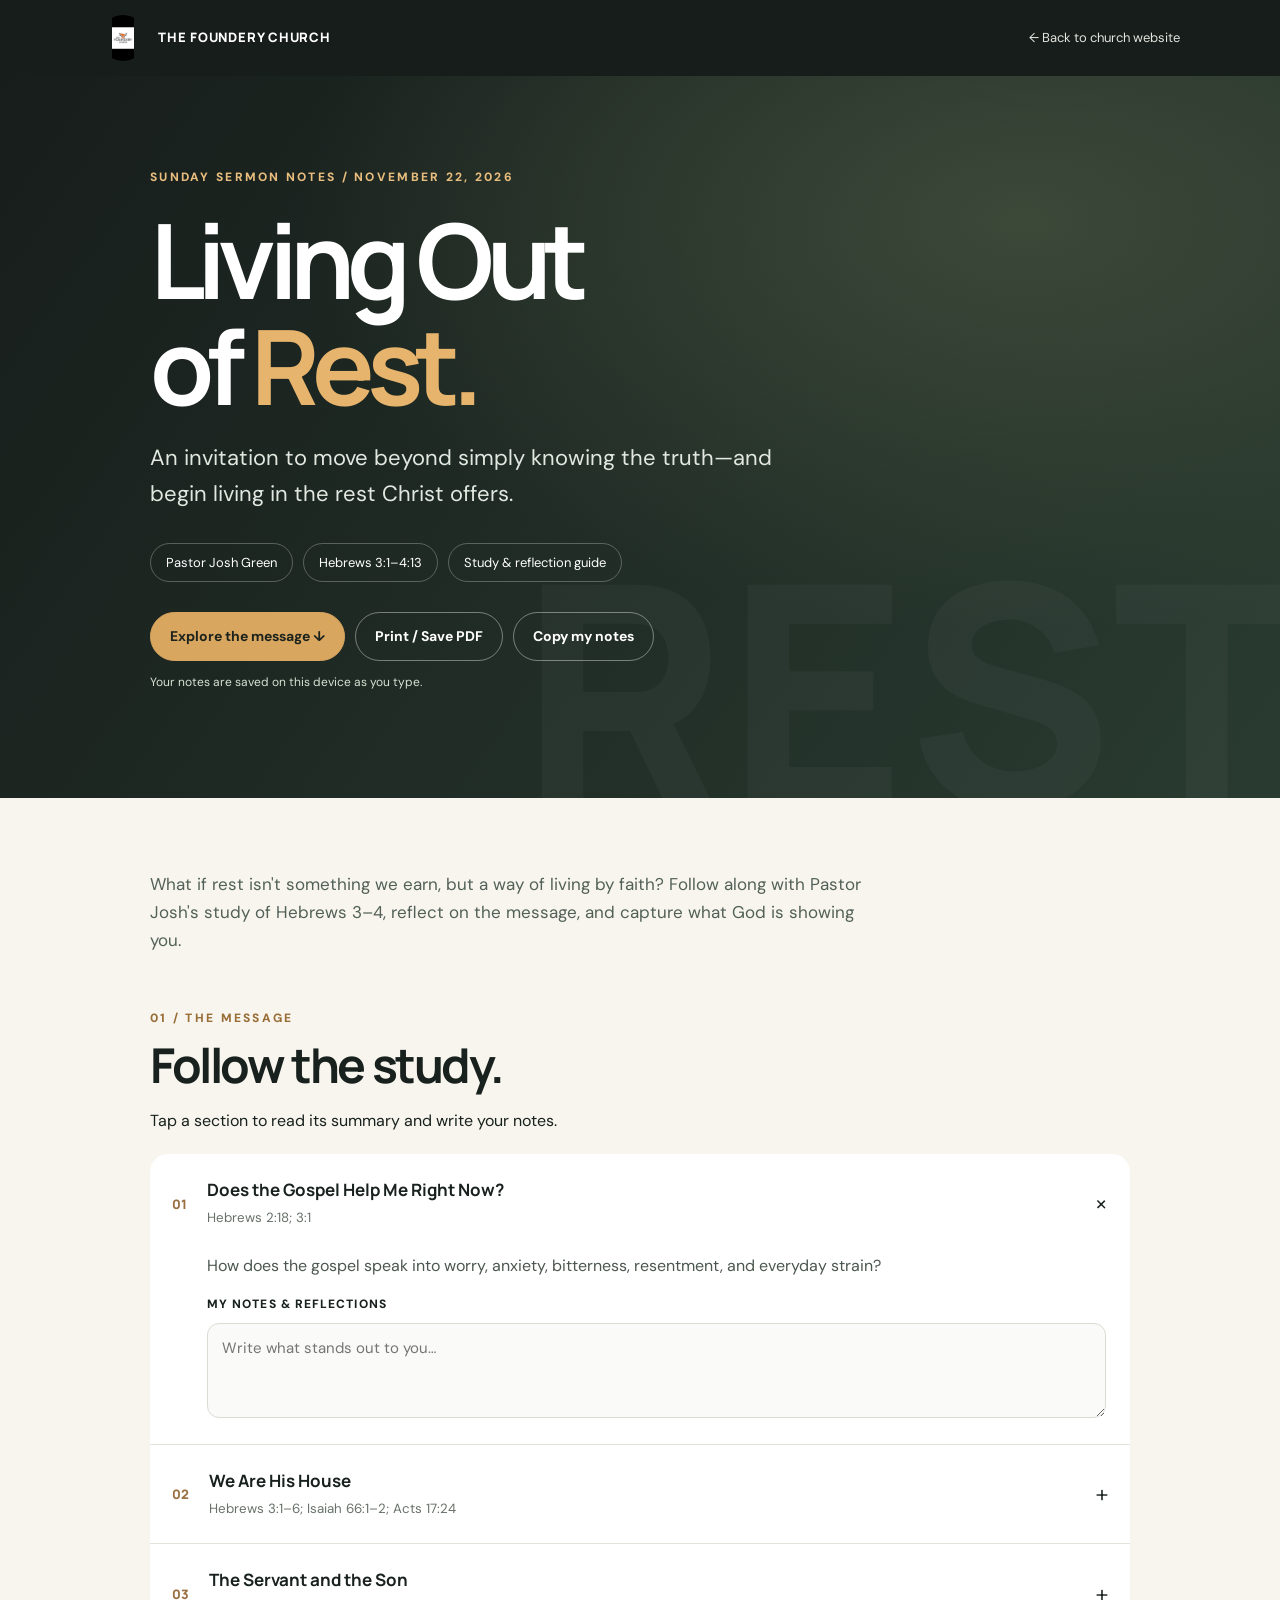
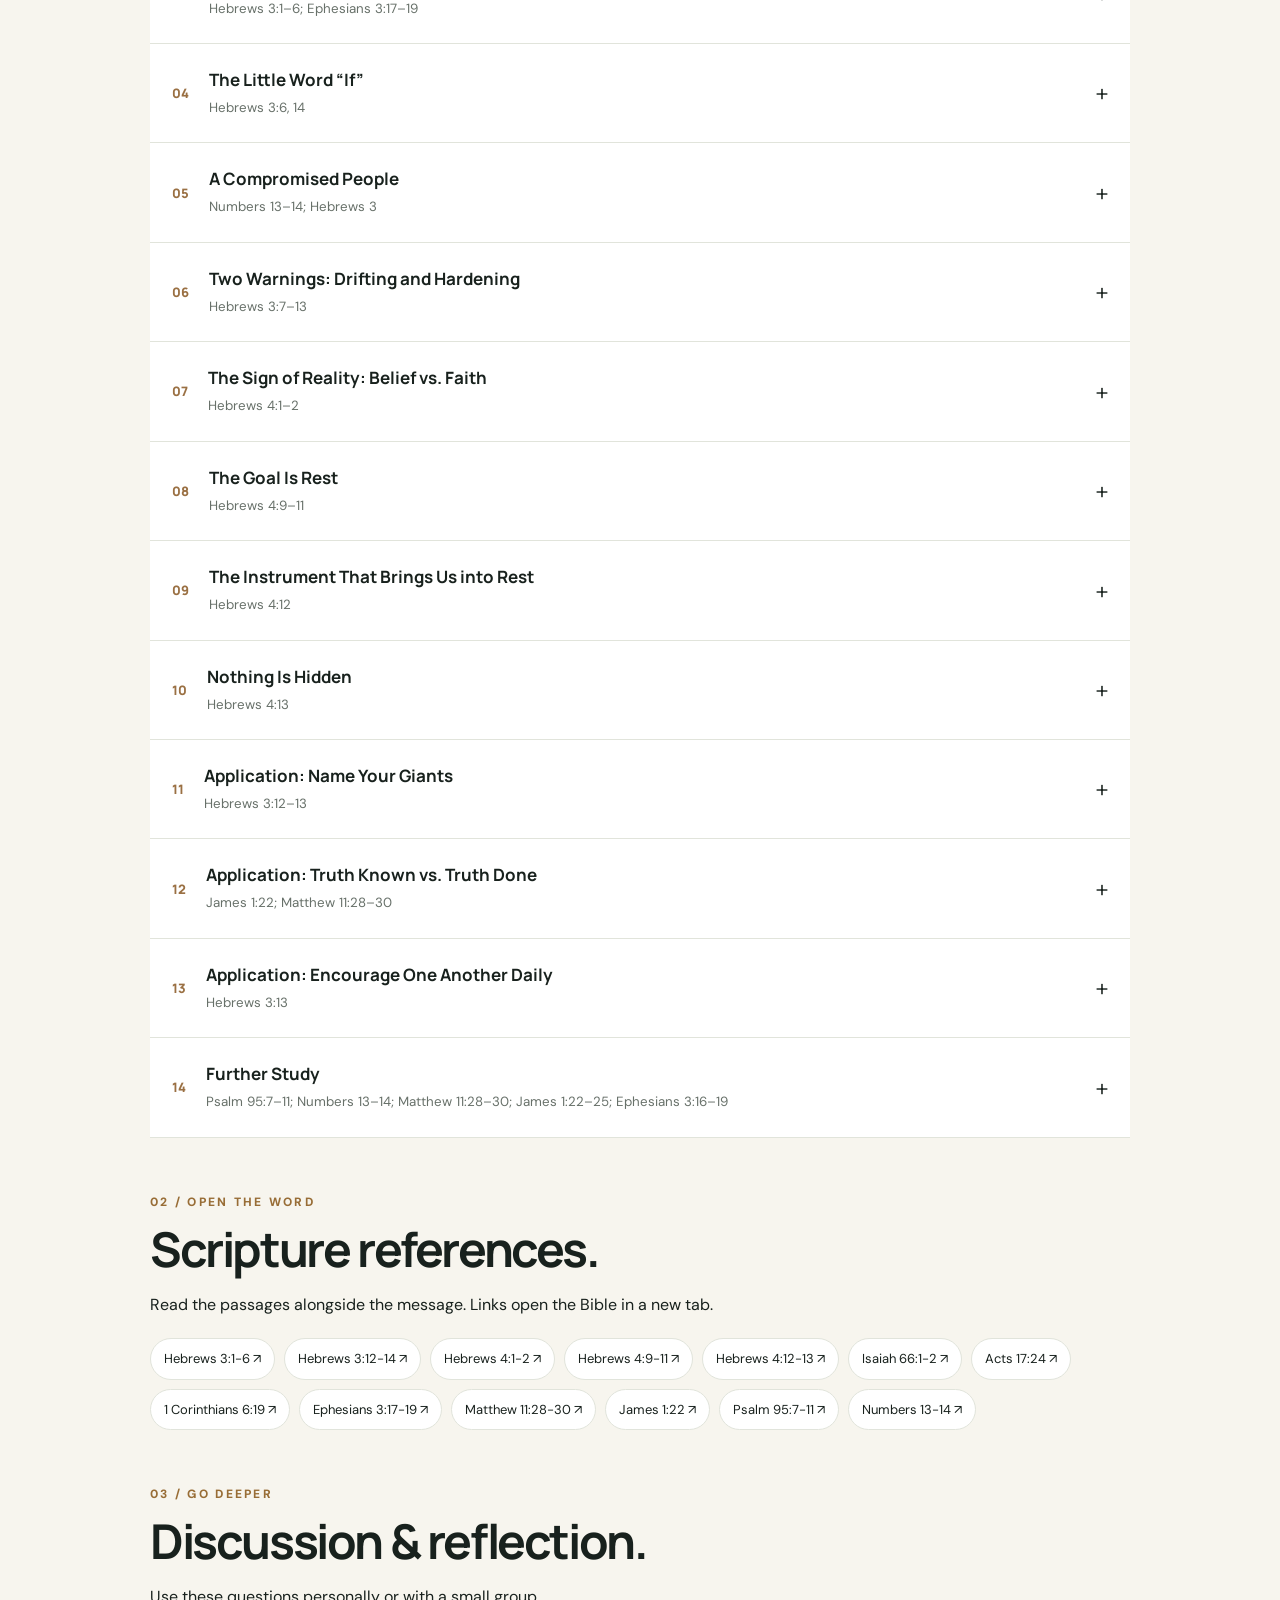
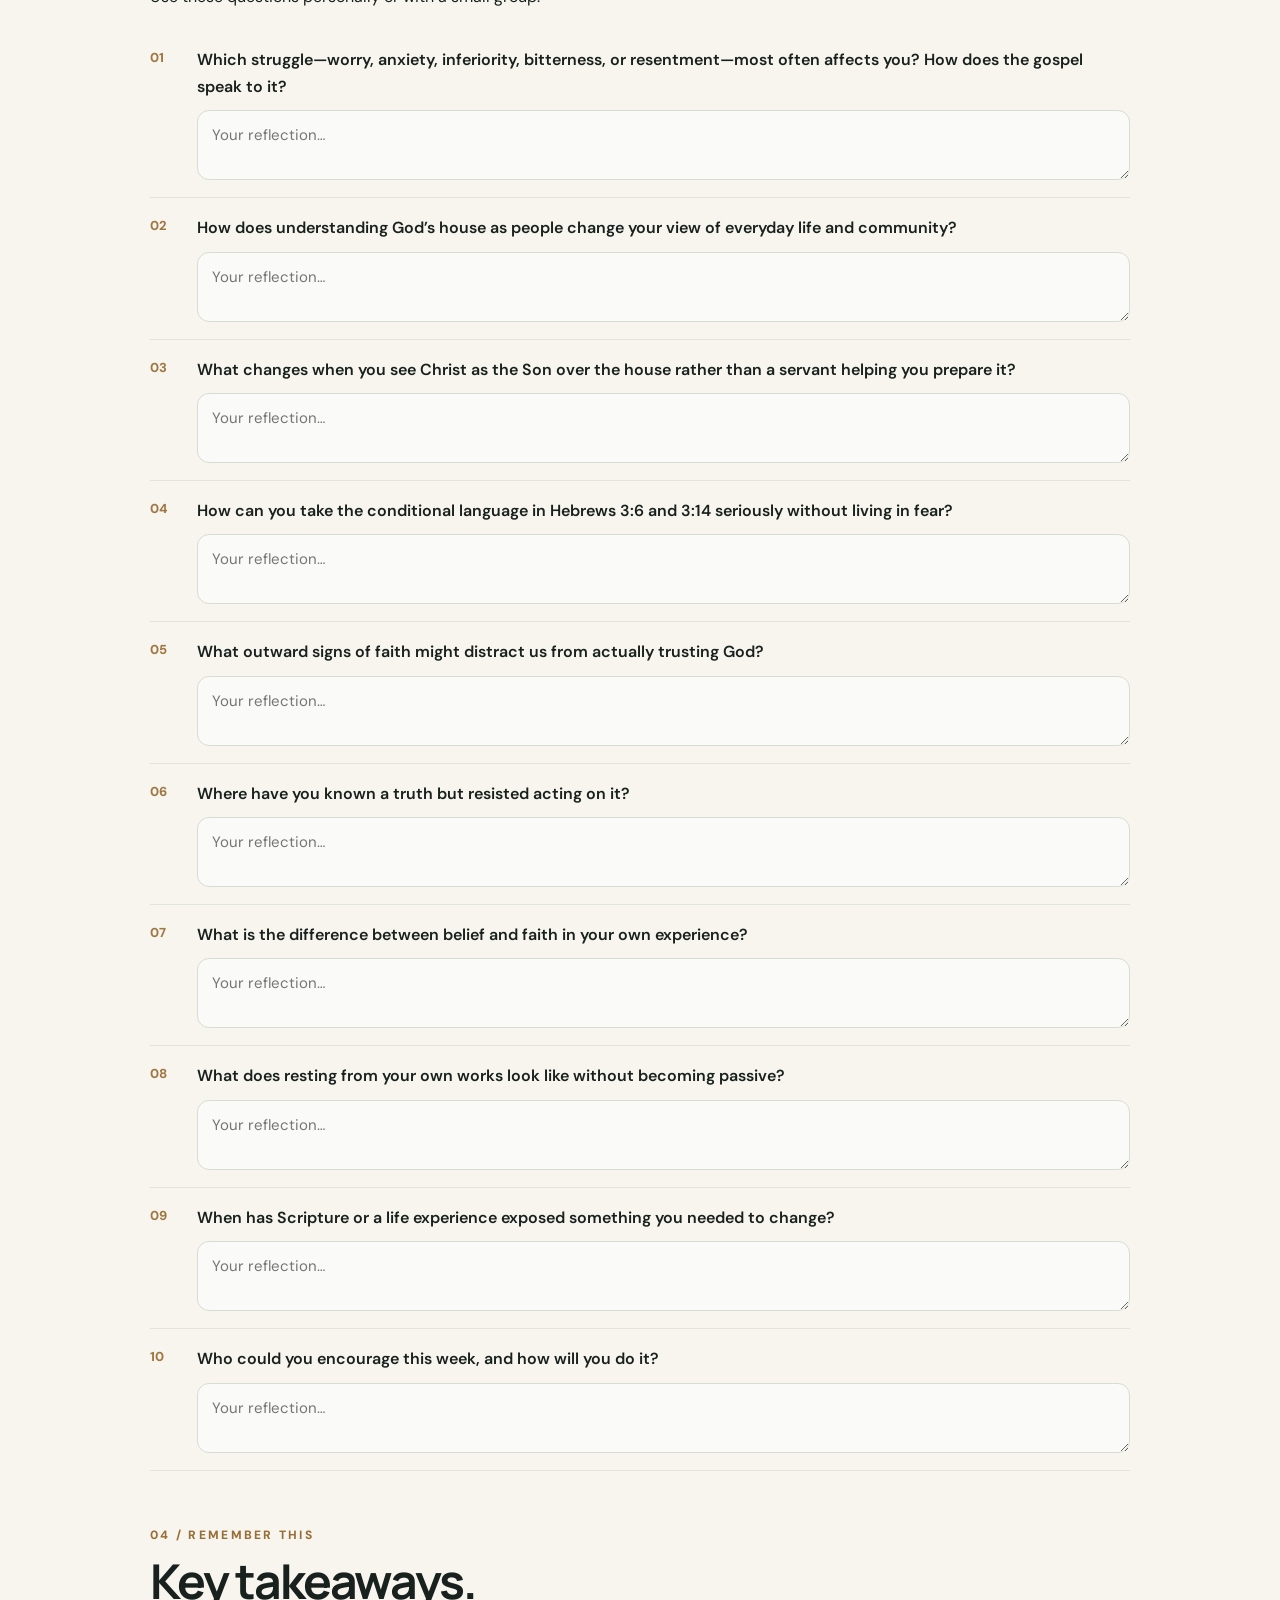
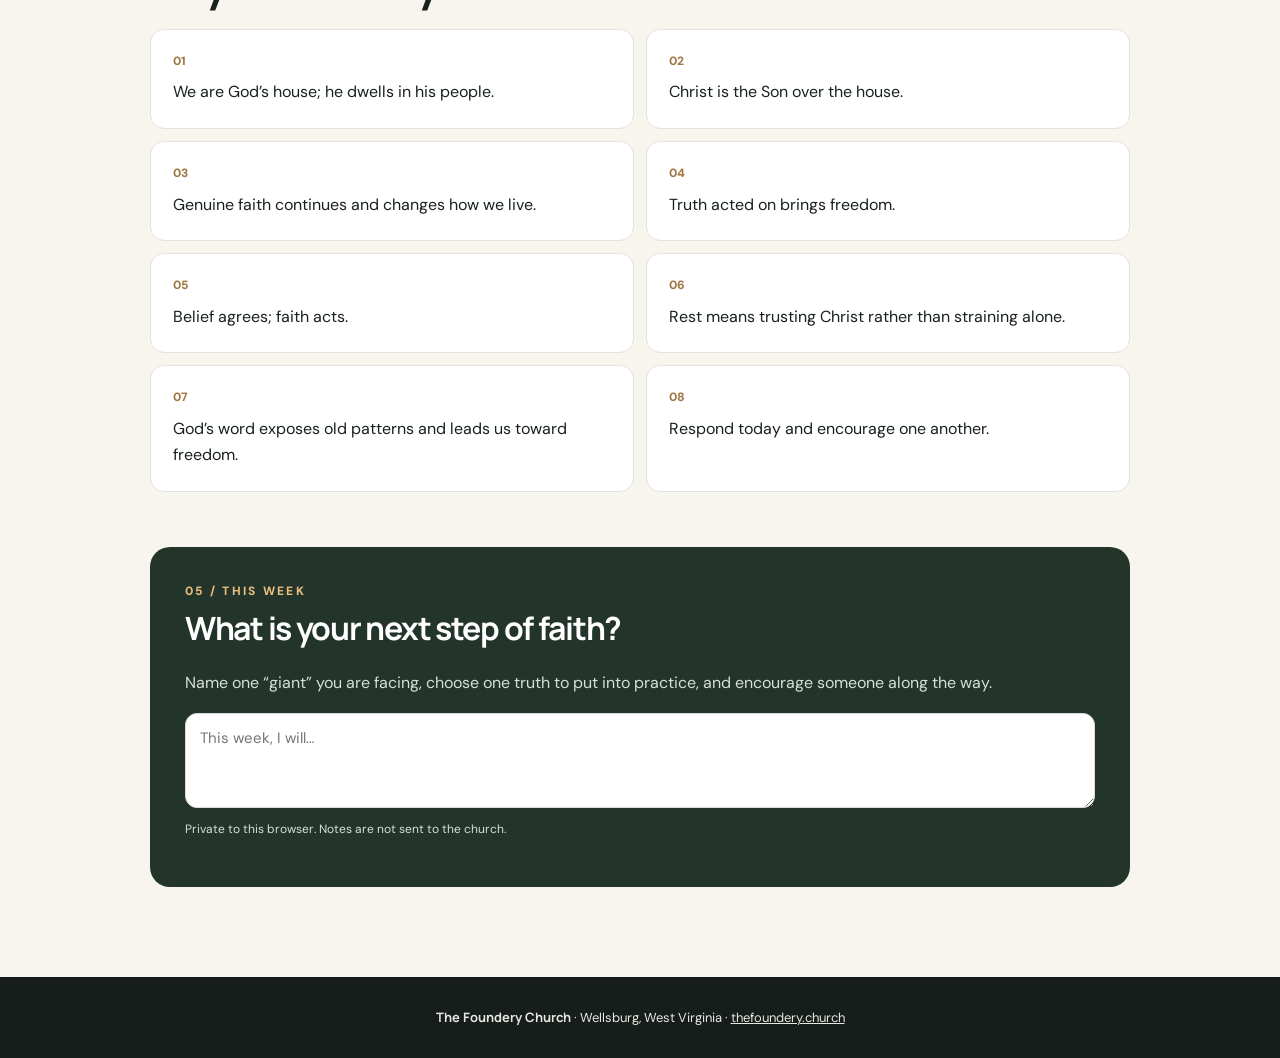
==== sermons/living-out-of-rest/index.html @ 0bccc16f "Add Living Out of Rest sermon notes page for Pastor Josh Green, Nov 22 2026" ====
<!doctype html>
<html lang="en"><head><meta charset="utf-8"><meta name="viewport" content="width=device-width,initial-scale=1"><meta name="theme-color" content="#171d1b"><meta name="description" content="Living Out of Rest — November 22, 2026 sermon notes and study guide with Pastor Josh Green at The Foundery Church."><title>Living Out of Rest | Sermon Notes | The Foundery Church</title><link rel="preconnect" href="https://fonts.googleapis.com"><link rel="preconnect" href="https://fonts.gstatic.com" crossorigin><link href="https://fonts.googleapis.com/css2?family=DM+Sans:wght@400;500;600;700&family=Manrope:wght@400;500;600;700;800&display=swap" rel="stylesheet">
<style>:root{--ink:#18211d;--cream:#f7f5ee;--gold:#d9a65f;--muted:#68716a;--line:#e1e4db}*{box-sizing:border-box}html{scroll-behavior:smooth}body{margin:0;background:var(--cream);color:var(--ink);font-family:'DM Sans',sans-serif;line-height:1.65}h1,h2,h3,strong{font-family:Manrope,sans-serif}a{color:inherit}button{font:inherit;cursor:pointer}header{background:#171d1b;color:white;padding:15px max(22px,calc((100vw - 1080px)/2));display:flex;align-items:center;justify-content:space-between;gap:20px}.brand{display:flex;align-items:center;gap:12px;text-decoration:none;font-family:Manrope;font-weight:800;letter-spacing:.06em;font-size:13px}.brand img{height:46px;width:46px;object-fit:contain;border-radius:50%}.back{font-size:13px;color:#e3e5df;text-decoration:none}.hero{position:relative;overflow:hidden;background:radial-gradient(ellipse at 80% 20%,#3c4838 0%,transparent 50%),linear-gradient(125deg,#171d1b,#293b30);color:white;padding:92px 24px 105px}.hero:after{content:'REST';position:absolute;right:-20px;bottom:-100px;font:900 clamp(140px,24vw,380px) Manrope;color:#ffffff08;pointer-events:none}.wrap{max-width:980px;margin:auto;position:relative;z-index:1}.eyebrow{color:#e8bd7d;font-size:12px;letter-spacing:.19em;font-weight:800;text-transform:uppercase}.hero h1{font-size:clamp(48px,9vw,104px);line-height:1.02;letter-spacing:-.075em;max-width:850px;margin:18px 0}.hero h1 em{font-style:normal;color:#e6b46c}.lead{max-width:630px;font-size:clamp(17px,2.4vw,22px);color:#e2e8e0}.meta{display:flex;flex-wrap:wrap;gap:10px;margin:30px 0}.meta span{border:1px solid #ffffff44;border-radius:30px;padding:8px 15px;font-size:13px}.actions{display:flex;gap:10px;flex-wrap:wrap}.btn{border:1px solid #d4d8d0;background:transparent;border-radius:100px;padding:12px 19px;font-weight:700;text-decoration:none;font-size:14px;color:inherit}.btn.primary{background:var(--gold);border-color:var(--gold);color:#1c231d}.hero .btn:not(.primary){border-color:#ffffff66}.content{padding:55px 24px 90px}.intro{max-width:720px;color:#526057;font-size:17px}.section-heading{margin:55px 0 20px}.section-heading .eyebrow{color:#986d36}.section-heading h2{font-size:clamp(30px,5vw,48px);letter-spacing:-.05em;line-height:1.15;margin:8px 0}.study{border-bottom:1px solid var(--line);background:#fff}.study:first-of-type{border-radius:18px 18px 0 0}.study summary{list-style:none;display:flex;align-items:center;gap:20px;padding:22px;cursor:pointer}.study summary::-webkit-details-marker{display:none}.num{font:800 13px Manrope;color:#9a7043}.sum{flex:1}.sum strong{display:block;font-size:17px}.sum small{color:var(--muted)}.plus{font-size:24px;font-weight:300}.study[open] .plus{transform:rotate(45deg)}.study-body{padding:0 24px 26px 57px}.study-body p{margin-top:0;color:#4b574f}.study-body label{display:block;font-size:12px;font-weight:800;text-transform:uppercase;letter-spacing:.09em;margin-bottom:8px}textarea{display:block;width:100%;min-height:95px;resize:vertical;border:1px solid #d7ddd3;border-radius:12px;padding:14px;font:15px 'DM Sans',sans-serif;background:#fafbf8;color:var(--ink)}textarea:focus{outline:2px solid #ba915b;outline-offset:2px}.question{display:grid;grid-template-columns:35px 1fr;gap:12px;border-bottom:1px solid var(--line);padding:17px 0}.question>span{color:#a07742;font-weight:800;font-size:13px}.question p{margin:0 0 10px;font-weight:600}.question textarea{min-height:70px}.takeaways{display:grid;grid-template-columns:repeat(2,minmax(0,1fr));gap:12px}.takeaway{background:white;padding:22px;border:1px solid var(--line);border-radius:14px}.takeaway span{display:block;color:#a07742;font-weight:800;font-size:12px;margin-bottom:8px}.scriptures{display:flex;flex-wrap:wrap;gap:9px}.scriptures a{background:white;border:1px solid var(--line);padding:9px 13px;border-radius:40px;text-decoration:none;font-size:13px}.callout{background:#23352b;color:white;padding:35px;border-radius:20px;margin-top:55px}.callout h2{font-size:32px;margin:0 0 8px;letter-spacing:-.04em}.callout p{color:#d6e0d6}.callout textarea{background:white}footer{background:#171d1b;color:#e4e8e1;padding:30px 24px;text-align:center;font-size:13px}.save-status{font-size:12px;color:#d6e2d3;margin-top:12px}@media(max-width:620px){header{padding:12px 18px}.back{font-size:11px}.hero{padding:65px 20px 85px}.content{padding:30px 16px 65px}.study summary{padding:18px 14px;gap:12px}.study-body{padding:0 15px 22px}.takeaways{grid-template-columns:1fr}.hero h1{letter-spacing:-.06em}.callout{padding:24px}}@media print{header,.actions,footer,.save-status{display:none!important}.hero{padding:24px;color:black;background:white}.hero h1 em{color:black}.hero .eyebrow,.hero .lead{color:black}.content{padding:10px}.study{break-inside:avoid}.study-body{display:block!important}.study summary{padding:10px}.section-heading{margin-top:25px}.question{break-inside:avoid}.takeaways{grid-template-columns:repeat(2,1fr)}textarea{border:1px solid #ccc;min-height:70px}.callout{background:white;color:black;border:1px solid #aaa}.callout p{color:black}}</style></head>
<body><header><a class="brand" href="../../index.html"><img src="../../assets/foundery-logo-source.jpg" alt="The Foundery Church logo"><span>THE FOUNDERY CHURCH</span></a><a class="back" href="../../index.html">← Back to church website</a></header><main><section class="hero"><div class="wrap"><div class="eyebrow">Sunday sermon notes / November 22, 2026</div><h1>Living Out<br>of <em>Rest.</em></h1><p class="lead">An invitation to move beyond simply knowing the truth—and begin living in the rest Christ offers.</p><div class="meta"><span>Pastor Josh Green</span><span>Hebrews 3:1–4:13</span><span>Study &amp; reflection guide</span></div><div class="actions"><a href="#study" class="btn primary">Explore the message ↓</a><button class="btn" id="print" type="button">Print / Save PDF</button><button class="btn" id="copy" type="button">Copy my notes</button></div><div id="status" class="save-status" role="status" aria-live="polite">Your notes are saved on this device as you type.</div></div></section><div class="content"><div class="wrap"><p class="intro">What if rest isn't something we earn, but a way of living by faith? Follow along with Pastor Josh's study of Hebrews 3–4, reflect on the message, and capture what God is showing you.</p><section id="study"><div class="section-heading"><div class="eyebrow">01 / The message</div><h2>Follow the study.</h2><p>Tap a section to read its summary and write your notes.</p></div><details class="study" open><summary><span class="num">01</span><span class="sum"><strong>Does the Gospel Help Me Right Now?</strong><small>Hebrews 2:18; 3:1</small></span><span class="plus" aria-hidden="true">+</span></summary><div class="study-body"><p>How does the gospel speak into worry, anxiety, bitterness, resentment, and everyday strain?</p><label for="note-0">My notes &amp; reflections</label><textarea id="note-0" data-note placeholder="Write what stands out to you…"></textarea></div></details>
<details class="study" ><summary><span class="num">02</span><span class="sum"><strong>We Are His House</strong><small>Hebrews 3:1–6; Isaiah 66:1–2; Acts 17:24</small></span><span class="plus" aria-hidden="true">+</span></summary><div class="study-body"><p>God’s house is his people, not a building. He intends to dwell within us.</p><label for="note-1">My notes &amp; reflections</label><textarea id="note-1" data-note placeholder="Write what stands out to you…"></textarea></div></details>
<details class="study" ><summary><span class="num">03</span><span class="sum"><strong>The Servant and the Son</strong><small>Hebrews 3:1–6; Ephesians 3:17–19</small></span><span class="plus" aria-hidden="true">+</span></summary><div class="study-body"><p>Moses served faithfully in God’s house; Christ is the Son over the house.</p><label for="note-2">My notes &amp; reflections</label><textarea id="note-2" data-note placeholder="Write what stands out to you…"></textarea></div></details>
<details class="study" ><summary><span class="num">04</span><span class="sum"><strong>The Little Word “If”</strong><small>Hebrews 3:6, 14</small></span><span class="plus" aria-hidden="true">+</span></summary><div class="study-body"><p>Holding firmly points to a living, continuing faith—not merely outward identification.</p><label for="note-3">My notes &amp; reflections</label><textarea id="note-3" data-note placeholder="Write what stands out to you…"></textarea></div></details>
<details class="study" ><summary><span class="num">05</span><span class="sum"><strong>A Compromised People</strong><small>Numbers 13–14; Hebrews 3</small></span><span class="plus" aria-hidden="true">+</span></summary><div class="study-body"><p>Israel experienced deliverance yet refused to trust God when facing the giants.</p><label for="note-4">My notes &amp; reflections</label><textarea id="note-4" data-note placeholder="Write what stands out to you…"></textarea></div></details>
<details class="study" ><summary><span class="num">06</span><span class="sum"><strong>Two Warnings: Drifting and Hardening</strong><small>Hebrews 3:7–13</small></span><span class="plus" aria-hidden="true">+</span></summary><div class="study-body"><p>Hearing without responding can lead to drift and a hardened heart.</p><label for="note-5">My notes &amp; reflections</label><textarea id="note-5" data-note placeholder="Write what stands out to you…"></textarea></div></details>
<details class="study" ><summary><span class="num">07</span><span class="sum"><strong>The Sign of Reality: Belief vs. Faith</strong><small>Hebrews 4:1–2</small></span><span class="plus" aria-hidden="true">+</span></summary><div class="study-body"><p>Belief agrees with the message; faith responds and acts.</p><label for="note-6">My notes &amp; reflections</label><textarea id="note-6" data-note placeholder="Write what stands out to you…"></textarea></div></details>
<details class="study" ><summary><span class="num">08</span><span class="sum"><strong>The Goal Is Rest</strong><small>Hebrews 4:9–11</small></span><span class="plus" aria-hidden="true">+</span></summary><div class="study-body"><p>God calls us away from self-driven strain into trust in Christ.</p><label for="note-7">My notes &amp; reflections</label><textarea id="note-7" data-note placeholder="Write what stands out to you…"></textarea></div></details>
<details class="study" ><summary><span class="num">09</span><span class="sum"><strong>The Instrument That Brings Us into Rest</strong><small>Hebrews 4:12</small></span><span class="plus" aria-hidden="true">+</span></summary><div class="study-body"><p>God’s living word reveals old patterns and exposes what needs to change.</p><label for="note-8">My notes &amp; reflections</label><textarea id="note-8" data-note placeholder="Write what stands out to you…"></textarea></div></details>
<details class="study" ><summary><span class="num">10</span><span class="sum"><strong>Nothing Is Hidden</strong><small>Hebrews 4:13</small></span><span class="plus" aria-hidden="true">+</span></summary><div class="study-body"><p>We can bring our struggles honestly before the God who sees everything.</p><label for="note-9">My notes &amp; reflections</label><textarea id="note-9" data-note placeholder="Write what stands out to you…"></textarea></div></details>
<details class="study" ><summary><span class="num">11</span><span class="sum"><strong>Application: Name Your Giants</strong><small>Hebrews 3:12–13</small></span><span class="plus" aria-hidden="true">+</span></summary><div class="study-body"><p>Identify one fear, bitterness, envy, or insecurity and take one concrete step of faith.</p><label for="note-10">My notes &amp; reflections</label><textarea id="note-10" data-note placeholder="Write what stands out to you…"></textarea></div></details>
<details class="study" ><summary><span class="num">12</span><span class="sum"><strong>Application: Truth Known vs. Truth Done</strong><small>James 1:22; Matthew 11:28–30</small></span><span class="plus" aria-hidden="true">+</span></summary><div class="study-body"><p>Read a passage each morning and act on one specific truth before the day ends.</p><label for="note-11">My notes &amp; reflections</label><textarea id="note-11" data-note placeholder="Write what stands out to you…"></textarea></div></details>
<details class="study" ><summary><span class="num">13</span><span class="sum"><strong>Application: Encourage One Another Daily</strong><small>Hebrews 3:13</small></span><span class="plus" aria-hidden="true">+</span></summary><div class="study-body"><p>Check in with one or two people this week and pray for each other.</p><label for="note-12">My notes &amp; reflections</label><textarea id="note-12" data-note placeholder="Write what stands out to you…"></textarea></div></details>
<details class="study" ><summary><span class="num">14</span><span class="sum"><strong>Further Study</strong><small>Psalm 95:7–11; Numbers 13–14; Matthew 11:28–30; James 1:22–25; Ephesians 3:16–19</small></span><span class="plus" aria-hidden="true">+</span></summary><div class="study-body"><p>Compare these passages and reflect on the invitation to live in Christ’s rest.</p><label for="note-13">My notes &amp; reflections</label><textarea id="note-13" data-note placeholder="Write what stands out to you…"></textarea></div></details></section><section id="scripture"><div class="section-heading"><div class="eyebrow">02 / Open the Word</div><h2>Scripture references.</h2><p>Read the passages alongside the message. Links open the Bible in a new tab.</p></div><div class="scriptures"><a href="https://www.biblegateway.com/passage/?search=Hebrews%203%3A1-6&version=NIV" target="_blank" rel="noopener noreferrer">Hebrews 3:1-6 ↗</a><a href="https://www.biblegateway.com/passage/?search=Hebrews%203%3A12-14&version=NIV" target="_blank" rel="noopener noreferrer">Hebrews 3:12-14 ↗</a><a href="https://www.biblegateway.com/passage/?search=Hebrews%204%3A1-2&version=NIV" target="_blank" rel="noopener noreferrer">Hebrews 4:1-2 ↗</a><a href="https://www.biblegateway.com/passage/?search=Hebrews%204%3A9-11&version=NIV" target="_blank" rel="noopener noreferrer">Hebrews 4:9-11 ↗</a><a href="https://www.biblegateway.com/passage/?search=Hebrews%204%3A12-13&version=NIV" target="_blank" rel="noopener noreferrer">Hebrews 4:12-13 ↗</a><a href="https://www.biblegateway.com/passage/?search=Isaiah%2066%3A1-2&version=NIV" target="_blank" rel="noopener noreferrer">Isaiah 66:1-2 ↗</a><a href="https://www.biblegateway.com/passage/?search=Acts%2017%3A24&version=NIV" target="_blank" rel="noopener noreferrer">Acts 17:24 ↗</a><a href="https://www.biblegateway.com/passage/?search=1%20Corinthians%206%3A19&version=NIV" target="_blank" rel="noopener noreferrer">1 Corinthians 6:19 ↗</a><a href="https://www.biblegateway.com/passage/?search=Ephesians%203%3A17-19&version=NIV" target="_blank" rel="noopener noreferrer">Ephesians 3:17-19 ↗</a><a href="https://www.biblegateway.com/passage/?search=Matthew%2011%3A28-30&version=NIV" target="_blank" rel="noopener noreferrer">Matthew 11:28-30 ↗</a><a href="https://www.biblegateway.com/passage/?search=James%201%3A22&version=NIV" target="_blank" rel="noopener noreferrer">James 1:22 ↗</a><a href="https://www.biblegateway.com/passage/?search=Psalm%2095%3A7-11&version=NIV" target="_blank" rel="noopener noreferrer">Psalm 95:7-11 ↗</a><a href="https://www.biblegateway.com/passage/?search=Numbers%2013-14&version=NIV" target="_blank" rel="noopener noreferrer">Numbers 13-14 ↗</a></div></section><section><div class="section-heading"><div class="eyebrow">03 / Go deeper</div><h2>Discussion &amp; reflection.</h2><p>Use these questions personally or with a small group.</p></div><div class="question"><span>01</span><div><p>Which struggle—worry, anxiety, inferiority, bitterness, or resentment—most often affects you? How does the gospel speak to it?</p><textarea data-note id="question-0" aria-label="Response to discussion question 1" placeholder="Your reflection…"></textarea></div></div><div class="question"><span>02</span><div><p>How does understanding God’s house as people change your view of everyday life and community?</p><textarea data-note id="question-1" aria-label="Response to discussion question 2" placeholder="Your reflection…"></textarea></div></div><div class="question"><span>03</span><div><p>What changes when you see Christ as the Son over the house rather than a servant helping you prepare it?</p><textarea data-note id="question-2" aria-label="Response to discussion question 3" placeholder="Your reflection…"></textarea></div></div><div class="question"><span>04</span><div><p>How can you take the conditional language in Hebrews 3:6 and 3:14 seriously without living in fear?</p><textarea data-note id="question-3" aria-label="Response to discussion question 4" placeholder="Your reflection…"></textarea></div></div><div class="question"><span>05</span><div><p>What outward signs of faith might distract us from actually trusting God?</p><textarea data-note id="question-4" aria-label="Response to discussion question 5" placeholder="Your reflection…"></textarea></div></div><div class="question"><span>06</span><div><p>Where have you known a truth but resisted acting on it?</p><textarea data-note id="question-5" aria-label="Response to discussion question 6" placeholder="Your reflection…"></textarea></div></div><div class="question"><span>07</span><div><p>What is the difference between belief and faith in your own experience?</p><textarea data-note id="question-6" aria-label="Response to discussion question 7" placeholder="Your reflection…"></textarea></div></div><div class="question"><span>08</span><div><p>What does resting from your own works look like without becoming passive?</p><textarea data-note id="question-7" aria-label="Response to discussion question 8" placeholder="Your reflection…"></textarea></div></div><div class="question"><span>09</span><div><p>When has Scripture or a life experience exposed something you needed to change?</p><textarea data-note id="question-8" aria-label="Response to discussion question 9" placeholder="Your reflection…"></textarea></div></div><div class="question"><span>10</span><div><p>Who could you encourage this week, and how will you do it?</p><textarea data-note id="question-9" aria-label="Response to discussion question 10" placeholder="Your reflection…"></textarea></div></div></section><section><div class="section-heading"><div class="eyebrow">04 / Remember this</div><h2>Key takeaways.</h2></div><div class="takeaways"><div class="takeaway"><span>01</span>We are God’s house; he dwells in his people.</div><div class="takeaway"><span>02</span>Christ is the Son over the house.</div><div class="takeaway"><span>03</span>Genuine faith continues and changes how we live.</div><div class="takeaway"><span>04</span>Truth acted on brings freedom.</div><div class="takeaway"><span>05</span>Belief agrees; faith acts.</div><div class="takeaway"><span>06</span>Rest means trusting Christ rather than straining alone.</div><div class="takeaway"><span>07</span>God’s word exposes old patterns and leads us toward freedom.</div><div class="takeaway"><span>08</span>Respond today and encourage one another.</div></div></section><section class="callout"><div class="eyebrow">05 / This week</div><h2>What is your next step of faith?</h2><p>Name one “giant” you are facing, choose one truth to put into practice, and encourage someone along the way.</p><textarea data-note id="next-step" aria-label="My next step of faith" placeholder="This week, I will…"></textarea><p class="save-status">Private to this browser. Notes are not sent to the church.</p></section></div></div></main><footer><strong>The Foundery Church</strong> · Wellsburg, West Virginia · <a href="https://thefoundery.church">thefoundery.church</a></footer><script>(()=>{const prefix='foundery-rest-20261122:';const fields=[...document.querySelectorAll('textarea[data-note]')];fields.forEach(el=>{try{el.value=localStorage.getItem(prefix+el.id)||''}catch(e){}el.addEventListener('input',()=>{try{localStorage.setItem(prefix+el.id,el.value)}catch(e){document.getElementById('status').textContent='Local saving is unavailable in this browser. Use Copy my notes to keep a copy.'}})});document.getElementById('print').addEventListener('click',()=>{document.querySelectorAll('details.study').forEach(d=>d.open=true);window.print()});document.getElementById('copy').addEventListener('click',async()=>{const notes=fields.filter(el=>el.value.trim()).map(el=>{const d=el.closest('details');const q=el.closest('.question');return (d?d.querySelector('strong').textContent:q?q.querySelector('p').textContent:'My next step')+'\n'+el.value.trim()}).join('\n\n');if(!notes){document.getElementById('status').textContent='Write a note first, then copy it.';return}try{await navigator.clipboard.writeText('Living Out of Rest — November 22, 2026\nPastor Josh Green\n\n'+notes);document.getElementById('status').textContent='Your notes were copied.'}catch(e){document.getElementById('status').textContent='Copy unavailable. Select your notes and copy them manually.'}})})();</script></body></html>
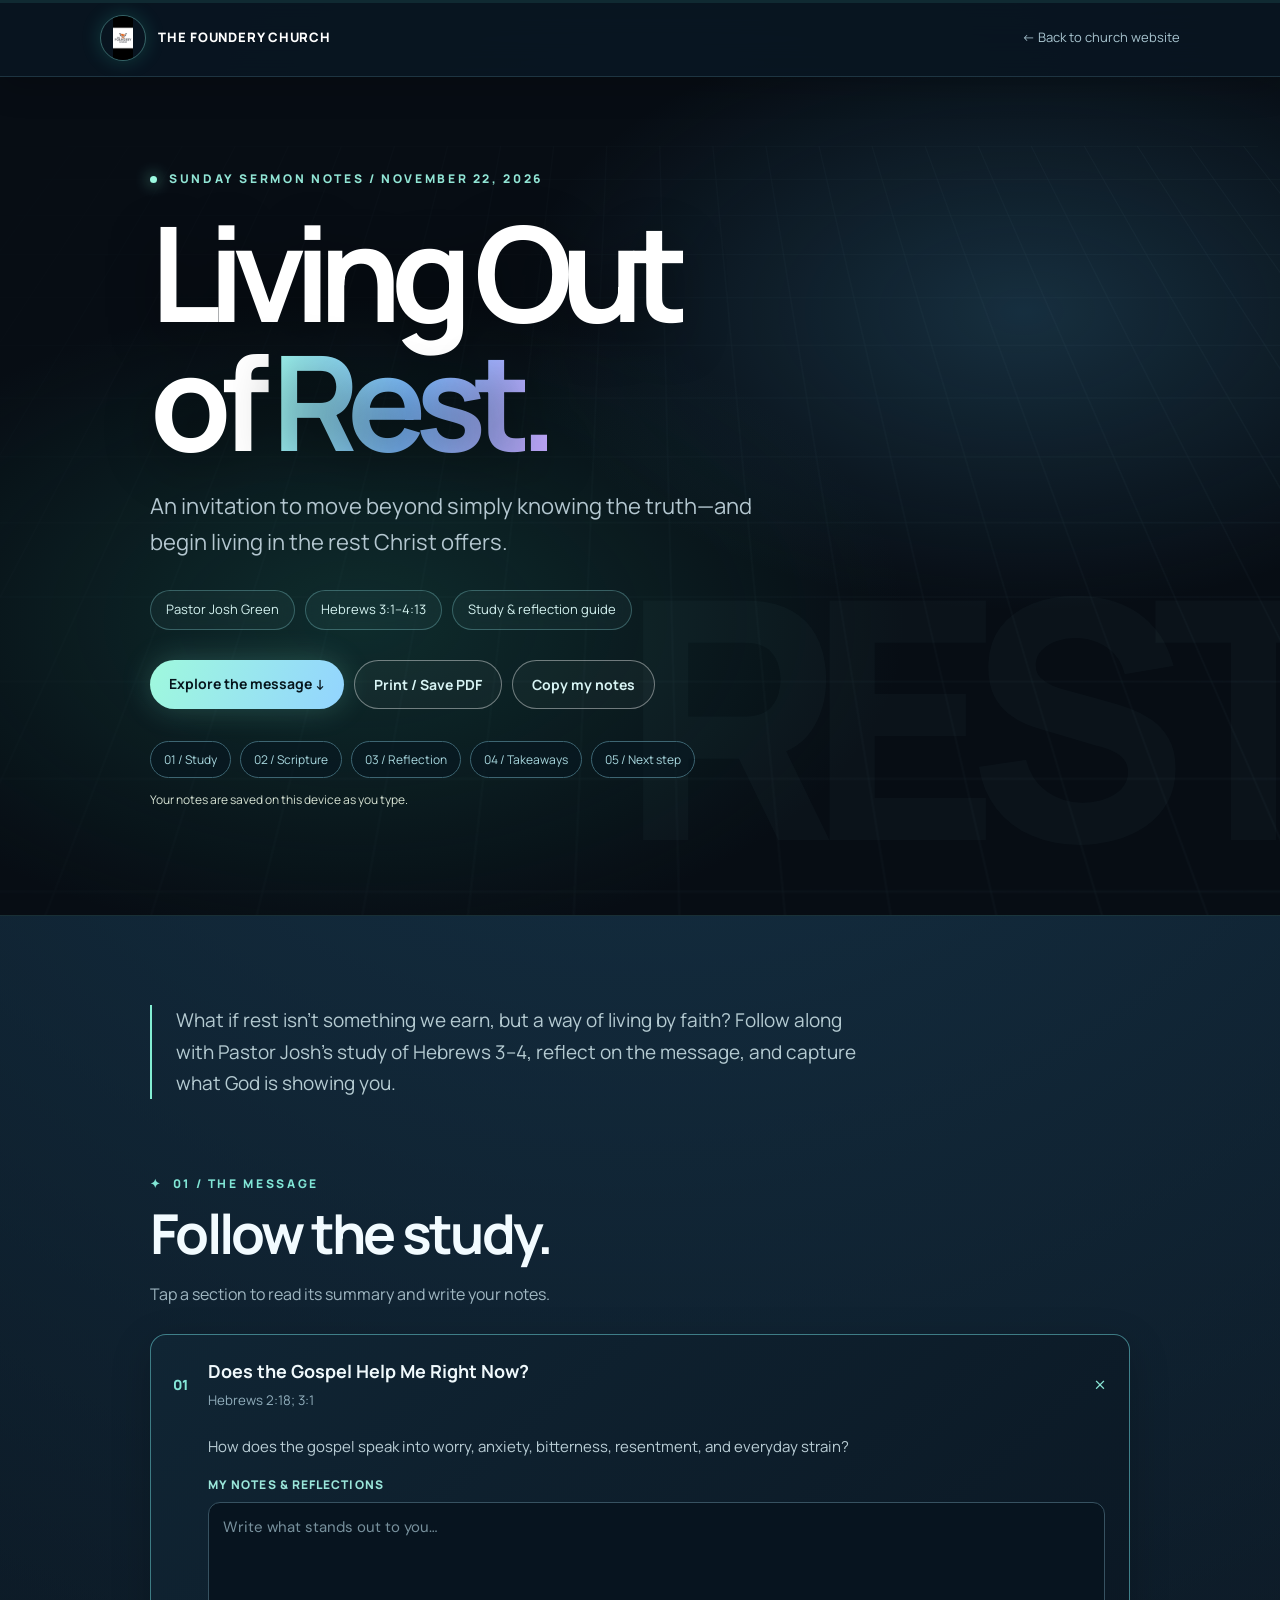
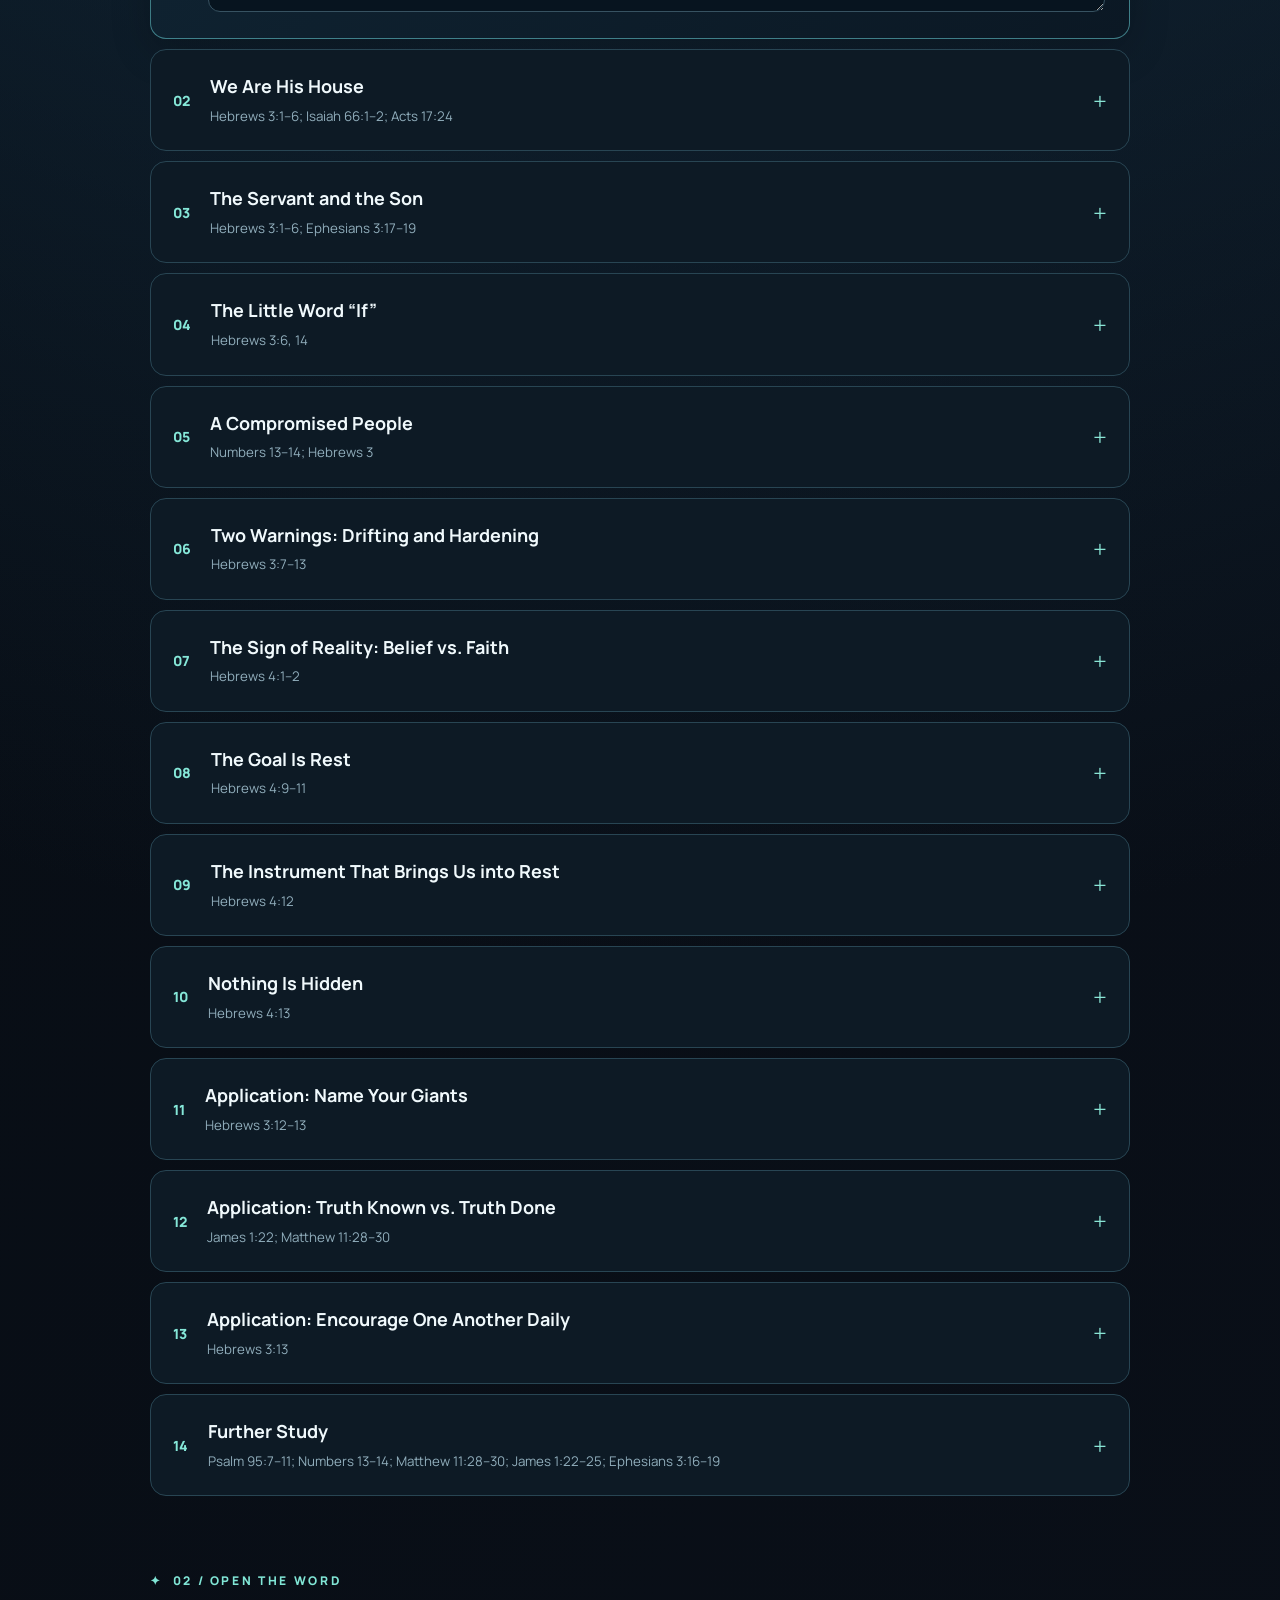
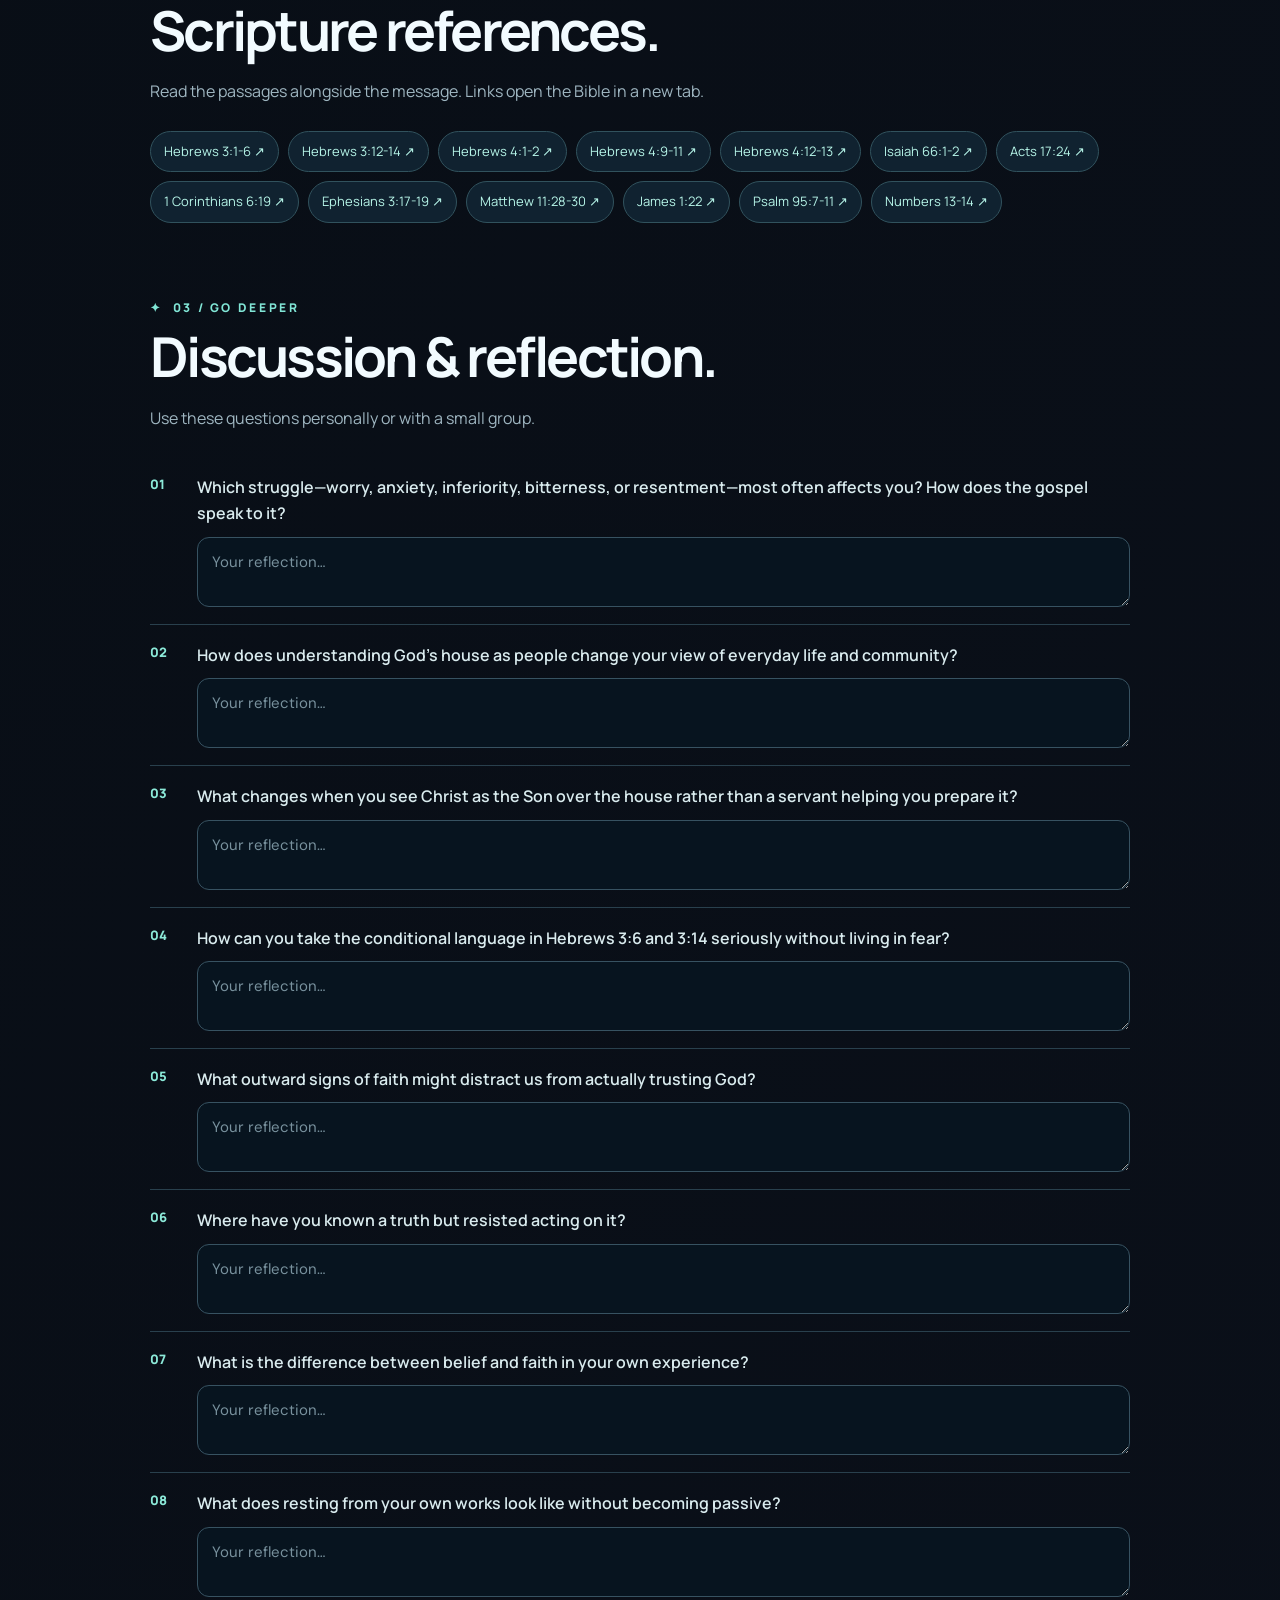
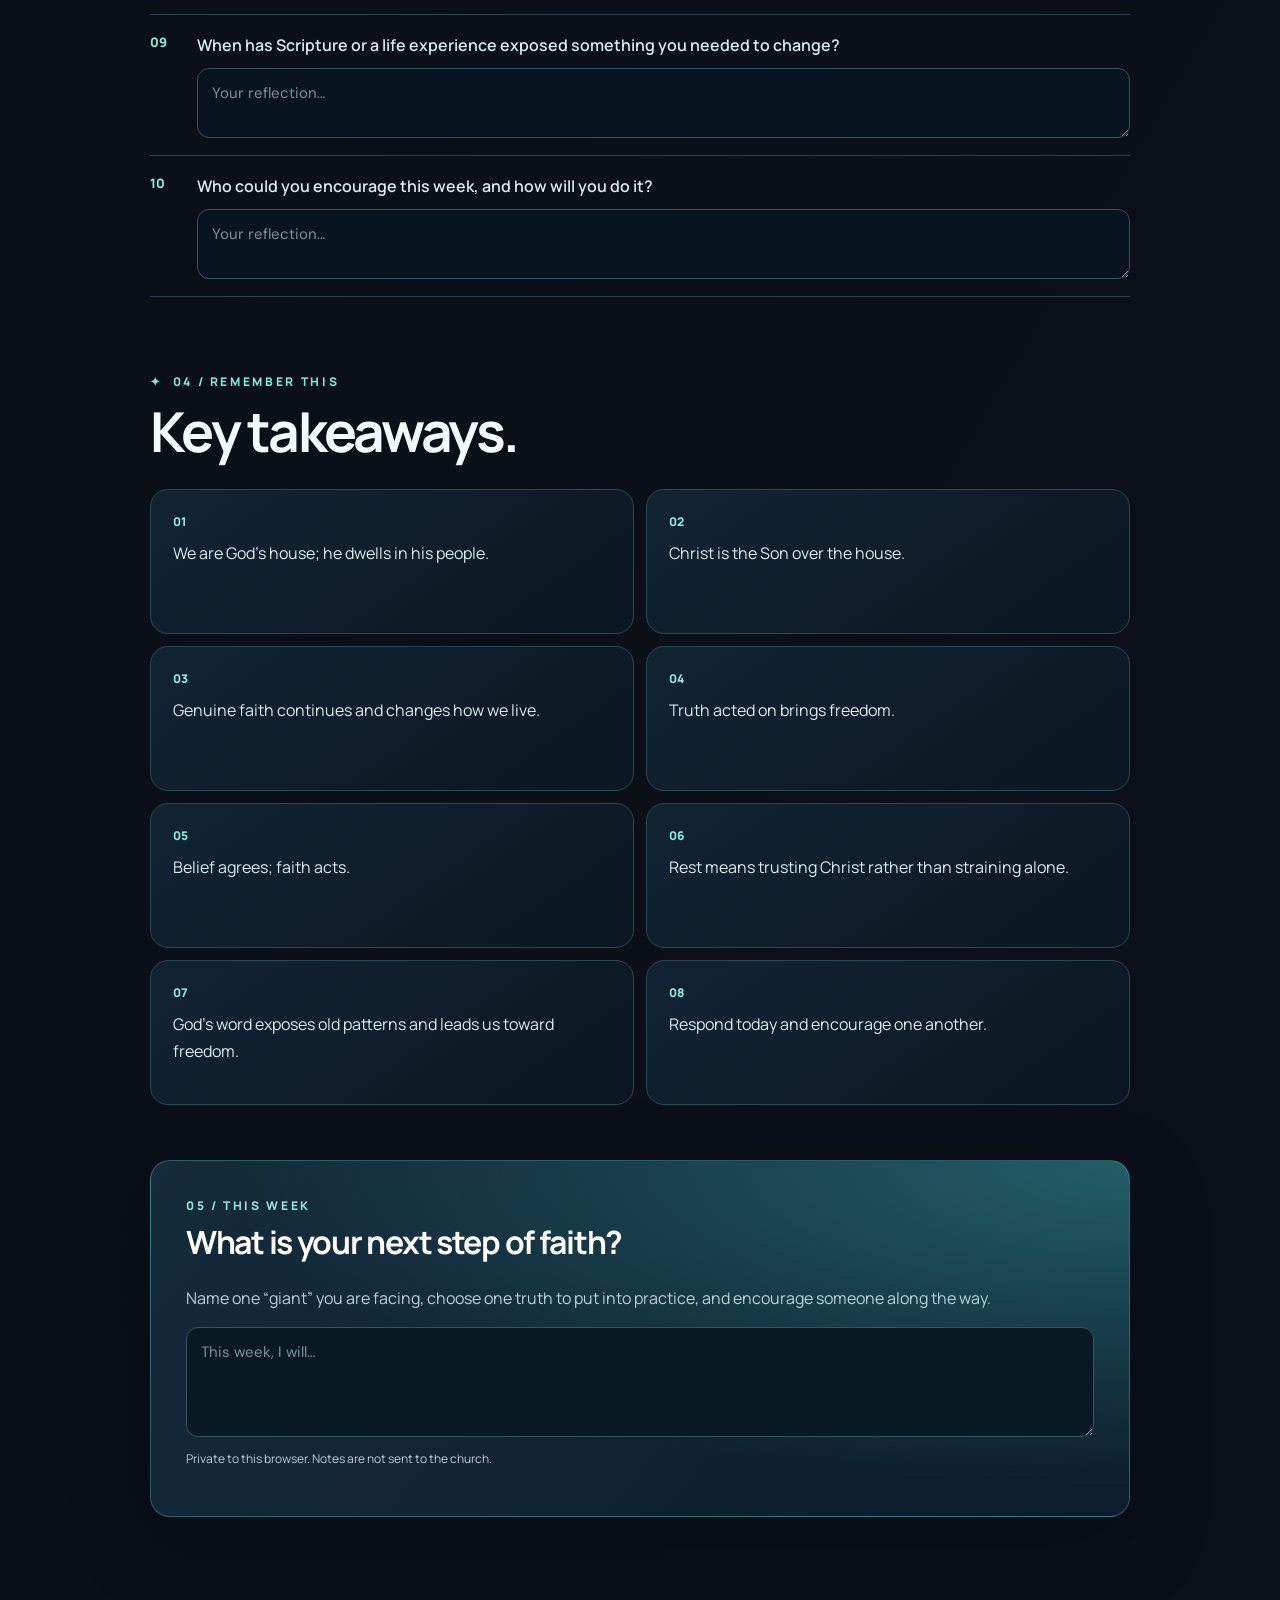
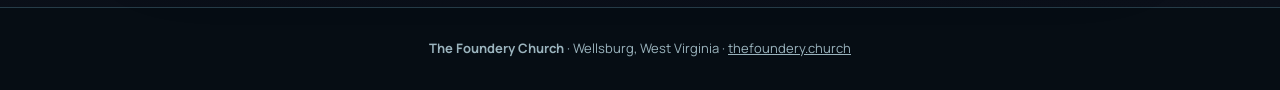
==== commit cf5d8cc7: "Redesign sermon notes with futuristic aurora aesthetic and navigation" ====
--- a/sermons/living-out-of-rest/index.html
+++ b/sermons/living-out-of-rest/index.html
@@ -1,7 +1,33 @@
 <!doctype html>
 <html lang="en"><head><meta charset="utf-8"><meta name="viewport" content="width=device-width,initial-scale=1"><meta name="theme-color" content="#171d1b"><meta name="description" content="Living Out of Rest — November 22, 2026 sermon notes and study guide with Pastor Josh Green at The Foundery Church."><title>Living Out of Rest | Sermon Notes | The Foundery Church</title><link rel="preconnect" href="https://fonts.googleapis.com"><link rel="preconnect" href="https://fonts.gstatic.com" crossorigin><link href="https://fonts.googleapis.com/css2?family=DM+Sans:wght@400;500;600;700&family=Manrope:wght@400;500;600;700;800&display=swap" rel="stylesheet">
-<style>:root{--ink:#18211d;--cream:#f7f5ee;--gold:#d9a65f;--muted:#68716a;--line:#e1e4db}*{box-sizing:border-box}html{scroll-behavior:smooth}body{margin:0;background:var(--cream);color:var(--ink);font-family:'DM Sans',sans-serif;line-height:1.65}h1,h2,h3,strong{font-family:Manrope,sans-serif}a{color:inherit}button{font:inherit;cursor:pointer}header{background:#171d1b;color:white;padding:15px max(22px,calc((100vw - 1080px)/2));display:flex;align-items:center;justify-content:space-between;gap:20px}.brand{display:flex;align-items:center;gap:12px;text-decoration:none;font-family:Manrope;font-weight:800;letter-spacing:.06em;font-size:13px}.brand img{height:46px;width:46px;object-fit:contain;border-radius:50%}.back{font-size:13px;color:#e3e5df;text-decoration:none}.hero{position:relative;overflow:hidden;background:radial-gradient(ellipse at 80% 20%,#3c4838 0%,transparent 50%),linear-gradient(125deg,#171d1b,#293b30);color:white;padding:92px 24px 105px}.hero:after{content:'REST';position:absolute;right:-20px;bottom:-100px;font:900 clamp(140px,24vw,380px) Manrope;color:#ffffff08;pointer-events:none}.wrap{max-width:980px;margin:auto;position:relative;z-index:1}.eyebrow{color:#e8bd7d;font-size:12px;letter-spacing:.19em;font-weight:800;text-transform:uppercase}.hero h1{font-size:clamp(48px,9vw,104px);line-height:1.02;letter-spacing:-.075em;max-width:850px;margin:18px 0}.hero h1 em{font-style:normal;color:#e6b46c}.lead{max-width:630px;font-size:clamp(17px,2.4vw,22px);color:#e2e8e0}.meta{display:flex;flex-wrap:wrap;gap:10px;margin:30px 0}.meta span{border:1px solid #ffffff44;border-radius:30px;padding:8px 15px;font-size:13px}.actions{display:flex;gap:10px;flex-wrap:wrap}.btn{border:1px solid #d4d8d0;background:transparent;border-radius:100px;padding:12px 19px;font-weight:700;text-decoration:none;font-size:14px;color:inherit}.btn.primary{background:var(--gold);border-color:var(--gold);color:#1c231d}.hero .btn:not(.primary){border-color:#ffffff66}.content{padding:55px 24px 90px}.intro{max-width:720px;color:#526057;font-size:17px}.section-heading{margin:55px 0 20px}.section-heading .eyebrow{color:#986d36}.section-heading h2{font-size:clamp(30px,5vw,48px);letter-spacing:-.05em;line-height:1.15;margin:8px 0}.study{border-bottom:1px solid var(--line);background:#fff}.study:first-of-type{border-radius:18px 18px 0 0}.study summary{list-style:none;display:flex;align-items:center;gap:20px;padding:22px;cursor:pointer}.study summary::-webkit-details-marker{display:none}.num{font:800 13px Manrope;color:#9a7043}.sum{flex:1}.sum strong{display:block;font-size:17px}.sum small{color:var(--muted)}.plus{font-size:24px;font-weight:300}.study[open] .plus{transform:rotate(45deg)}.study-body{padding:0 24px 26px 57px}.study-body p{margin-top:0;color:#4b574f}.study-body label{display:block;font-size:12px;font-weight:800;text-transform:uppercase;letter-spacing:.09em;margin-bottom:8px}textarea{display:block;width:100%;min-height:95px;resize:vertical;border:1px solid #d7ddd3;border-radius:12px;padding:14px;font:15px 'DM Sans',sans-serif;background:#fafbf8;color:var(--ink)}textarea:focus{outline:2px solid #ba915b;outline-offset:2px}.question{display:grid;grid-template-columns:35px 1fr;gap:12px;border-bottom:1px solid var(--line);padding:17px 0}.question>span{color:#a07742;font-weight:800;font-size:13px}.question p{margin:0 0 10px;font-weight:600}.question textarea{min-height:70px}.takeaways{display:grid;grid-template-columns:repeat(2,minmax(0,1fr));gap:12px}.takeaway{background:white;padding:22px;border:1px solid var(--line);border-radius:14px}.takeaway span{display:block;color:#a07742;font-weight:800;font-size:12px;margin-bottom:8px}.scriptures{display:flex;flex-wrap:wrap;gap:9px}.scriptures a{background:white;border:1px solid var(--line);padding:9px 13px;border-radius:40px;text-decoration:none;font-size:13px}.callout{background:#23352b;color:white;padding:35px;border-radius:20px;margin-top:55px}.callout h2{font-size:32px;margin:0 0 8px;letter-spacing:-.04em}.callout p{color:#d6e0d6}.callout textarea{background:white}footer{background:#171d1b;color:#e4e8e1;padding:30px 24px;text-align:center;font-size:13px}.save-status{font-size:12px;color:#d6e2d3;margin-top:12px}@media(max-width:620px){header{padding:12px 18px}.back{font-size:11px}.hero{padding:65px 20px 85px}.content{padding:30px 16px 65px}.study summary{padding:18px 14px;gap:12px}.study-body{padding:0 15px 22px}.takeaways{grid-template-columns:1fr}.hero h1{letter-spacing:-.06em}.callout{padding:24px}}@media print{header,.actions,footer,.save-status{display:none!important}.hero{padding:24px;color:black;background:white}.hero h1 em{color:black}.hero .eyebrow,.hero .lead{color:black}.content{padding:10px}.study{break-inside:avoid}.study-body{display:block!important}.study summary{padding:10px}.section-heading{margin-top:25px}.question{break-inside:avoid}.takeaways{grid-template-columns:repeat(2,1fr)}textarea{border:1px solid #ccc;min-height:70px}.callout{background:white;color:black;border:1px solid #aaa}.callout p{color:black}}</style></head>
-<body><header><a class="brand" href="../../index.html"><img src="../../assets/foundery-logo-source.jpg" alt="The Foundery Church logo"><span>THE FOUNDERY CHURCH</span></a><a class="back" href="../../index.html">← Back to church website</a></header><main><section class="hero"><div class="wrap"><div class="eyebrow">Sunday sermon notes / November 22, 2026</div><h1>Living Out<br>of <em>Rest.</em></h1><p class="lead">An invitation to move beyond simply knowing the truth—and begin living in the rest Christ offers.</p><div class="meta"><span>Pastor Josh Green</span><span>Hebrews 3:1–4:13</span><span>Study &amp; reflection guide</span></div><div class="actions"><a href="#study" class="btn primary">Explore the message ↓</a><button class="btn" id="print" type="button">Print / Save PDF</button><button class="btn" id="copy" type="button">Copy my notes</button></div><div id="status" class="save-status" role="status" aria-live="polite">Your notes are saved on this device as you type.</div></div></section><div class="content"><div class="wrap"><p class="intro">What if rest isn't something we earn, but a way of living by faith? Follow along with Pastor Josh's study of Hebrews 3–4, reflect on the message, and capture what God is showing you.</p><section id="study"><div class="section-heading"><div class="eyebrow">01 / The message</div><h2>Follow the study.</h2><p>Tap a section to read its summary and write your notes.</p></div><details class="study" open><summary><span class="num">01</span><span class="sum"><strong>Does the Gospel Help Me Right Now?</strong><small>Hebrews 2:18; 3:1</small></span><span class="plus" aria-hidden="true">+</span></summary><div class="study-body"><p>How does the gospel speak into worry, anxiety, bitterness, resentment, and everyday strain?</p><label for="note-0">My notes &amp; reflections</label><textarea id="note-0" data-note placeholder="Write what stands out to you…"></textarea></div></details>
+<style>:root{--ink:#18211d;--cream:#f7f5ee;--gold:#d9a65f;--muted:#68716a;--line:#e1e4db}*{box-sizing:border-box}html{scroll-behavior:smooth}body{margin:0;background:var(--cream);color:var(--ink);font-family:'DM Sans',sans-serif;line-height:1.65}h1,h2,h3,strong{font-family:Manrope,sans-serif}a{color:inherit}button{font:inherit;cursor:pointer}header{background:#171d1b;color:white;padding:15px max(22px,calc((100vw - 1080px)/2));display:flex;align-items:center;justify-content:space-between;gap:20px}.brand{display:flex;align-items:center;gap:12px;text-decoration:none;font-family:Manrope;font-weight:800;letter-spacing:.06em;font-size:13px}.brand img{height:46px;width:46px;object-fit:contain;border-radius:50%}.back{font-size:13px;color:#e3e5df;text-decoration:none}.hero{position:relative;overflow:hidden;background:radial-gradient(ellipse at 80% 20%,#3c4838 0%,transparent 50%),linear-gradient(125deg,#171d1b,#293b30);color:white;padding:92px 24px 105px}.hero:after{content:'REST';position:absolute;right:-20px;bottom:-100px;font:900 clamp(140px,24vw,380px) Manrope;color:#ffffff08;pointer-events:none}.wrap{max-width:980px;margin:auto;position:relative;z-index:1}.eyebrow{color:#e8bd7d;font-size:12px;letter-spacing:.19em;font-weight:800;text-transform:uppercase}.hero h1{font-size:clamp(48px,9vw,104px);line-height:1.02;letter-spacing:-.075em;max-width:850px;margin:18px 0}.hero h1 em{font-style:normal;color:#e6b46c}.lead{max-width:630px;font-size:clamp(17px,2.4vw,22px);color:#e2e8e0}.meta{display:flex;flex-wrap:wrap;gap:10px;margin:30px 0}.meta span{border:1px solid #ffffff44;border-radius:30px;padding:8px 15px;font-size:13px}.actions{display:flex;gap:10px;flex-wrap:wrap}.btn{border:1px solid #d4d8d0;background:transparent;border-radius:100px;padding:12px 19px;font-weight:700;text-decoration:none;font-size:14px;color:inherit}.btn.primary{background:var(--gold);border-color:var(--gold);color:#1c231d}.hero .btn:not(.primary){border-color:#ffffff66}.content{padding:55px 24px 90px}.intro{max-width:720px;color:#526057;font-size:17px}.section-heading{margin:55px 0 20px}.section-heading .eyebrow{color:#986d36}.section-heading h2{font-size:clamp(30px,5vw,48px);letter-spacing:-.05em;line-height:1.15;margin:8px 0}.study{border-bottom:1px solid var(--line);background:#fff}.study:first-of-type{border-radius:18px 18px 0 0}.study summary{list-style:none;display:flex;align-items:center;gap:20px;padding:22px;cursor:pointer}.study summary::-webkit-details-marker{display:none}.num{font:800 13px Manrope;color:#9a7043}.sum{flex:1}.sum strong{display:block;font-size:17px}.sum small{color:var(--muted)}.plus{font-size:24px;font-weight:300}.study[open] .plus{transform:rotate(45deg)}.study-body{padding:0 24px 26px 57px}.study-body p{margin-top:0;color:#4b574f}.study-body label{display:block;font-size:12px;font-weight:800;text-transform:uppercase;letter-spacing:.09em;margin-bottom:8px}textarea{display:block;width:100%;min-height:95px;resize:vertical;border:1px solid #d7ddd3;border-radius:12px;padding:14px;font:15px 'DM Sans',sans-serif;background:#fafbf8;color:var(--ink)}textarea:focus{outline:2px solid #ba915b;outline-offset:2px}.question{display:grid;grid-template-columns:35px 1fr;gap:12px;border-bottom:1px solid var(--line);padding:17px 0}.question>span{color:#a07742;font-weight:800;font-size:13px}.question p{margin:0 0 10px;font-weight:600}.question textarea{min-height:70px}.takeaways{display:grid;grid-template-columns:repeat(2,minmax(0,1fr));gap:12px}.takeaway{background:white;padding:22px;border:1px solid var(--line);border-radius:14px}.takeaway span{display:block;color:#a07742;font-weight:800;font-size:12px;margin-bottom:8px}.scriptures{display:flex;flex-wrap:wrap;gap:9px}.scriptures a{background:white;border:1px solid var(--line);padding:9px 13px;border-radius:40px;text-decoration:none;font-size:13px}.callout{background:#23352b;color:white;padding:35px;border-radius:20px;margin-top:55px}.callout h2{font-size:32px;margin:0 0 8px;letter-spacing:-.04em}.callout p{color:#d6e0d6}.callout textarea{background:white}footer{background:#171d1b;color:#e4e8e1;padding:30px 24px;text-align:center;font-size:13px}.save-status{font-size:12px;color:#d6e2d3;margin-top:12px}@media(max-width:620px){header{padding:12px 18px}.back{font-size:11px}.hero{padding:65px 20px 85px}.content{padding:30px 16px 65px}.study summary{padding:18px 14px;gap:12px}.study-body{padding:0 15px 22px}.takeaways{grid-template-columns:1fr}.hero h1{letter-spacing:-.06em}.callout{padding:24px}}@media print{header,.actions,footer,.save-status{display:none!important}.hero{padding:24px;color:black;background:white}.hero h1 em{color:black}.hero .eyebrow,.hero .lead{color:black}.content{padding:10px}.study{break-inside:avoid}.study-body{display:block!important}.study summary{padding:10px}.section-heading{margin-top:25px}.question{break-inside:avoid}.takeaways{grid-template-columns:repeat(2,1fr)}textarea{border:1px solid #ccc;min-height:70px}.callout{background:white;color:black;border:1px solid #aaa}.callout p{color:black}}</style><style>
+:root{--ink:#e9f6f3;--cream:#070d14;--gold:#a2f5e2;--muted:#9aafba;--line:#253b49}
+html{scroll-padding-top:90px}body{background:#070d14;color:#e9f6f3;font-family:Manrope,sans-serif;background-image:radial-gradient(circle at 50% 5%,#163449 0,transparent 36%),linear-gradient(120deg,#070d14,#0b101a)}
+header{position:sticky;top:0;z-index:20;background:#07121cdd;backdrop-filter:blur(22px);border-bottom:1px solid #8ad7e52b;box-shadow:0 8px 35px #0003}
+.brand img{border:1px solid #8bf3e75c;box-shadow:0 0 20px #3ef7df2b}.back{color:#a8c4cf}
+.hero{min-height:670px;display:flex;align-items:center;background:radial-gradient(ellipse at 80% 28%,#2f668560,transparent 35%),radial-gradient(ellipse at 28% 65%,#195a5166,transparent 42%),#070d14;isolation:isolate;border-bottom:1px solid #74d3d42b}
+.hero:before{content:"";position:absolute;inset:0;background-image:linear-gradient(#8ac7d412 1px,transparent 1px),linear-gradient(90deg,#8ac7d412 1px,transparent 1px);background-size:55px 55px;mask-image:linear-gradient(90deg,transparent,#000);opacity:.55;transform:perspective(650px) rotateX(30deg) scale(1.4);z-index:-1}
+.hero:after{content:"REST";right:-3%;bottom:-3%;font-size:clamp(140px,26vw,370px);color:#b5ffeb07;letter-spacing:-.11em}
+.hero .wrap{width:100%}.eyebrow{color:#91e5d5;letter-spacing:.22em}.hero .eyebrow:before{content:"";display:inline-block;width:7px;height:7px;background:#9dfbe2;border-radius:50%;box-shadow:0 0 15px #81f7dc;margin-right:12px}
+.hero h1{font-size:clamp(65px,11vw,132px);letter-spacing:-.09em;line-height:.98;text-shadow:0 12px 50px #0007}.hero h1 em{background:linear-gradient(100deg,#a3fff0,#7dbbff,#c7a9ff);color:transparent;background-clip:text}
+.lead{color:#b4c7d0;max-width:620px;font-weight:400}.meta span{border:1px solid #8cdddf50;background:#a9e9ff0a;color:#d4f2f0;backdrop-filter:blur(12px)}
+.btn{border-color:#4b7481;color:#d8f4f4;background:#ffffff08;transition:transform .2s,background .2s,box-shadow .2s}.btn:hover{transform:translateY(-3px);background:#9bf9e622;box-shadow:0 12px 25px #0005}.btn.primary{background:linear-gradient(110deg,#9ff9dd,#93d4ff);color:#06151c;border:0;box-shadow:0 0 30px #80eed53a}
+.content{padding-top:70px}.intro{color:#b5cbd2;font-size:19px;border-left:2px solid #83eed3;padding-left:24px}
+.section-heading{margin:75px 0 26px}.section-heading .eyebrow{color:#81e6d6}.section-heading h2{color:#f2fbff;font-size:clamp(34px,5vw,55px)}.section-heading p{color:#9fb6c1}
+.study{background:#0d1a25;border:1px solid #284553;margin-bottom:10px;border-radius:16px!important;overflow:hidden;transition:border-color .2s,background .2s}.study[open]{background:linear-gradient(140deg,#102534,#0b1824);border-color:#6ad3d788;box-shadow:0 12px 40px #0003}.study summary:hover{background:#7ed9e40c}.num{color:#85e7d8;font-size:14px}.sum strong{color:#f0f9fc;font-size:18px}.sum small{color:#90adbb}.plus{color:#8be8d8}.study-body p{color:#b9cdd5;font-size:15px}.study-body label{color:#9ae6da}
+textarea{background:#07141f;color:#e6f7fa;border:1px solid #375261;min-height:110px;transition:border-color .2s}textarea:focus{outline:0;border-color:#a0f9e8;box-shadow:0 0 0 3px #8fead21b}textarea::placeholder{color:#78919d}
+.question{border-bottom:1px solid #29404d}.question>span{color:#8cead9}.question p{color:#d9ebee}
+.takeaway{background:linear-gradient(145deg,#112332,#0b1721);border:1px solid #2b4855;color:#d8edf0;border-radius:18px;min-height:145px}.takeaway span{color:#90ebda}
+.scriptures a{background:#102230;border-color:#31525d;color:#b6f5e8;transition:background .2s}.scriptures a:hover{background:#1b4650}
+.callout{background:radial-gradient(ellipse at 100% 0%,#225e68,transparent 65%),linear-gradient(130deg,#142b3a,#0c1c2b);border:1px solid #66d1d555;box-shadow:0 25px 80px #0004}.callout p{color:#b9d2d9}.callout textarea{background:#081923;color:white}
+footer{background:#060d14;border-top:1px solid #263c48;color:#9bb4be}
+.progress-track{height:3px;background:#102a32;position:fixed;top:0;left:0;right:0;z-index:30}.progress-fill{height:100%;width:0;background:linear-gradient(90deg,#8ffce2,#83bbff);box-shadow:0 0 15px #83fce2}
+.quick-nav{display:flex;gap:9px;flex-wrap:wrap;margin-top:32px}.quick-nav a{border:1px solid #3d6572;border-radius:40px;padding:8px 13px;color:#a9d8df;font-size:12px;text-decoration:none;background:#0718219c}.quick-nav a:hover{background:#205363}
+.section-heading .eyebrow:before{content:"✦";margin-right:10px}.study summary{min-height:85px}
+@media(max-width:620px){.hero{min-height:630px;padding:70px 20px}.hero h1{font-size:clamp(61px,13vw,90px)}.quick-nav{gap:6px}.quick-nav a{font-size:11px;padding:7px 10px}.content{padding-top:40px}.study summary{min-height:75px}.intro{font-size:16px}.takeaway{min-height:auto}}
+@media print{body{background:white;color:black}.hero{min-height:auto;background:white;color:black}.hero h1 em{color:black;background:none}.study,.takeaway{background:white;color:black;box-shadow:none}.sum strong,.section-heading h2,.question p,.study-body p{color:black}.progress-track,.quick-nav{display:none}}
+</style></head>
+<body><div class="progress-track" aria-hidden="true"><div class="progress-fill" id="reading-progress"></div></div><header><a class="brand" href="../../index.html"><img src="../../assets/foundery-logo-source.jpg" alt="The Foundery Church logo"><span>THE FOUNDERY CHURCH</span></a><a class="back" href="../../index.html">← Back to church website</a></header><main><section class="hero"><div class="wrap"><div class="eyebrow">Sunday sermon notes / November 22, 2026</div><h1>Living Out<br>of <em>Rest.</em></h1><p class="lead">An invitation to move beyond simply knowing the truth—and begin living in the rest Christ offers.</p><div class="meta"><span>Pastor Josh Green</span><span>Hebrews 3:1–4:13</span><span>Study &amp; reflection guide</span></div><div class="actions"><a href="#study" class="btn primary">Explore the message ↓</a><button class="btn" id="print" type="button">Print / Save PDF</button><button class="btn" id="copy" type="button">Copy my notes</button></div><nav class="quick-nav" aria-label="Jump to a section"><a href="#study">01 / Study</a><a href="#scripture">02 / Scripture</a><a href="#reflection">03 / Reflection</a><a href="#takeaways">04 / Takeaways</a><a href="#next-step">05 / Next step</a></nav><div id="status" class="save-status" role="status" aria-live="polite">Your notes are saved on this device as you type.</div></div></section><div class="content"><div class="wrap"><p class="intro">What if rest isn't something we earn, but a way of living by faith? Follow along with Pastor Josh's study of Hebrews 3–4, reflect on the message, and capture what God is showing you.</p><section id="study"><div class="section-heading"><div class="eyebrow">01 / The message</div><h2>Follow the study.</h2><p>Tap a section to read its summary and write your notes.</p></div><details class="study" open><summary><span class="num">01</span><span class="sum"><strong>Does the Gospel Help Me Right Now?</strong><small>Hebrews 2:18; 3:1</small></span><span class="plus" aria-hidden="true">+</span></summary><div class="study-body"><p>How does the gospel speak into worry, anxiety, bitterness, resentment, and everyday strain?</p><label for="note-0">My notes &amp; reflections</label><textarea id="note-0" data-note placeholder="Write what stands out to you…"></textarea></div></details>
 <details class="study" ><summary><span class="num">02</span><span class="sum"><strong>We Are His House</strong><small>Hebrews 3:1–6; Isaiah 66:1–2; Acts 17:24</small></span><span class="plus" aria-hidden="true">+</span></summary><div class="study-body"><p>God’s house is his people, not a building. He intends to dwell within us.</p><label for="note-1">My notes &amp; reflections</label><textarea id="note-1" data-note placeholder="Write what stands out to you…"></textarea></div></details>
 <details class="study" ><summary><span class="num">03</span><span class="sum"><strong>The Servant and the Son</strong><small>Hebrews 3:1–6; Ephesians 3:17–19</small></span><span class="plus" aria-hidden="true">+</span></summary><div class="study-body"><p>Moses served faithfully in God’s house; Christ is the Son over the house.</p><label for="note-2">My notes &amp; reflections</label><textarea id="note-2" data-note placeholder="Write what stands out to you…"></textarea></div></details>
 <details class="study" ><summary><span class="num">04</span><span class="sum"><strong>The Little Word “If”</strong><small>Hebrews 3:6, 14</small></span><span class="plus" aria-hidden="true">+</span></summary><div class="study-body"><p>Holding firmly points to a living, continuing faith—not merely outward identification.</p><label for="note-3">My notes &amp; reflections</label><textarea id="note-3" data-note placeholder="Write what stands out to you…"></textarea></div></details>
@@ -14,4 +40,4 @@
 <details class="study" ><summary><span class="num">11</span><span class="sum"><strong>Application: Name Your Giants</strong><small>Hebrews 3:12–13</small></span><span class="plus" aria-hidden="true">+</span></summary><div class="study-body"><p>Identify one fear, bitterness, envy, or insecurity and take one concrete step of faith.</p><label for="note-10">My notes &amp; reflections</label><textarea id="note-10" data-note placeholder="Write what stands out to you…"></textarea></div></details>
 <details class="study" ><summary><span class="num">12</span><span class="sum"><strong>Application: Truth Known vs. Truth Done</strong><small>James 1:22; Matthew 11:28–30</small></span><span class="plus" aria-hidden="true">+</span></summary><div class="study-body"><p>Read a passage each morning and act on one specific truth before the day ends.</p><label for="note-11">My notes &amp; reflections</label><textarea id="note-11" data-note placeholder="Write what stands out to you…"></textarea></div></details>
 <details class="study" ><summary><span class="num">13</span><span class="sum"><strong>Application: Encourage One Another Daily</strong><small>Hebrews 3:13</small></span><span class="plus" aria-hidden="true">+</span></summary><div class="study-body"><p>Check in with one or two people this week and pray for each other.</p><label for="note-12">My notes &amp; reflections</label><textarea id="note-12" data-note placeholder="Write what stands out to you…"></textarea></div></details>
-<details class="study" ><summary><span class="num">14</span><span class="sum"><strong>Further Study</strong><small>Psalm 95:7–11; Numbers 13–14; Matthew 11:28–30; James 1:22–25; Ephesians 3:16–19</small></span><span class="plus" aria-hidden="true">+</span></summary><div class="study-body"><p>Compare these passages and reflect on the invitation to live in Christ’s rest.</p><label for="note-13">My notes &amp; reflections</label><textarea id="note-13" data-note placeholder="Write what stands out to you…"></textarea></div></details></section><section id="scripture"><div class="section-heading"><div class="eyebrow">02 / Open the Word</div><h2>Scripture references.</h2><p>Read the passages alongside the message. Links open the Bible in a new tab.</p></div><div class="scriptures"><a href="https://www.biblegateway.com/passage/?search=Hebrews%203%3A1-6&version=NIV" target="_blank" rel="noopener noreferrer">Hebrews 3:1-6 ↗</a><a href="https://www.biblegateway.com/passage/?search=Hebrews%203%3A12-14&version=NIV" target="_blank" rel="noopener noreferrer">Hebrews 3:12-14 ↗</a><a href="https://www.biblegateway.com/passage/?search=Hebrews%204%3A1-2&version=NIV" target="_blank" rel="noopener noreferrer">Hebrews 4:1-2 ↗</a><a href="https://www.biblegateway.com/passage/?search=Hebrews%204%3A9-11&version=NIV" target="_blank" rel="noopener noreferrer">Hebrews 4:9-11 ↗</a><a href="https://www.biblegateway.com/passage/?search=Hebrews%204%3A12-13&version=NIV" target="_blank" rel="noopener noreferrer">Hebrews 4:12-13 ↗</a><a href="https://www.biblegateway.com/passage/?search=Isaiah%2066%3A1-2&version=NIV" target="_blank" rel="noopener noreferrer">Isaiah 66:1-2 ↗</a><a href="https://www.biblegateway.com/passage/?search=Acts%2017%3A24&version=NIV" target="_blank" rel="noopener noreferrer">Acts 17:24 ↗</a><a href="https://www.biblegateway.com/passage/?search=1%20Corinthians%206%3A19&version=NIV" target="_blank" rel="noopener noreferrer">1 Corinthians 6:19 ↗</a><a href="https://www.biblegateway.com/passage/?search=Ephesians%203%3A17-19&version=NIV" target="_blank" rel="noopener noreferrer">Ephesians 3:17-19 ↗</a><a href="https://www.biblegateway.com/passage/?search=Matthew%2011%3A28-30&version=NIV" target="_blank" rel="noopener noreferrer">Matthew 11:28-30 ↗</a><a href="https://www.biblegateway.com/passage/?search=James%201%3A22&version=NIV" target="_blank" rel="noopener noreferrer">James 1:22 ↗</a><a href="https://www.biblegateway.com/passage/?search=Psalm%2095%3A7-11&version=NIV" target="_blank" rel="noopener noreferrer">Psalm 95:7-11 ↗</a><a href="https://www.biblegateway.com/passage/?search=Numbers%2013-14&version=NIV" target="_blank" rel="noopener noreferrer">Numbers 13-14 ↗</a></div></section><section><div class="section-heading"><div class="eyebrow">03 / Go deeper</div><h2>Discussion &amp; reflection.</h2><p>Use these questions personally or with a small group.</p></div><div class="question"><span>01</span><div><p>Which struggle—worry, anxiety, inferiority, bitterness, or resentment—most often affects you? How does the gospel speak to it?</p><textarea data-note id="question-0" aria-label="Response to discussion question 1" placeholder="Your reflection…"></textarea></div></div><div class="question"><span>02</span><div><p>How does understanding God’s house as people change your view of everyday life and community?</p><textarea data-note id="question-1" aria-label="Response to discussion question 2" placeholder="Your reflection…"></textarea></div></div><div class="question"><span>03</span><div><p>What changes when you see Christ as the Son over the house rather than a servant helping you prepare it?</p><textarea data-note id="question-2" aria-label="Response to discussion question 3" placeholder="Your reflection…"></textarea></div></div><div class="question"><span>04</span><div><p>How can you take the conditional language in Hebrews 3:6 and 3:14 seriously without living in fear?</p><textarea data-note id="question-3" aria-label="Response to discussion question 4" placeholder="Your reflection…"></textarea></div></div><div class="question"><span>05</span><div><p>What outward signs of faith might distract us from actually trusting God?</p><textarea data-note id="question-4" aria-label="Response to discussion question 5" placeholder="Your reflection…"></textarea></div></div><div class="question"><span>06</span><div><p>Where have you known a truth but resisted acting on it?</p><textarea data-note id="question-5" aria-label="Response to discussion question 6" placeholder="Your reflection…"></textarea></div></div><div class="question"><span>07</span><div><p>What is the difference between belief and faith in your own experience?</p><textarea data-note id="question-6" aria-label="Response to discussion question 7" placeholder="Your reflection…"></textarea></div></div><div class="question"><span>08</span><div><p>What does resting from your own works look like without becoming passive?</p><textarea data-note id="question-7" aria-label="Response to discussion question 8" placeholder="Your reflection…"></textarea></div></div><div class="question"><span>09</span><div><p>When has Scripture or a life experience exposed something you needed to change?</p><textarea data-note id="question-8" aria-label="Response to discussion question 9" placeholder="Your reflection…"></textarea></div></div><div class="question"><span>10</span><div><p>Who could you encourage this week, and how will you do it?</p><textarea data-note id="question-9" aria-label="Response to discussion question 10" placeholder="Your reflection…"></textarea></div></div></section><section><div class="section-heading"><div class="eyebrow">04 / Remember this</div><h2>Key takeaways.</h2></div><div class="takeaways"><div class="takeaway"><span>01</span>We are God’s house; he dwells in his people.</div><div class="takeaway"><span>02</span>Christ is the Son over the house.</div><div class="takeaway"><span>03</span>Genuine faith continues and changes how we live.</div><div class="takeaway"><span>04</span>Truth acted on brings freedom.</div><div class="takeaway"><span>05</span>Belief agrees; faith acts.</div><div class="takeaway"><span>06</span>Rest means trusting Christ rather than straining alone.</div><div class="takeaway"><span>07</span>God’s word exposes old patterns and leads us toward freedom.</div><div class="takeaway"><span>08</span>Respond today and encourage one another.</div></div></section><section class="callout"><div class="eyebrow">05 / This week</div><h2>What is your next step of faith?</h2><p>Name one “giant” you are facing, choose one truth to put into practice, and encourage someone along the way.</p><textarea data-note id="next-step" aria-label="My next step of faith" placeholder="This week, I will…"></textarea><p class="save-status">Private to this browser. Notes are not sent to the church.</p></section></div></div></main><footer><strong>The Foundery Church</strong> · Wellsburg, West Virginia · <a href="https://thefoundery.church">thefoundery.church</a></footer><script>(()=>{const prefix='foundery-rest-20261122:';const fields=[...document.querySelectorAll('textarea[data-note]')];fields.forEach(el=>{try{el.value=localStorage.getItem(prefix+el.id)||''}catch(e){}el.addEventListener('input',()=>{try{localStorage.setItem(prefix+el.id,el.value)}catch(e){document.getElementById('status').textContent='Local saving is unavailable in this browser. Use Copy my notes to keep a copy.'}})});document.getElementById('print').addEventListener('click',()=>{document.querySelectorAll('details.study').forEach(d=>d.open=true);window.print()});document.getElementById('copy').addEventListener('click',async()=>{const notes=fields.filter(el=>el.value.trim()).map(el=>{const d=el.closest('details');const q=el.closest('.question');return (d?d.querySelector('strong').textContent:q?q.querySelector('p').textContent:'My next step')+'\n'+el.value.trim()}).join('\n\n');if(!notes){document.getElementById('status').textContent='Write a note first, then copy it.';return}try{await navigator.clipboard.writeText('Living Out of Rest — November 22, 2026\nPastor Josh Green\n\n'+notes);document.getElementById('status').textContent='Your notes were copied.'}catch(e){document.getElementById('status').textContent='Copy unavailable. Select your notes and copy them manually.'}})})();</script></body></html>+<details class="study" ><summary><span class="num">14</span><span class="sum"><strong>Further Study</strong><small>Psalm 95:7–11; Numbers 13–14; Matthew 11:28–30; James 1:22–25; Ephesians 3:16–19</small></span><span class="plus" aria-hidden="true">+</span></summary><div class="study-body"><p>Compare these passages and reflect on the invitation to live in Christ’s rest.</p><label for="note-13">My notes &amp; reflections</label><textarea id="note-13" data-note placeholder="Write what stands out to you…"></textarea></div></details></section><section id="scripture"><div class="section-heading"><div class="eyebrow">02 / Open the Word</div><h2>Scripture references.</h2><p>Read the passages alongside the message. Links open the Bible in a new tab.</p></div><div class="scriptures"><a href="https://www.biblegateway.com/passage/?search=Hebrews%203%3A1-6&version=NIV" target="_blank" rel="noopener noreferrer">Hebrews 3:1-6 ↗</a><a href="https://www.biblegateway.com/passage/?search=Hebrews%203%3A12-14&version=NIV" target="_blank" rel="noopener noreferrer">Hebrews 3:12-14 ↗</a><a href="https://www.biblegateway.com/passage/?search=Hebrews%204%3A1-2&version=NIV" target="_blank" rel="noopener noreferrer">Hebrews 4:1-2 ↗</a><a href="https://www.biblegateway.com/passage/?search=Hebrews%204%3A9-11&version=NIV" target="_blank" rel="noopener noreferrer">Hebrews 4:9-11 ↗</a><a href="https://www.biblegateway.com/passage/?search=Hebrews%204%3A12-13&version=NIV" target="_blank" rel="noopener noreferrer">Hebrews 4:12-13 ↗</a><a href="https://www.biblegateway.com/passage/?search=Isaiah%2066%3A1-2&version=NIV" target="_blank" rel="noopener noreferrer">Isaiah 66:1-2 ↗</a><a href="https://www.biblegateway.com/passage/?search=Acts%2017%3A24&version=NIV" target="_blank" rel="noopener noreferrer">Acts 17:24 ↗</a><a href="https://www.biblegateway.com/passage/?search=1%20Corinthians%206%3A19&version=NIV" target="_blank" rel="noopener noreferrer">1 Corinthians 6:19 ↗</a><a href="https://www.biblegateway.com/passage/?search=Ephesians%203%3A17-19&version=NIV" target="_blank" rel="noopener noreferrer">Ephesians 3:17-19 ↗</a><a href="https://www.biblegateway.com/passage/?search=Matthew%2011%3A28-30&version=NIV" target="_blank" rel="noopener noreferrer">Matthew 11:28-30 ↗</a><a href="https://www.biblegateway.com/passage/?search=James%201%3A22&version=NIV" target="_blank" rel="noopener noreferrer">James 1:22 ↗</a><a href="https://www.biblegateway.com/passage/?search=Psalm%2095%3A7-11&version=NIV" target="_blank" rel="noopener noreferrer">Psalm 95:7-11 ↗</a><a href="https://www.biblegateway.com/passage/?search=Numbers%2013-14&version=NIV" target="_blank" rel="noopener noreferrer">Numbers 13-14 ↗</a></div></section><section id="reflection"><div class="section-heading"><div class="eyebrow">03 / Go deeper</div><h2>Discussion &amp; reflection.</h2><p>Use these questions personally or with a small group.</p></div><div class="question"><span>01</span><div><p>Which struggle—worry, anxiety, inferiority, bitterness, or resentment—most often affects you? How does the gospel speak to it?</p><textarea data-note id="question-0" aria-label="Response to discussion question 1" placeholder="Your reflection…"></textarea></div></div><div class="question"><span>02</span><div><p>How does understanding God’s house as people change your view of everyday life and community?</p><textarea data-note id="question-1" aria-label="Response to discussion question 2" placeholder="Your reflection…"></textarea></div></div><div class="question"><span>03</span><div><p>What changes when you see Christ as the Son over the house rather than a servant helping you prepare it?</p><textarea data-note id="question-2" aria-label="Response to discussion question 3" placeholder="Your reflection…"></textarea></div></div><div class="question"><span>04</span><div><p>How can you take the conditional language in Hebrews 3:6 and 3:14 seriously without living in fear?</p><textarea data-note id="question-3" aria-label="Response to discussion question 4" placeholder="Your reflection…"></textarea></div></div><div class="question"><span>05</span><div><p>What outward signs of faith might distract us from actually trusting God?</p><textarea data-note id="question-4" aria-label="Response to discussion question 5" placeholder="Your reflection…"></textarea></div></div><div class="question"><span>06</span><div><p>Where have you known a truth but resisted acting on it?</p><textarea data-note id="question-5" aria-label="Response to discussion question 6" placeholder="Your reflection…"></textarea></div></div><div class="question"><span>07</span><div><p>What is the difference between belief and faith in your own experience?</p><textarea data-note id="question-6" aria-label="Response to discussion question 7" placeholder="Your reflection…"></textarea></div></div><div class="question"><span>08</span><div><p>What does resting from your own works look like without becoming passive?</p><textarea data-note id="question-7" aria-label="Response to discussion question 8" placeholder="Your reflection…"></textarea></div></div><div class="question"><span>09</span><div><p>When has Scripture or a life experience exposed something you needed to change?</p><textarea data-note id="question-8" aria-label="Response to discussion question 9" placeholder="Your reflection…"></textarea></div></div><div class="question"><span>10</span><div><p>Who could you encourage this week, and how will you do it?</p><textarea data-note id="question-9" aria-label="Response to discussion question 10" placeholder="Your reflection…"></textarea></div></div></section><section id="takeaways"><div class="section-heading"><div class="eyebrow">04 / Remember this</div><h2>Key takeaways.</h2></div><div class="takeaways"><div class="takeaway"><span>01</span>We are God’s house; he dwells in his people.</div><div class="takeaway"><span>02</span>Christ is the Son over the house.</div><div class="takeaway"><span>03</span>Genuine faith continues and changes how we live.</div><div class="takeaway"><span>04</span>Truth acted on brings freedom.</div><div class="takeaway"><span>05</span>Belief agrees; faith acts.</div><div class="takeaway"><span>06</span>Rest means trusting Christ rather than straining alone.</div><div class="takeaway"><span>07</span>God’s word exposes old patterns and leads us toward freedom.</div><div class="takeaway"><span>08</span>Respond today and encourage one another.</div></div></section><section class="callout"><div class="eyebrow">05 / This week</div><h2>What is your next step of faith?</h2><p>Name one “giant” you are facing, choose one truth to put into practice, and encourage someone along the way.</p><textarea data-note id="next-step" aria-label="My next step of faith" placeholder="This week, I will…"></textarea><p class="save-status">Private to this browser. Notes are not sent to the church.</p></section></div></div></main><footer><strong>The Foundery Church</strong> · Wellsburg, West Virginia · <a href="https://thefoundery.church">thefoundery.church</a></footer><script>(()=>{const prefix='foundery-rest-20261122:';const fields=[...document.querySelectorAll('textarea[data-note]')];fields.forEach(el=>{try{el.value=localStorage.getItem(prefix+el.id)||''}catch(e){}el.addEventListener('input',()=>{try{localStorage.setItem(prefix+el.id,el.value)}catch(e){document.getElementById('status').textContent='Local saving is unavailable in this browser. Use Copy my notes to keep a copy.'}})});document.getElementById('print').addEventListener('click',()=>{document.querySelectorAll('details.study').forEach(d=>d.open=true);window.print()});document.getElementById('copy').addEventListener('click',async()=>{const notes=fields.filter(el=>el.value.trim()).map(el=>{const d=el.closest('details');const q=el.closest('.question');return (d?d.querySelector('strong').textContent:q?q.querySelector('p').textContent:'My next step')+'\n'+el.value.trim()}).join('\n\n');if(!notes){document.getElementById('status').textContent='Write a note first, then copy it.';return}try{await navigator.clipboard.writeText('Living Out of Rest — November 22, 2026\nPastor Josh Green\n\n'+notes);document.getElementById('status').textContent='Your notes were copied.'}catch(e){document.getElementById('status').textContent='Copy unavailable. Select your notes and copy them manually.'}})})();</script><script>addEventListener('scroll',()=>{const h=document.documentElement;const pct=h.scrollHeight>innerHeight?(h.scrollTop/(h.scrollHeight-innerHeight))*100:100;document.getElementById('reading-progress').style.width=pct+'%'},{passive:true});</script></body></html>
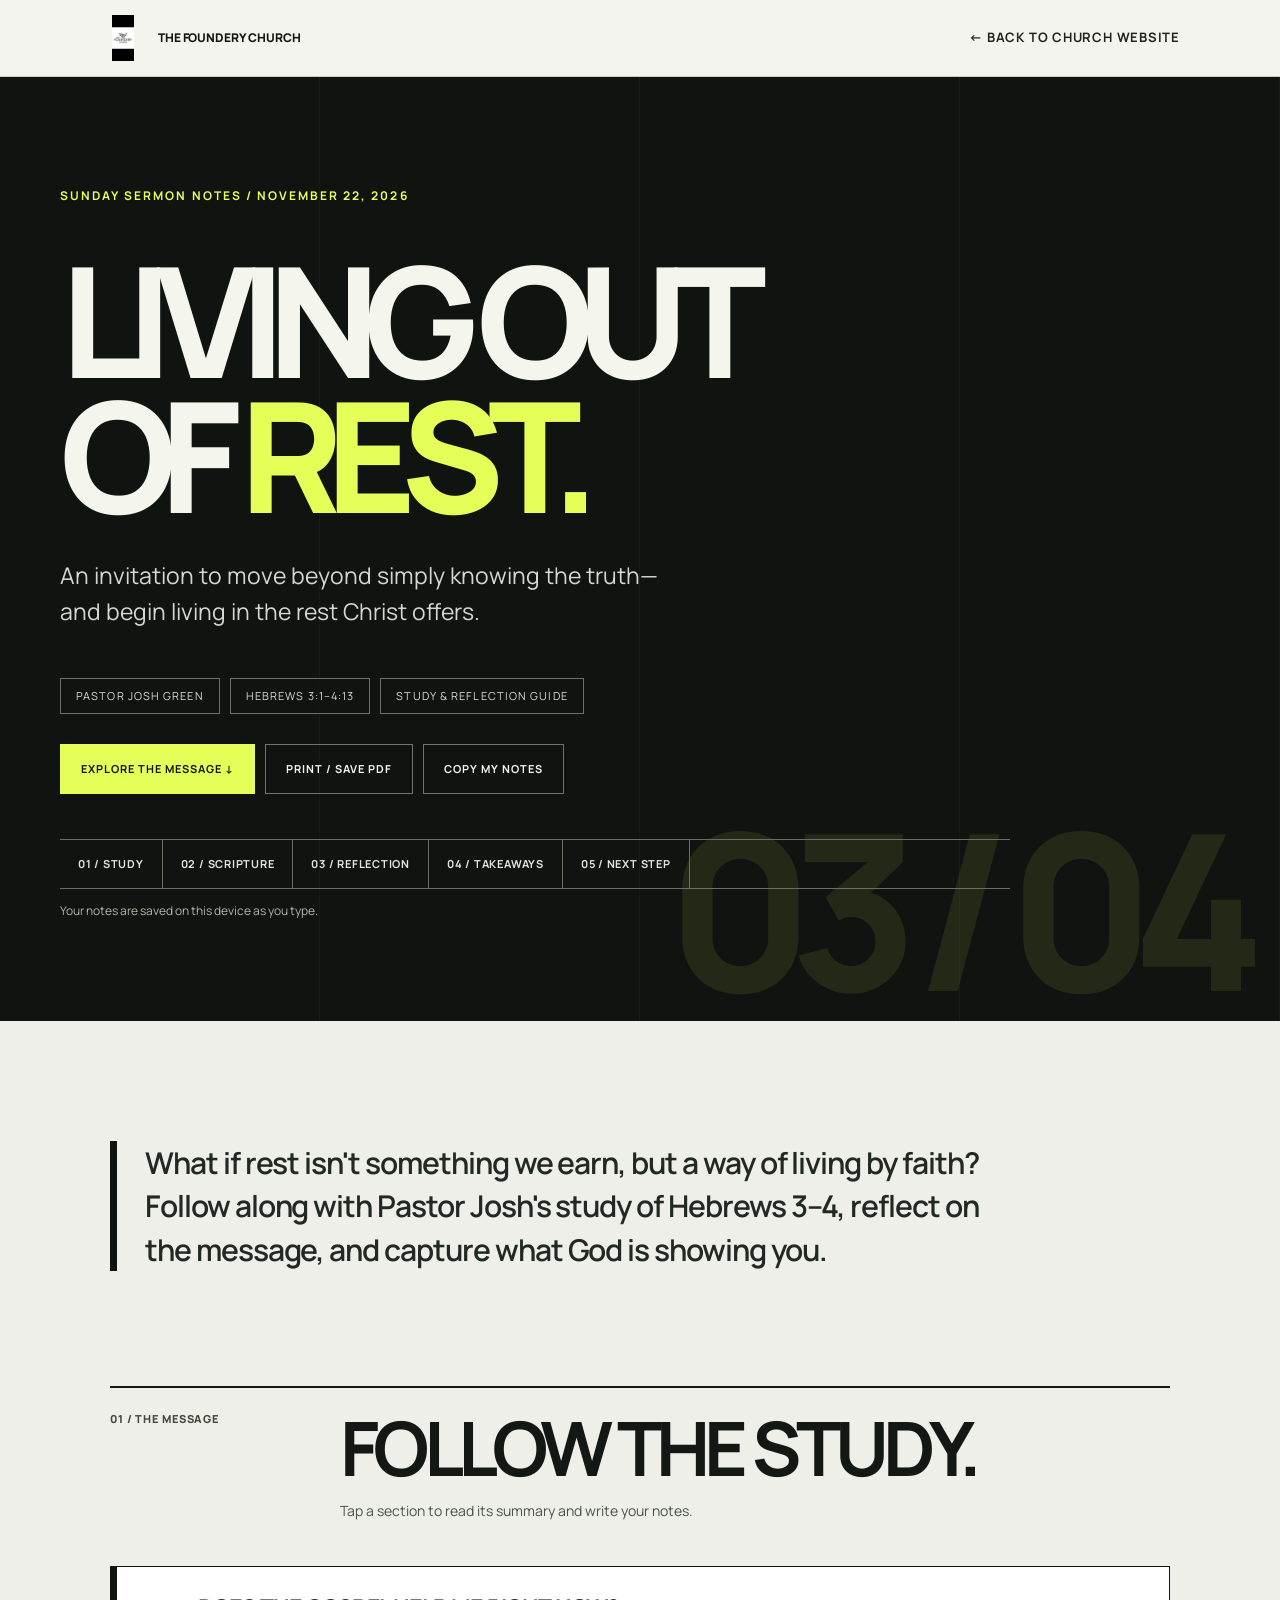
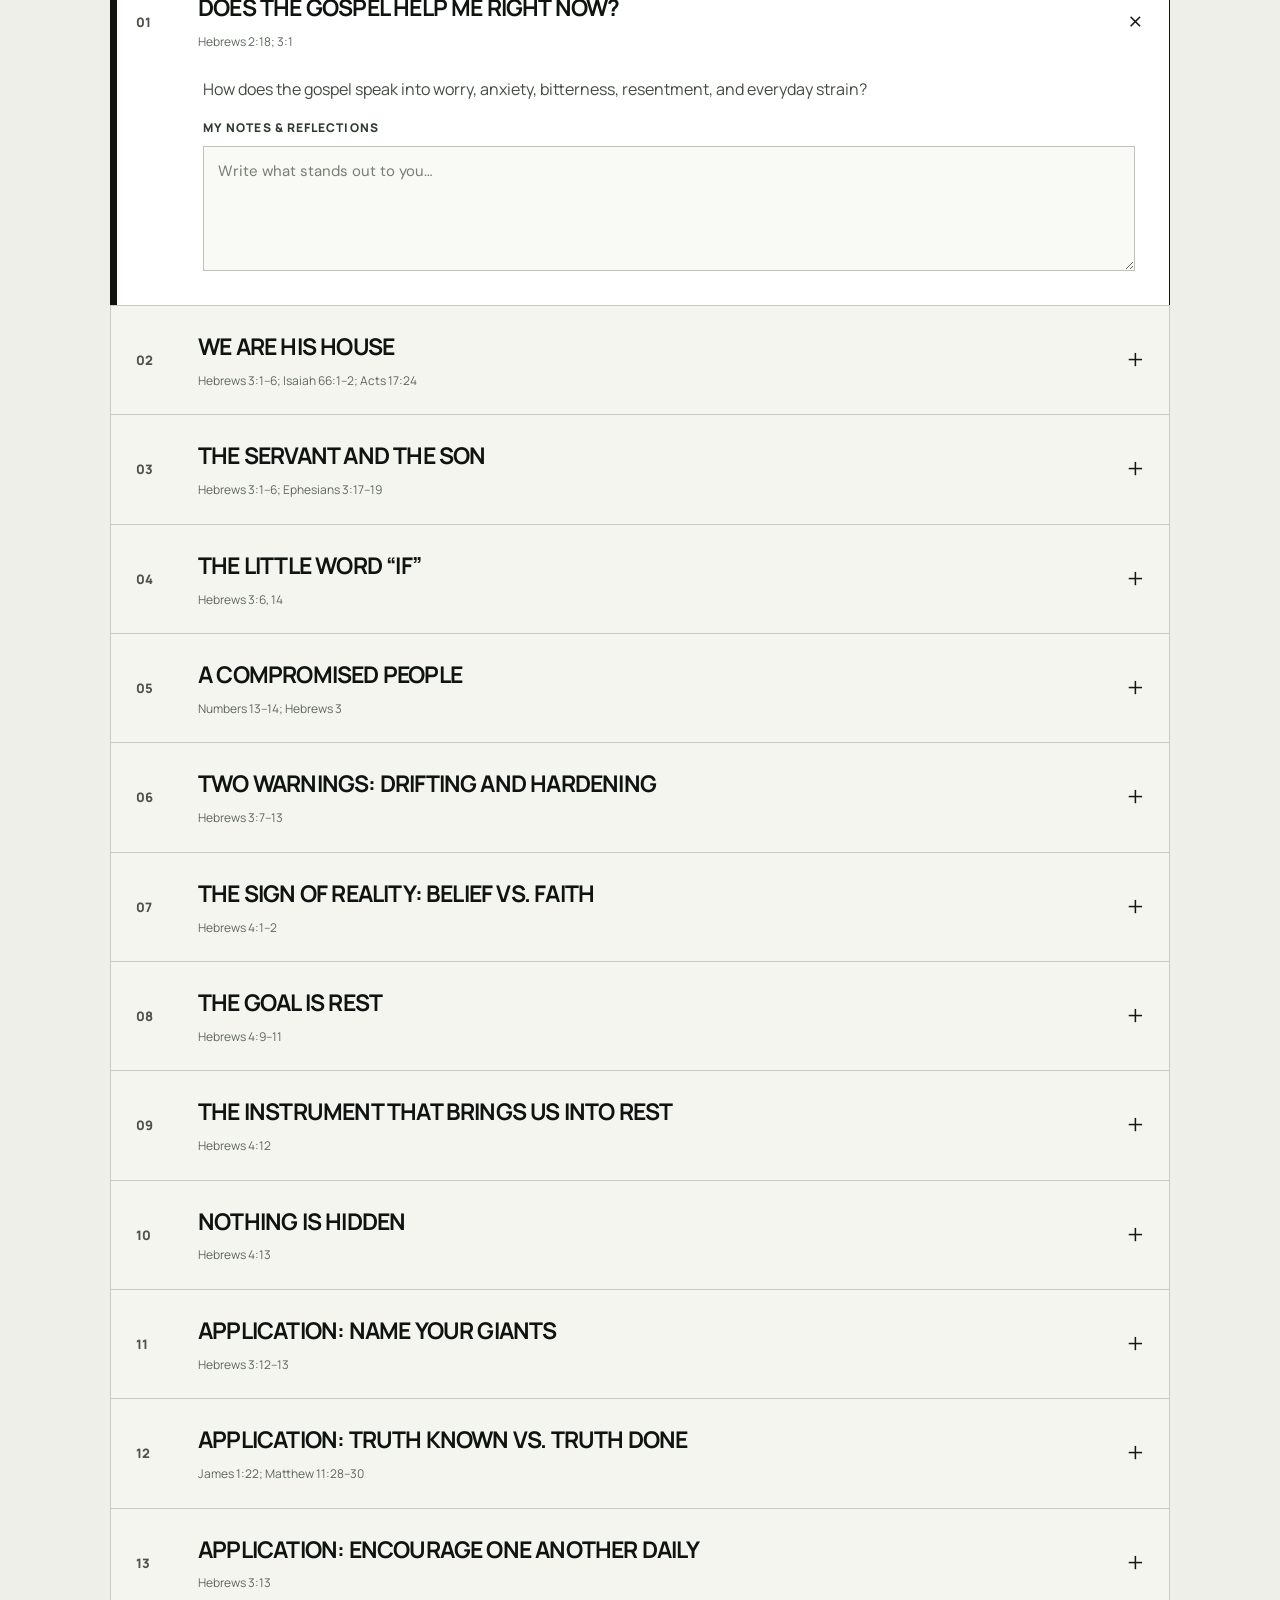
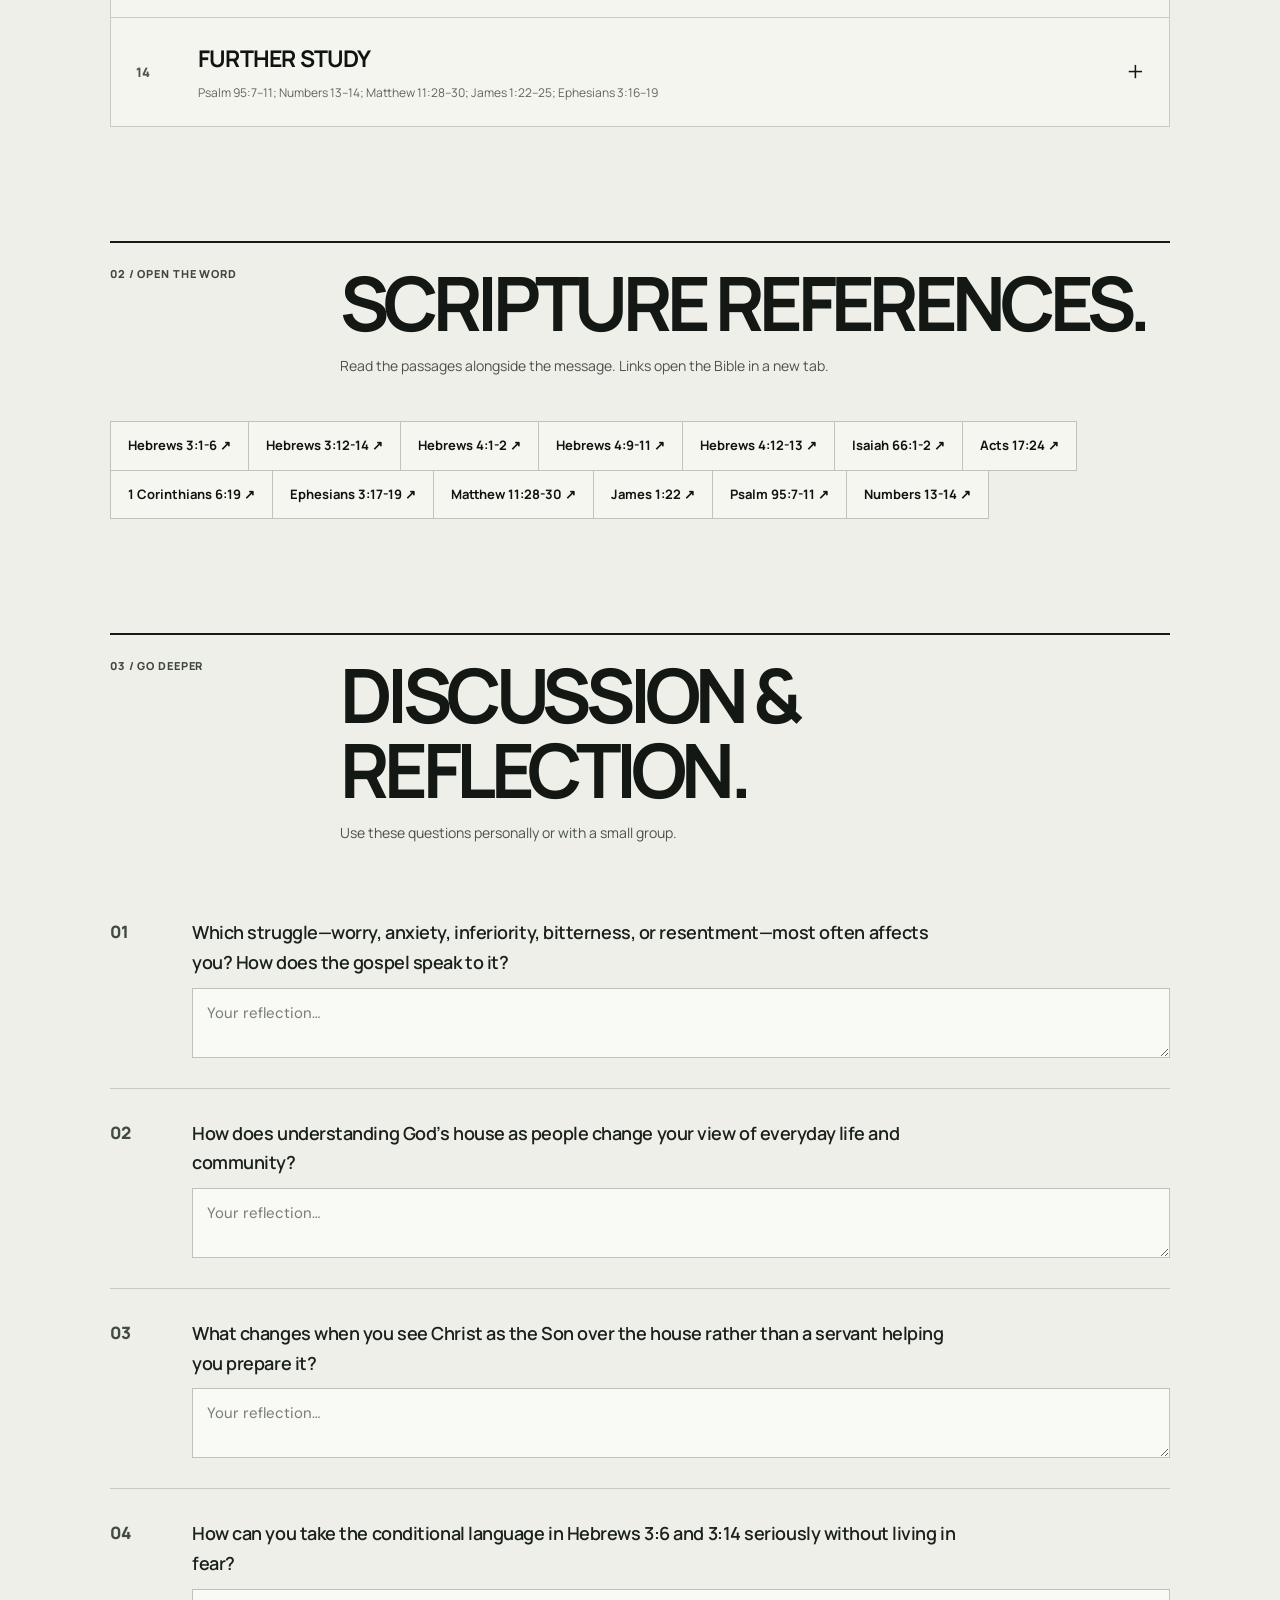
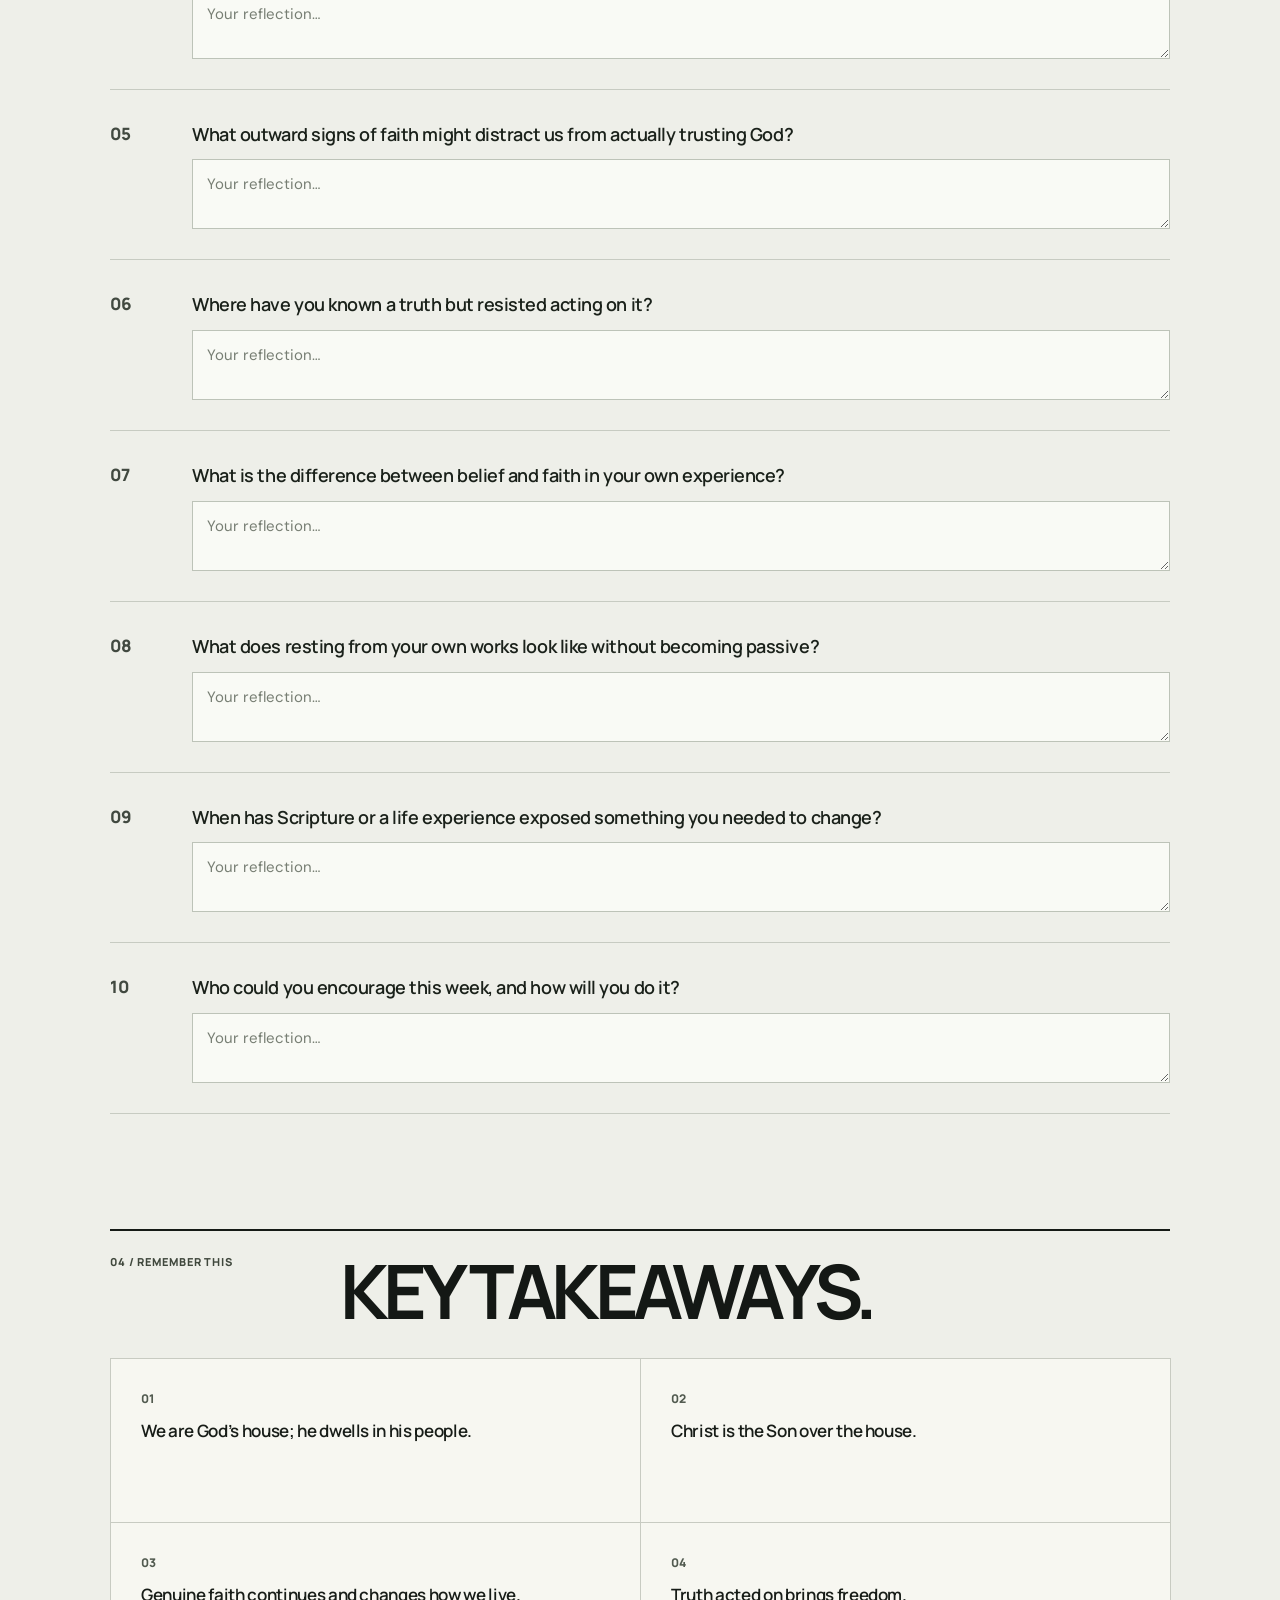
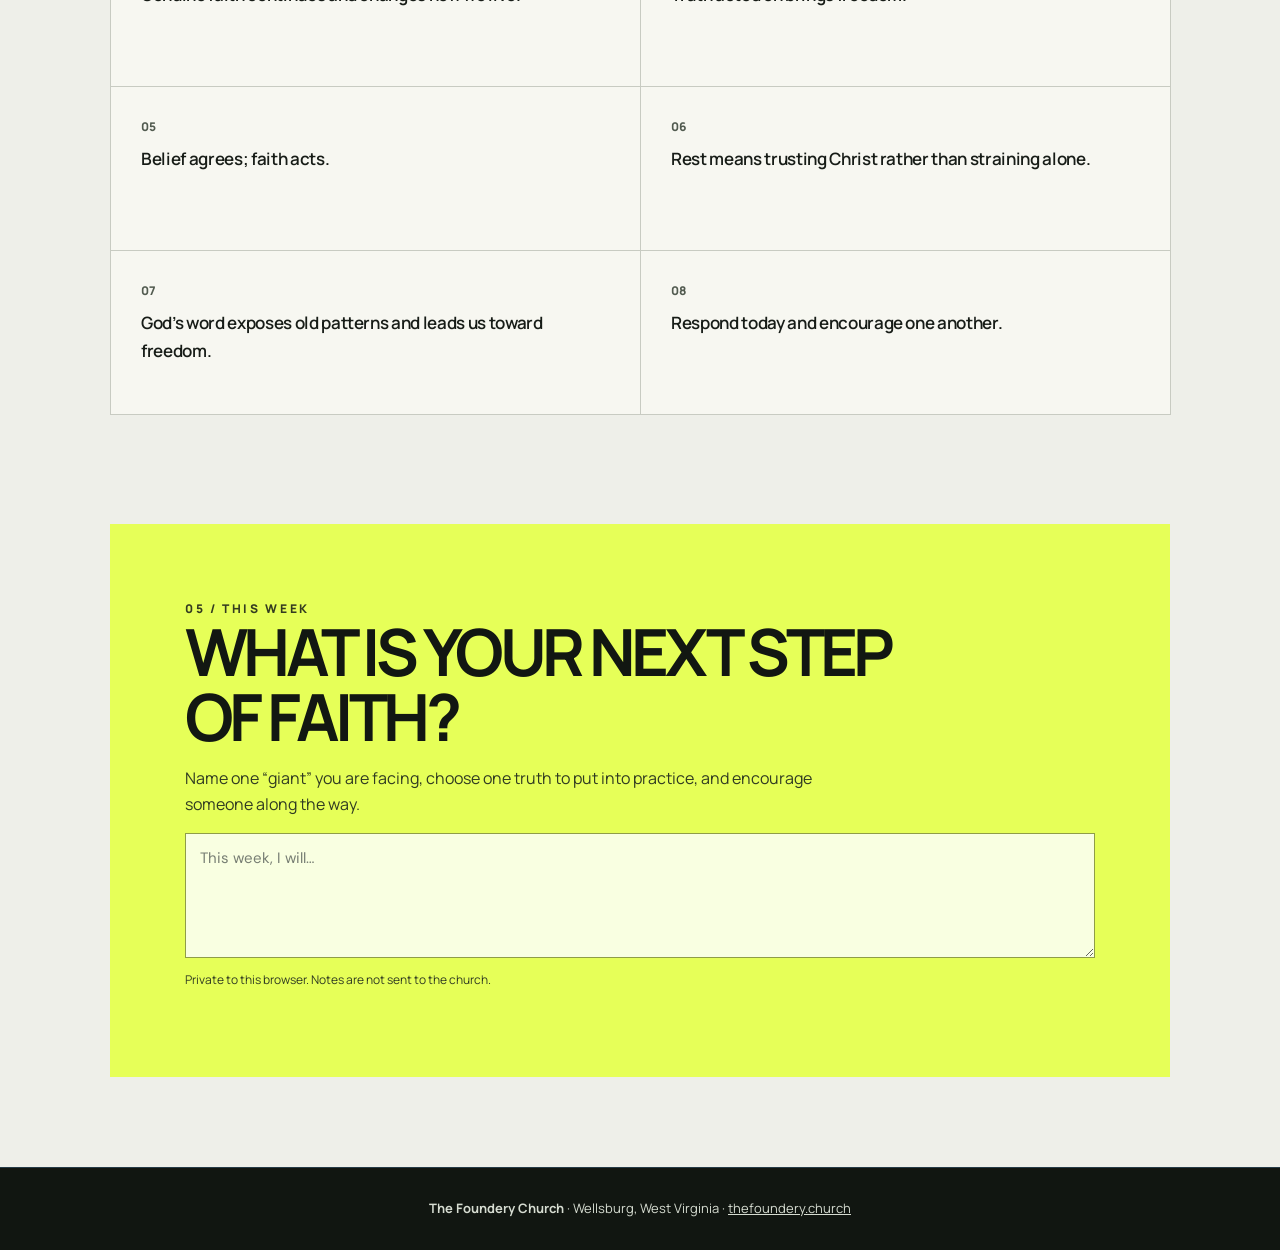
==== commit 60cfa7a2: "Reimagine sermon companion with experimental editorial brutalist design" ====
--- a/sermons/living-out-of-rest/index.html
+++ b/sermons/living-out-of-rest/index.html
@@ -26,6 +26,42 @@
 .section-heading .eyebrow:before{content:"✦";margin-right:10px}.study summary{min-height:85px}
 @media(max-width:620px){.hero{min-height:630px;padding:70px 20px}.hero h1{font-size:clamp(61px,13vw,90px)}.quick-nav{gap:6px}.quick-nav a{font-size:11px;padding:7px 10px}.content{padding-top:40px}.study summary{min-height:75px}.intro{font-size:16px}.takeaway{min-height:auto}}
 @media print{body{background:white;color:black}.hero{min-height:auto;background:white;color:black}.hero h1 em{color:black;background:none}.study,.takeaway{background:white;color:black;box-shadow:none}.sum strong,.section-heading h2,.question p,.study-body p{color:black}.progress-track,.quick-nav{display:none}}
+</style><style id="foundery-v3">
+:root{--cream:#f0f0eb;--ink:#101211;--gold:#e6ff58;--line:#d4d5ce;--muted:#5b605a}
+html{scroll-behavior:smooth}body{background:#eeefe9!important;color:#101211!important;font-family:Manrope,Arial,sans-serif!important;background-image:none!important}
+header{background:#f4f4ee!important;color:#121512!important;border-bottom:1px solid #c8cbc3!important;box-shadow:none!important;backdrop-filter:blur(18px);height:77px}
+.brand{font-size:12px;letter-spacing:-.01em}.brand img{border:0!important;box-shadow:none!important;filter:grayscale(1);border-radius:0}.back{color:#222!important;font-weight:700;text-transform:uppercase;letter-spacing:.06em}
+.progress-track{background:transparent!important;height:4px!important}.progress-fill{background:#121712!important;box-shadow:none!important}
+.hero{background:#101411!important;color:#f4f5ed!important;min-height:680px!important;padding:110px 24px 100px!important;border:0!important;position:relative;overflow:hidden;isolation:isolate}
+.hero:before{content:"";position:absolute;inset:0;background:repeating-linear-gradient(90deg,transparent 0,transparent calc(25% - 1px),#ffffff12 25%);mask-image:none!important;transform:none!important;opacity:1!important;z-index:-1}
+.hero:after{content:"03 / 04";font:800 clamp(90px,17vw,230px) Manrope!important;letter-spacing:-.11em;position:absolute;right:3%;bottom:-35px;color:#e6ff5817!important;pointer-events:none}
+.hero .wrap{max-width:1160px}.hero .eyebrow{font:700 12px Manrope;color:#e6ff58!important;letter-spacing:.17em}.hero .eyebrow:before{display:none!important}
+.hero h1{font:800 clamp(70px,12vw,165px)/.88 Manrope!important;letter-spacing:-.105em!important;text-transform:uppercase;margin:48px 0 36px!important;max-width:1100px;text-shadow:none!important}
+.hero h1 em{background:none!important;color:#e6ff58!important;font-style:normal}
+.lead{font-size:clamp(17px,2.3vw,23px)!important;line-height:1.55;max-width:620px;color:#d4d9d0!important}
+.meta{margin-top:48px!important}.meta span{border:1px solid #6a736a!important;border-radius:0!important;background:transparent!important;color:#d9ded5!important;font-size:11px!important;text-transform:uppercase;letter-spacing:.1em}
+.btn{border-radius:0!important;background:transparent!important;color:#f4f5ed!important;border:1px solid #6e756d!important;text-transform:uppercase;font-size:11px!important;letter-spacing:.09em;box-shadow:none!important;padding:15px 20px!important}
+.btn.primary{background:#e6ff58!important;color:#111611!important;border-color:#e6ff58!important}.btn:hover{transform:translateY(-2px);background:#2c332b!important;color:white!important;box-shadow:none!important}
+.quick-nav{margin-top:45px!important;gap:0!important;border-top:1px solid #687066;border-bottom:1px solid #687066;max-width:950px}.quick-nav a{border:0!important;border-right:1px solid #687066!important;border-radius:0!important;background:none!important;color:#e3e6dc!important;font-size:11px!important;text-transform:uppercase;font-weight:700;letter-spacing:.07em;padding:15px 18px!important}.quick-nav a:hover{background:#e6ff58!important;color:#111!important}
+.save-status{color:#aeb8a7!important}.content{padding-top:90px!important}.content .wrap{max-width:1060px!important}
+.intro{font-size:clamp(20px,3vw,30px)!important;line-height:1.45!important;color:#222923!important;border-left:7px solid #101411!important;max-width:900px;padding-left:28px!important;font-weight:600;letter-spacing:-.035em}
+.section-heading{margin:115px 0 30px!important;border-top:2px solid #151a16;padding-top:22px;display:grid;grid-template-columns:200px 1fr;column-gap:30px}
+.section-heading .eyebrow{color:#40483d!important;letter-spacing:.08em!important;font-size:11px}.section-heading .eyebrow:before{display:none!important}
+.section-heading h2{font-size:clamp(40px,6vw,75px)!important;line-height:1!important;letter-spacing:-.075em!important;text-transform:uppercase;margin:0!important;color:#141815!important}.section-heading p{grid-column:2;color:#4b514b!important;font-size:14px}
+.study{background:#f5f5f0!important;border:1px solid #c8cbc2!important;border-radius:0!important;box-shadow:none!important;margin-bottom:-1px!important}
+.study[open]{background:#fff!important;border-color:#101411!important;box-shadow:inset 6px 0 #101411!important}
+.study summary{min-height:104px!important;padding:22px 25px!important}.study summary:hover{background:#e6ff5820!important}
+.num{font-size:13px!important;color:#4d534a!important;min-width:42px}.sum strong{font-size:clamp(17px,2.3vw,23px)!important;letter-spacing:-.035em;color:#101411!important;text-transform:uppercase}.sum small{font-size:12px;color:#5e665d!important}.plus{color:#141815!important;font-size:29px!important}
+.study-body{padding:0 34px 34px 92px!important}.study-body p{font-size:16px!important;color:#424b42!important;max-width:750px}.study-body label{color:#303b30!important}
+textarea{border:1px solid #bdc3b8!important;border-radius:0!important;background:#f9faf5!important;color:#141815!important;box-shadow:none!important;font-family:'DM Sans',sans-serif!important;min-height:125px}textarea:focus{border-color:#121712!important;box-shadow:0 0 0 2px #121712!important}textarea::placeholder{color:#777e73!important}
+.scriptures{gap:0!important}.scriptures a{border:1px solid #bfc3b9!important;background:#f6f6f0!important;color:#101411!important;border-radius:0!important;margin:0 -1px -1px 0;padding:13px 17px!important;font-weight:700}.scriptures a:hover{background:#e6ff58!important}
+.question{grid-template-columns:70px 1fr!important;border-color:#c7cbc2!important;padding:30px 0!important}.question>span{color:#414940!important;font-size:17px!important}.question p{font-size:18px;letter-spacing:-.025em;color:#1a211a!important;max-width:780px}
+.takeaways{gap:0!important}.takeaway{border:1px solid #c8cbc2!important;border-radius:0!important;background:#f7f7f1!important;color:#171c17!important;margin:0 -1px -1px 0;min-height:165px!important;padding:30px!important;font-size:17px;font-weight:600;letter-spacing:-.02em}.takeaway span{color:#525b50!important}
+.callout{background:#e6ff58!important;color:#121712!important;border:0!important;border-radius:0!important;box-shadow:none!important;margin-top:110px!important;padding:clamp(30px,6vw,75px)!important}.callout .eyebrow{color:#343c20!important}.callout h2{font-size:clamp(35px,6vw,65px)!important;line-height:1;letter-spacing:-.07em!important;text-transform:uppercase;max-width:750px}.callout p{color:#303b22!important;max-width:650px}.callout textarea{background:#f9ffe1!important;color:#141815!important;border-color:#8f9d47!important}
+footer{background:#111611!important;color:#d6dcd1!important}
+@media(min-width:1200px){.hero{padding-left:calc((100vw - 1160px)/2)!important;padding-right:calc((100vw - 1160px)/2)!important}.hero .wrap{margin:0!important}}
+@media(max-width:720px){header{height:68px}.hero{min-height:650px!important;padding:70px 19px 65px!important}.hero h1{font-size:clamp(66px,14vw,110px)!important;margin:40px 0 30px!important}.hero:after{font-size:125px!important;bottom:-12px}.meta{gap:6px!important}.meta span{padding:6px 9px!important}.quick-nav{margin-top:30px!important}.quick-nav a{padding:11px!important;font-size:10px!important}.content{padding:35px 17px 70px!important}.section-heading{display:block;margin:75px 0 20px!important}.section-heading h2{margin-top:15px!important}.section-heading p{margin-top:15px}.study summary{min-height:90px!important;padding:15px!important;gap:10px}.num{min-width:28px}.study-body{padding:0 16px 24px!important}.question{grid-template-columns:35px 1fr!important}.takeaways{grid-template-columns:1fr!important}.takeaway{min-height:unset!important}.callout{margin-top:75px!important}}
+@media print{body{background:white!important;color:black!important}.hero{background:white!important;color:black!important;min-height:auto!important;padding:20px!important}.hero h1 em{color:black!important}.hero .eyebrow,.hero .lead{color:black!important}.study,.takeaway{background:white!important;color:black!important}.section-heading h2,.sum strong{color:black!important}.quick-nav{display:none!important}}
 </style></head>
 <body><div class="progress-track" aria-hidden="true"><div class="progress-fill" id="reading-progress"></div></div><header><a class="brand" href="../../index.html"><img src="../../assets/foundery-logo-source.jpg" alt="The Foundery Church logo"><span>THE FOUNDERY CHURCH</span></a><a class="back" href="../../index.html">← Back to church website</a></header><main><section class="hero"><div class="wrap"><div class="eyebrow">Sunday sermon notes / November 22, 2026</div><h1>Living Out<br>of <em>Rest.</em></h1><p class="lead">An invitation to move beyond simply knowing the truth—and begin living in the rest Christ offers.</p><div class="meta"><span>Pastor Josh Green</span><span>Hebrews 3:1–4:13</span><span>Study &amp; reflection guide</span></div><div class="actions"><a href="#study" class="btn primary">Explore the message ↓</a><button class="btn" id="print" type="button">Print / Save PDF</button><button class="btn" id="copy" type="button">Copy my notes</button></div><nav class="quick-nav" aria-label="Jump to a section"><a href="#study">01 / Study</a><a href="#scripture">02 / Scripture</a><a href="#reflection">03 / Reflection</a><a href="#takeaways">04 / Takeaways</a><a href="#next-step">05 / Next step</a></nav><div id="status" class="save-status" role="status" aria-live="polite">Your notes are saved on this device as you type.</div></div></section><div class="content"><div class="wrap"><p class="intro">What if rest isn't something we earn, but a way of living by faith? Follow along with Pastor Josh's study of Hebrews 3–4, reflect on the message, and capture what God is showing you.</p><section id="study"><div class="section-heading"><div class="eyebrow">01 / The message</div><h2>Follow the study.</h2><p>Tap a section to read its summary and write your notes.</p></div><details class="study" open><summary><span class="num">01</span><span class="sum"><strong>Does the Gospel Help Me Right Now?</strong><small>Hebrews 2:18; 3:1</small></span><span class="plus" aria-hidden="true">+</span></summary><div class="study-body"><p>How does the gospel speak into worry, anxiety, bitterness, resentment, and everyday strain?</p><label for="note-0">My notes &amp; reflections</label><textarea id="note-0" data-note placeholder="Write what stands out to you…"></textarea></div></details>
 <details class="study" ><summary><span class="num">02</span><span class="sum"><strong>We Are His House</strong><small>Hebrews 3:1–6; Isaiah 66:1–2; Acts 17:24</small></span><span class="plus" aria-hidden="true">+</span></summary><div class="study-body"><p>God’s house is his people, not a building. He intends to dwell within us.</p><label for="note-1">My notes &amp; reflections</label><textarea id="note-1" data-note placeholder="Write what stands out to you…"></textarea></div></details>
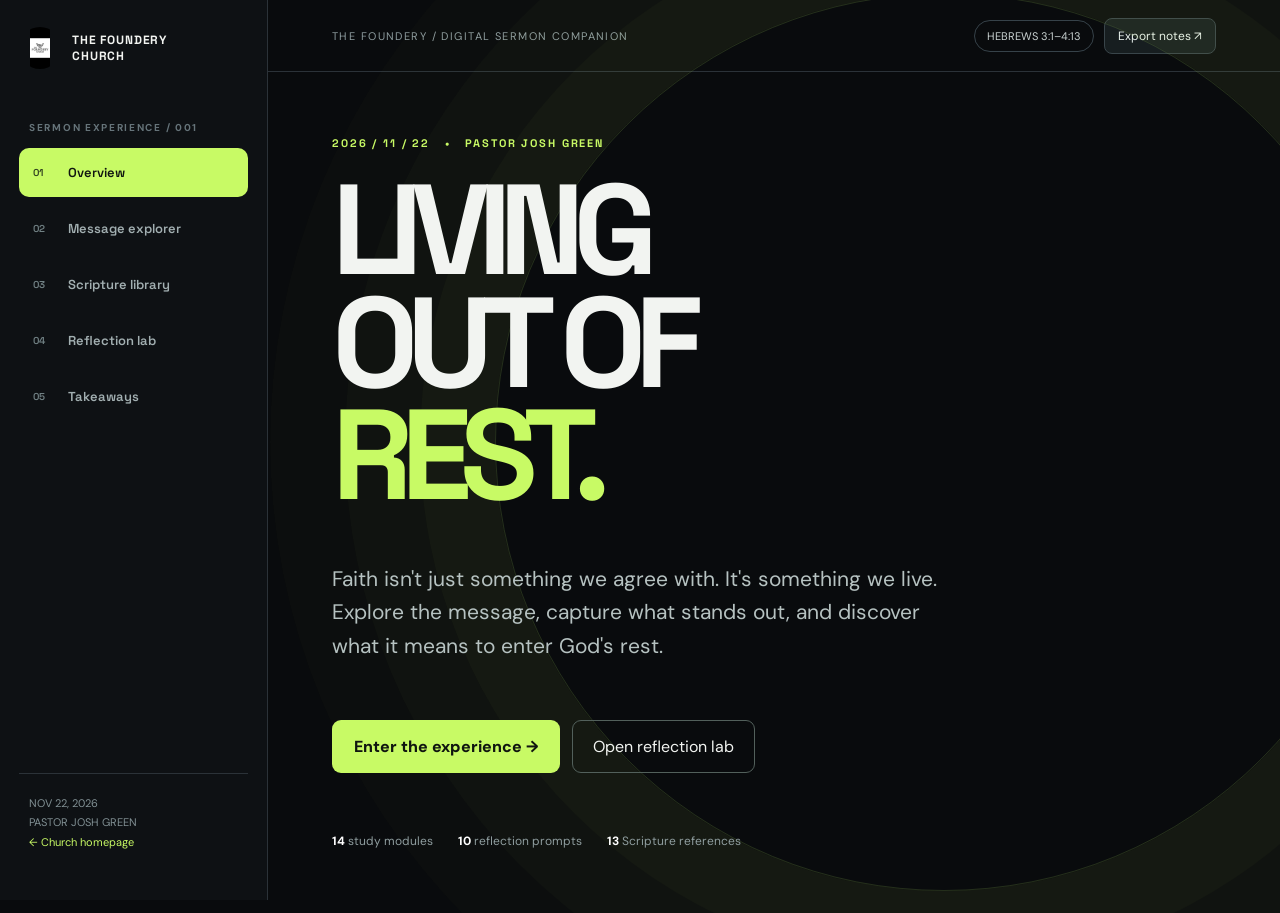
==== commit 9ef0d4d3: "Rebuild sermon notes as immersive app-style digital companion" ====
--- a/sermons/living-out-of-rest/index.html
+++ b/sermons/living-out-of-rest/index.html
@@ -1,79 +1,6 @@
-<!doctype html>
-<html lang="en"><head><meta charset="utf-8"><meta name="viewport" content="width=device-width,initial-scale=1"><meta name="theme-color" content="#171d1b"><meta name="description" content="Living Out of Rest — November 22, 2026 sermon notes and study guide with Pastor Josh Green at The Foundery Church."><title>Living Out of Rest | Sermon Notes | The Foundery Church</title><link rel="preconnect" href="https://fonts.googleapis.com"><link rel="preconnect" href="https://fonts.gstatic.com" crossorigin><link href="https://fonts.googleapis.com/css2?family=DM+Sans:wght@400;500;600;700&family=Manrope:wght@400;500;600;700;800&display=swap" rel="stylesheet">
-<style>:root{--ink:#18211d;--cream:#f7f5ee;--gold:#d9a65f;--muted:#68716a;--line:#e1e4db}*{box-sizing:border-box}html{scroll-behavior:smooth}body{margin:0;background:var(--cream);color:var(--ink);font-family:'DM Sans',sans-serif;line-height:1.65}h1,h2,h3,strong{font-family:Manrope,sans-serif}a{color:inherit}button{font:inherit;cursor:pointer}header{background:#171d1b;color:white;padding:15px max(22px,calc((100vw - 1080px)/2));display:flex;align-items:center;justify-content:space-between;gap:20px}.brand{display:flex;align-items:center;gap:12px;text-decoration:none;font-family:Manrope;font-weight:800;letter-spacing:.06em;font-size:13px}.brand img{height:46px;width:46px;object-fit:contain;border-radius:50%}.back{font-size:13px;color:#e3e5df;text-decoration:none}.hero{position:relative;overflow:hidden;background:radial-gradient(ellipse at 80% 20%,#3c4838 0%,transparent 50%),linear-gradient(125deg,#171d1b,#293b30);color:white;padding:92px 24px 105px}.hero:after{content:'REST';position:absolute;right:-20px;bottom:-100px;font:900 clamp(140px,24vw,380px) Manrope;color:#ffffff08;pointer-events:none}.wrap{max-width:980px;margin:auto;position:relative;z-index:1}.eyebrow{color:#e8bd7d;font-size:12px;letter-spacing:.19em;font-weight:800;text-transform:uppercase}.hero h1{font-size:clamp(48px,9vw,104px);line-height:1.02;letter-spacing:-.075em;max-width:850px;margin:18px 0}.hero h1 em{font-style:normal;color:#e6b46c}.lead{max-width:630px;font-size:clamp(17px,2.4vw,22px);color:#e2e8e0}.meta{display:flex;flex-wrap:wrap;gap:10px;margin:30px 0}.meta span{border:1px solid #ffffff44;border-radius:30px;padding:8px 15px;font-size:13px}.actions{display:flex;gap:10px;flex-wrap:wrap}.btn{border:1px solid #d4d8d0;background:transparent;border-radius:100px;padding:12px 19px;font-weight:700;text-decoration:none;font-size:14px;color:inherit}.btn.primary{background:var(--gold);border-color:var(--gold);color:#1c231d}.hero .btn:not(.primary){border-color:#ffffff66}.content{padding:55px 24px 90px}.intro{max-width:720px;color:#526057;font-size:17px}.section-heading{margin:55px 0 20px}.section-heading .eyebrow{color:#986d36}.section-heading h2{font-size:clamp(30px,5vw,48px);letter-spacing:-.05em;line-height:1.15;margin:8px 0}.study{border-bottom:1px solid var(--line);background:#fff}.study:first-of-type{border-radius:18px 18px 0 0}.study summary{list-style:none;display:flex;align-items:center;gap:20px;padding:22px;cursor:pointer}.study summary::-webkit-details-marker{display:none}.num{font:800 13px Manrope;color:#9a7043}.sum{flex:1}.sum strong{display:block;font-size:17px}.sum small{color:var(--muted)}.plus{font-size:24px;font-weight:300}.study[open] .plus{transform:rotate(45deg)}.study-body{padding:0 24px 26px 57px}.study-body p{margin-top:0;color:#4b574f}.study-body label{display:block;font-size:12px;font-weight:800;text-transform:uppercase;letter-spacing:.09em;margin-bottom:8px}textarea{display:block;width:100%;min-height:95px;resize:vertical;border:1px solid #d7ddd3;border-radius:12px;padding:14px;font:15px 'DM Sans',sans-serif;background:#fafbf8;color:var(--ink)}textarea:focus{outline:2px solid #ba915b;outline-offset:2px}.question{display:grid;grid-template-columns:35px 1fr;gap:12px;border-bottom:1px solid var(--line);padding:17px 0}.question>span{color:#a07742;font-weight:800;font-size:13px}.question p{margin:0 0 10px;font-weight:600}.question textarea{min-height:70px}.takeaways{display:grid;grid-template-columns:repeat(2,minmax(0,1fr));gap:12px}.takeaway{background:white;padding:22px;border:1px solid var(--line);border-radius:14px}.takeaway span{display:block;color:#a07742;font-weight:800;font-size:12px;margin-bottom:8px}.scriptures{display:flex;flex-wrap:wrap;gap:9px}.scriptures a{background:white;border:1px solid var(--line);padding:9px 13px;border-radius:40px;text-decoration:none;font-size:13px}.callout{background:#23352b;color:white;padding:35px;border-radius:20px;margin-top:55px}.callout h2{font-size:32px;margin:0 0 8px;letter-spacing:-.04em}.callout p{color:#d6e0d6}.callout textarea{background:white}footer{background:#171d1b;color:#e4e8e1;padding:30px 24px;text-align:center;font-size:13px}.save-status{font-size:12px;color:#d6e2d3;margin-top:12px}@media(max-width:620px){header{padding:12px 18px}.back{font-size:11px}.hero{padding:65px 20px 85px}.content{padding:30px 16px 65px}.study summary{padding:18px 14px;gap:12px}.study-body{padding:0 15px 22px}.takeaways{grid-template-columns:1fr}.hero h1{letter-spacing:-.06em}.callout{padding:24px}}@media print{header,.actions,footer,.save-status{display:none!important}.hero{padding:24px;color:black;background:white}.hero h1 em{color:black}.hero .eyebrow,.hero .lead{color:black}.content{padding:10px}.study{break-inside:avoid}.study-body{display:block!important}.study summary{padding:10px}.section-heading{margin-top:25px}.question{break-inside:avoid}.takeaways{grid-template-columns:repeat(2,1fr)}textarea{border:1px solid #ccc;min-height:70px}.callout{background:white;color:black;border:1px solid #aaa}.callout p{color:black}}</style><style>
-:root{--ink:#e9f6f3;--cream:#070d14;--gold:#a2f5e2;--muted:#9aafba;--line:#253b49}
-html{scroll-padding-top:90px}body{background:#070d14;color:#e9f6f3;font-family:Manrope,sans-serif;background-image:radial-gradient(circle at 50% 5%,#163449 0,transparent 36%),linear-gradient(120deg,#070d14,#0b101a)}
-header{position:sticky;top:0;z-index:20;background:#07121cdd;backdrop-filter:blur(22px);border-bottom:1px solid #8ad7e52b;box-shadow:0 8px 35px #0003}
-.brand img{border:1px solid #8bf3e75c;box-shadow:0 0 20px #3ef7df2b}.back{color:#a8c4cf}
-.hero{min-height:670px;display:flex;align-items:center;background:radial-gradient(ellipse at 80% 28%,#2f668560,transparent 35%),radial-gradient(ellipse at 28% 65%,#195a5166,transparent 42%),#070d14;isolation:isolate;border-bottom:1px solid #74d3d42b}
-.hero:before{content:"";position:absolute;inset:0;background-image:linear-gradient(#8ac7d412 1px,transparent 1px),linear-gradient(90deg,#8ac7d412 1px,transparent 1px);background-size:55px 55px;mask-image:linear-gradient(90deg,transparent,#000);opacity:.55;transform:perspective(650px) rotateX(30deg) scale(1.4);z-index:-1}
-.hero:after{content:"REST";right:-3%;bottom:-3%;font-size:clamp(140px,26vw,370px);color:#b5ffeb07;letter-spacing:-.11em}
-.hero .wrap{width:100%}.eyebrow{color:#91e5d5;letter-spacing:.22em}.hero .eyebrow:before{content:"";display:inline-block;width:7px;height:7px;background:#9dfbe2;border-radius:50%;box-shadow:0 0 15px #81f7dc;margin-right:12px}
-.hero h1{font-size:clamp(65px,11vw,132px);letter-spacing:-.09em;line-height:.98;text-shadow:0 12px 50px #0007}.hero h1 em{background:linear-gradient(100deg,#a3fff0,#7dbbff,#c7a9ff);color:transparent;background-clip:text}
-.lead{color:#b4c7d0;max-width:620px;font-weight:400}.meta span{border:1px solid #8cdddf50;background:#a9e9ff0a;color:#d4f2f0;backdrop-filter:blur(12px)}
-.btn{border-color:#4b7481;color:#d8f4f4;background:#ffffff08;transition:transform .2s,background .2s,box-shadow .2s}.btn:hover{transform:translateY(-3px);background:#9bf9e622;box-shadow:0 12px 25px #0005}.btn.primary{background:linear-gradient(110deg,#9ff9dd,#93d4ff);color:#06151c;border:0;box-shadow:0 0 30px #80eed53a}
-.content{padding-top:70px}.intro{color:#b5cbd2;font-size:19px;border-left:2px solid #83eed3;padding-left:24px}
-.section-heading{margin:75px 0 26px}.section-heading .eyebrow{color:#81e6d6}.section-heading h2{color:#f2fbff;font-size:clamp(34px,5vw,55px)}.section-heading p{color:#9fb6c1}
-.study{background:#0d1a25;border:1px solid #284553;margin-bottom:10px;border-radius:16px!important;overflow:hidden;transition:border-color .2s,background .2s}.study[open]{background:linear-gradient(140deg,#102534,#0b1824);border-color:#6ad3d788;box-shadow:0 12px 40px #0003}.study summary:hover{background:#7ed9e40c}.num{color:#85e7d8;font-size:14px}.sum strong{color:#f0f9fc;font-size:18px}.sum small{color:#90adbb}.plus{color:#8be8d8}.study-body p{color:#b9cdd5;font-size:15px}.study-body label{color:#9ae6da}
-textarea{background:#07141f;color:#e6f7fa;border:1px solid #375261;min-height:110px;transition:border-color .2s}textarea:focus{outline:0;border-color:#a0f9e8;box-shadow:0 0 0 3px #8fead21b}textarea::placeholder{color:#78919d}
-.question{border-bottom:1px solid #29404d}.question>span{color:#8cead9}.question p{color:#d9ebee}
-.takeaway{background:linear-gradient(145deg,#112332,#0b1721);border:1px solid #2b4855;color:#d8edf0;border-radius:18px;min-height:145px}.takeaway span{color:#90ebda}
-.scriptures a{background:#102230;border-color:#31525d;color:#b6f5e8;transition:background .2s}.scriptures a:hover{background:#1b4650}
-.callout{background:radial-gradient(ellipse at 100% 0%,#225e68,transparent 65%),linear-gradient(130deg,#142b3a,#0c1c2b);border:1px solid #66d1d555;box-shadow:0 25px 80px #0004}.callout p{color:#b9d2d9}.callout textarea{background:#081923;color:white}
-footer{background:#060d14;border-top:1px solid #263c48;color:#9bb4be}
-.progress-track{height:3px;background:#102a32;position:fixed;top:0;left:0;right:0;z-index:30}.progress-fill{height:100%;width:0;background:linear-gradient(90deg,#8ffce2,#83bbff);box-shadow:0 0 15px #83fce2}
-.quick-nav{display:flex;gap:9px;flex-wrap:wrap;margin-top:32px}.quick-nav a{border:1px solid #3d6572;border-radius:40px;padding:8px 13px;color:#a9d8df;font-size:12px;text-decoration:none;background:#0718219c}.quick-nav a:hover{background:#205363}
-.section-heading .eyebrow:before{content:"✦";margin-right:10px}.study summary{min-height:85px}
-@media(max-width:620px){.hero{min-height:630px;padding:70px 20px}.hero h1{font-size:clamp(61px,13vw,90px)}.quick-nav{gap:6px}.quick-nav a{font-size:11px;padding:7px 10px}.content{padding-top:40px}.study summary{min-height:75px}.intro{font-size:16px}.takeaway{min-height:auto}}
-@media print{body{background:white;color:black}.hero{min-height:auto;background:white;color:black}.hero h1 em{color:black;background:none}.study,.takeaway{background:white;color:black;box-shadow:none}.sum strong,.section-heading h2,.question p,.study-body p{color:black}.progress-track,.quick-nav{display:none}}
-</style><style id="foundery-v3">
-:root{--cream:#f0f0eb;--ink:#101211;--gold:#e6ff58;--line:#d4d5ce;--muted:#5b605a}
-html{scroll-behavior:smooth}body{background:#eeefe9!important;color:#101211!important;font-family:Manrope,Arial,sans-serif!important;background-image:none!important}
-header{background:#f4f4ee!important;color:#121512!important;border-bottom:1px solid #c8cbc3!important;box-shadow:none!important;backdrop-filter:blur(18px);height:77px}
-.brand{font-size:12px;letter-spacing:-.01em}.brand img{border:0!important;box-shadow:none!important;filter:grayscale(1);border-radius:0}.back{color:#222!important;font-weight:700;text-transform:uppercase;letter-spacing:.06em}
-.progress-track{background:transparent!important;height:4px!important}.progress-fill{background:#121712!important;box-shadow:none!important}
-.hero{background:#101411!important;color:#f4f5ed!important;min-height:680px!important;padding:110px 24px 100px!important;border:0!important;position:relative;overflow:hidden;isolation:isolate}
-.hero:before{content:"";position:absolute;inset:0;background:repeating-linear-gradient(90deg,transparent 0,transparent calc(25% - 1px),#ffffff12 25%);mask-image:none!important;transform:none!important;opacity:1!important;z-index:-1}
-.hero:after{content:"03 / 04";font:800 clamp(90px,17vw,230px) Manrope!important;letter-spacing:-.11em;position:absolute;right:3%;bottom:-35px;color:#e6ff5817!important;pointer-events:none}
-.hero .wrap{max-width:1160px}.hero .eyebrow{font:700 12px Manrope;color:#e6ff58!important;letter-spacing:.17em}.hero .eyebrow:before{display:none!important}
-.hero h1{font:800 clamp(70px,12vw,165px)/.88 Manrope!important;letter-spacing:-.105em!important;text-transform:uppercase;margin:48px 0 36px!important;max-width:1100px;text-shadow:none!important}
-.hero h1 em{background:none!important;color:#e6ff58!important;font-style:normal}
-.lead{font-size:clamp(17px,2.3vw,23px)!important;line-height:1.55;max-width:620px;color:#d4d9d0!important}
-.meta{margin-top:48px!important}.meta span{border:1px solid #6a736a!important;border-radius:0!important;background:transparent!important;color:#d9ded5!important;font-size:11px!important;text-transform:uppercase;letter-spacing:.1em}
-.btn{border-radius:0!important;background:transparent!important;color:#f4f5ed!important;border:1px solid #6e756d!important;text-transform:uppercase;font-size:11px!important;letter-spacing:.09em;box-shadow:none!important;padding:15px 20px!important}
-.btn.primary{background:#e6ff58!important;color:#111611!important;border-color:#e6ff58!important}.btn:hover{transform:translateY(-2px);background:#2c332b!important;color:white!important;box-shadow:none!important}
-.quick-nav{margin-top:45px!important;gap:0!important;border-top:1px solid #687066;border-bottom:1px solid #687066;max-width:950px}.quick-nav a{border:0!important;border-right:1px solid #687066!important;border-radius:0!important;background:none!important;color:#e3e6dc!important;font-size:11px!important;text-transform:uppercase;font-weight:700;letter-spacing:.07em;padding:15px 18px!important}.quick-nav a:hover{background:#e6ff58!important;color:#111!important}
-.save-status{color:#aeb8a7!important}.content{padding-top:90px!important}.content .wrap{max-width:1060px!important}
-.intro{font-size:clamp(20px,3vw,30px)!important;line-height:1.45!important;color:#222923!important;border-left:7px solid #101411!important;max-width:900px;padding-left:28px!important;font-weight:600;letter-spacing:-.035em}
-.section-heading{margin:115px 0 30px!important;border-top:2px solid #151a16;padding-top:22px;display:grid;grid-template-columns:200px 1fr;column-gap:30px}
-.section-heading .eyebrow{color:#40483d!important;letter-spacing:.08em!important;font-size:11px}.section-heading .eyebrow:before{display:none!important}
-.section-heading h2{font-size:clamp(40px,6vw,75px)!important;line-height:1!important;letter-spacing:-.075em!important;text-transform:uppercase;margin:0!important;color:#141815!important}.section-heading p{grid-column:2;color:#4b514b!important;font-size:14px}
-.study{background:#f5f5f0!important;border:1px solid #c8cbc2!important;border-radius:0!important;box-shadow:none!important;margin-bottom:-1px!important}
-.study[open]{background:#fff!important;border-color:#101411!important;box-shadow:inset 6px 0 #101411!important}
-.study summary{min-height:104px!important;padding:22px 25px!important}.study summary:hover{background:#e6ff5820!important}
-.num{font-size:13px!important;color:#4d534a!important;min-width:42px}.sum strong{font-size:clamp(17px,2.3vw,23px)!important;letter-spacing:-.035em;color:#101411!important;text-transform:uppercase}.sum small{font-size:12px;color:#5e665d!important}.plus{color:#141815!important;font-size:29px!important}
-.study-body{padding:0 34px 34px 92px!important}.study-body p{font-size:16px!important;color:#424b42!important;max-width:750px}.study-body label{color:#303b30!important}
-textarea{border:1px solid #bdc3b8!important;border-radius:0!important;background:#f9faf5!important;color:#141815!important;box-shadow:none!important;font-family:'DM Sans',sans-serif!important;min-height:125px}textarea:focus{border-color:#121712!important;box-shadow:0 0 0 2px #121712!important}textarea::placeholder{color:#777e73!important}
-.scriptures{gap:0!important}.scriptures a{border:1px solid #bfc3b9!important;background:#f6f6f0!important;color:#101411!important;border-radius:0!important;margin:0 -1px -1px 0;padding:13px 17px!important;font-weight:700}.scriptures a:hover{background:#e6ff58!important}
-.question{grid-template-columns:70px 1fr!important;border-color:#c7cbc2!important;padding:30px 0!important}.question>span{color:#414940!important;font-size:17px!important}.question p{font-size:18px;letter-spacing:-.025em;color:#1a211a!important;max-width:780px}
-.takeaways{gap:0!important}.takeaway{border:1px solid #c8cbc2!important;border-radius:0!important;background:#f7f7f1!important;color:#171c17!important;margin:0 -1px -1px 0;min-height:165px!important;padding:30px!important;font-size:17px;font-weight:600;letter-spacing:-.02em}.takeaway span{color:#525b50!important}
-.callout{background:#e6ff58!important;color:#121712!important;border:0!important;border-radius:0!important;box-shadow:none!important;margin-top:110px!important;padding:clamp(30px,6vw,75px)!important}.callout .eyebrow{color:#343c20!important}.callout h2{font-size:clamp(35px,6vw,65px)!important;line-height:1;letter-spacing:-.07em!important;text-transform:uppercase;max-width:750px}.callout p{color:#303b22!important;max-width:650px}.callout textarea{background:#f9ffe1!important;color:#141815!important;border-color:#8f9d47!important}
-footer{background:#111611!important;color:#d6dcd1!important}
-@media(min-width:1200px){.hero{padding-left:calc((100vw - 1160px)/2)!important;padding-right:calc((100vw - 1160px)/2)!important}.hero .wrap{margin:0!important}}
-@media(max-width:720px){header{height:68px}.hero{min-height:650px!important;padding:70px 19px 65px!important}.hero h1{font-size:clamp(66px,14vw,110px)!important;margin:40px 0 30px!important}.hero:after{font-size:125px!important;bottom:-12px}.meta{gap:6px!important}.meta span{padding:6px 9px!important}.quick-nav{margin-top:30px!important}.quick-nav a{padding:11px!important;font-size:10px!important}.content{padding:35px 17px 70px!important}.section-heading{display:block;margin:75px 0 20px!important}.section-heading h2{margin-top:15px!important}.section-heading p{margin-top:15px}.study summary{min-height:90px!important;padding:15px!important;gap:10px}.num{min-width:28px}.study-body{padding:0 16px 24px!important}.question{grid-template-columns:35px 1fr!important}.takeaways{grid-template-columns:1fr!important}.takeaway{min-height:unset!important}.callout{margin-top:75px!important}}
-@media print{body{background:white!important;color:black!important}.hero{background:white!important;color:black!important;min-height:auto!important;padding:20px!important}.hero h1 em{color:black!important}.hero .eyebrow,.hero .lead{color:black!important}.study,.takeaway{background:white!important;color:black!important}.section-heading h2,.sum strong{color:black!important}.quick-nav{display:none!important}}
-</style></head>
-<body><div class="progress-track" aria-hidden="true"><div class="progress-fill" id="reading-progress"></div></div><header><a class="brand" href="../../index.html"><img src="../../assets/foundery-logo-source.jpg" alt="The Foundery Church logo"><span>THE FOUNDERY CHURCH</span></a><a class="back" href="../../index.html">← Back to church website</a></header><main><section class="hero"><div class="wrap"><div class="eyebrow">Sunday sermon notes / November 22, 2026</div><h1>Living Out<br>of <em>Rest.</em></h1><p class="lead">An invitation to move beyond simply knowing the truth—and begin living in the rest Christ offers.</p><div class="meta"><span>Pastor Josh Green</span><span>Hebrews 3:1–4:13</span><span>Study &amp; reflection guide</span></div><div class="actions"><a href="#study" class="btn primary">Explore the message ↓</a><button class="btn" id="print" type="button">Print / Save PDF</button><button class="btn" id="copy" type="button">Copy my notes</button></div><nav class="quick-nav" aria-label="Jump to a section"><a href="#study">01 / Study</a><a href="#scripture">02 / Scripture</a><a href="#reflection">03 / Reflection</a><a href="#takeaways">04 / Takeaways</a><a href="#next-step">05 / Next step</a></nav><div id="status" class="save-status" role="status" aria-live="polite">Your notes are saved on this device as you type.</div></div></section><div class="content"><div class="wrap"><p class="intro">What if rest isn't something we earn, but a way of living by faith? Follow along with Pastor Josh's study of Hebrews 3–4, reflect on the message, and capture what God is showing you.</p><section id="study"><div class="section-heading"><div class="eyebrow">01 / The message</div><h2>Follow the study.</h2><p>Tap a section to read its summary and write your notes.</p></div><details class="study" open><summary><span class="num">01</span><span class="sum"><strong>Does the Gospel Help Me Right Now?</strong><small>Hebrews 2:18; 3:1</small></span><span class="plus" aria-hidden="true">+</span></summary><div class="study-body"><p>How does the gospel speak into worry, anxiety, bitterness, resentment, and everyday strain?</p><label for="note-0">My notes &amp; reflections</label><textarea id="note-0" data-note placeholder="Write what stands out to you…"></textarea></div></details>
-<details class="study" ><summary><span class="num">02</span><span class="sum"><strong>We Are His House</strong><small>Hebrews 3:1–6; Isaiah 66:1–2; Acts 17:24</small></span><span class="plus" aria-hidden="true">+</span></summary><div class="study-body"><p>God’s house is his people, not a building. He intends to dwell within us.</p><label for="note-1">My notes &amp; reflections</label><textarea id="note-1" data-note placeholder="Write what stands out to you…"></textarea></div></details>
-<details class="study" ><summary><span class="num">03</span><span class="sum"><strong>The Servant and the Son</strong><small>Hebrews 3:1–6; Ephesians 3:17–19</small></span><span class="plus" aria-hidden="true">+</span></summary><div class="study-body"><p>Moses served faithfully in God’s house; Christ is the Son over the house.</p><label for="note-2">My notes &amp; reflections</label><textarea id="note-2" data-note placeholder="Write what stands out to you…"></textarea></div></details>
-<details class="study" ><summary><span class="num">04</span><span class="sum"><strong>The Little Word “If”</strong><small>Hebrews 3:6, 14</small></span><span class="plus" aria-hidden="true">+</span></summary><div class="study-body"><p>Holding firmly points to a living, continuing faith—not merely outward identification.</p><label for="note-3">My notes &amp; reflections</label><textarea id="note-3" data-note placeholder="Write what stands out to you…"></textarea></div></details>
-<details class="study" ><summary><span class="num">05</span><span class="sum"><strong>A Compromised People</strong><small>Numbers 13–14; Hebrews 3</small></span><span class="plus" aria-hidden="true">+</span></summary><div class="study-body"><p>Israel experienced deliverance yet refused to trust God when facing the giants.</p><label for="note-4">My notes &amp; reflections</label><textarea id="note-4" data-note placeholder="Write what stands out to you…"></textarea></div></details>
-<details class="study" ><summary><span class="num">06</span><span class="sum"><strong>Two Warnings: Drifting and Hardening</strong><small>Hebrews 3:7–13</small></span><span class="plus" aria-hidden="true">+</span></summary><div class="study-body"><p>Hearing without responding can lead to drift and a hardened heart.</p><label for="note-5">My notes &amp; reflections</label><textarea id="note-5" data-note placeholder="Write what stands out to you…"></textarea></div></details>
-<details class="study" ><summary><span class="num">07</span><span class="sum"><strong>The Sign of Reality: Belief vs. Faith</strong><small>Hebrews 4:1–2</small></span><span class="plus" aria-hidden="true">+</span></summary><div class="study-body"><p>Belief agrees with the message; faith responds and acts.</p><label for="note-6">My notes &amp; reflections</label><textarea id="note-6" data-note placeholder="Write what stands out to you…"></textarea></div></details>
-<details class="study" ><summary><span class="num">08</span><span class="sum"><strong>The Goal Is Rest</strong><small>Hebrews 4:9–11</small></span><span class="plus" aria-hidden="true">+</span></summary><div class="study-body"><p>God calls us away from self-driven strain into trust in Christ.</p><label for="note-7">My notes &amp; reflections</label><textarea id="note-7" data-note placeholder="Write what stands out to you…"></textarea></div></details>
-<details class="study" ><summary><span class="num">09</span><span class="sum"><strong>The Instrument That Brings Us into Rest</strong><small>Hebrews 4:12</small></span><span class="plus" aria-hidden="true">+</span></summary><div class="study-body"><p>God’s living word reveals old patterns and exposes what needs to change.</p><label for="note-8">My notes &amp; reflections</label><textarea id="note-8" data-note placeholder="Write what stands out to you…"></textarea></div></details>
-<details class="study" ><summary><span class="num">10</span><span class="sum"><strong>Nothing Is Hidden</strong><small>Hebrews 4:13</small></span><span class="plus" aria-hidden="true">+</span></summary><div class="study-body"><p>We can bring our struggles honestly before the God who sees everything.</p><label for="note-9">My notes &amp; reflections</label><textarea id="note-9" data-note placeholder="Write what stands out to you…"></textarea></div></details>
-<details class="study" ><summary><span class="num">11</span><span class="sum"><strong>Application: Name Your Giants</strong><small>Hebrews 3:12–13</small></span><span class="plus" aria-hidden="true">+</span></summary><div class="study-body"><p>Identify one fear, bitterness, envy, or insecurity and take one concrete step of faith.</p><label for="note-10">My notes &amp; reflections</label><textarea id="note-10" data-note placeholder="Write what stands out to you…"></textarea></div></details>
-<details class="study" ><summary><span class="num">12</span><span class="sum"><strong>Application: Truth Known vs. Truth Done</strong><small>James 1:22; Matthew 11:28–30</small></span><span class="plus" aria-hidden="true">+</span></summary><div class="study-body"><p>Read a passage each morning and act on one specific truth before the day ends.</p><label for="note-11">My notes &amp; reflections</label><textarea id="note-11" data-note placeholder="Write what stands out to you…"></textarea></div></details>
-<details class="study" ><summary><span class="num">13</span><span class="sum"><strong>Application: Encourage One Another Daily</strong><small>Hebrews 3:13</small></span><span class="plus" aria-hidden="true">+</span></summary><div class="study-body"><p>Check in with one or two people this week and pray for each other.</p><label for="note-12">My notes &amp; reflections</label><textarea id="note-12" data-note placeholder="Write what stands out to you…"></textarea></div></details>
-<details class="study" ><summary><span class="num">14</span><span class="sum"><strong>Further Study</strong><small>Psalm 95:7–11; Numbers 13–14; Matthew 11:28–30; James 1:22–25; Ephesians 3:16–19</small></span><span class="plus" aria-hidden="true">+</span></summary><div class="study-body"><p>Compare these passages and reflect on the invitation to live in Christ’s rest.</p><label for="note-13">My notes &amp; reflections</label><textarea id="note-13" data-note placeholder="Write what stands out to you…"></textarea></div></details></section><section id="scripture"><div class="section-heading"><div class="eyebrow">02 / Open the Word</div><h2>Scripture references.</h2><p>Read the passages alongside the message. Links open the Bible in a new tab.</p></div><div class="scriptures"><a href="https://www.biblegateway.com/passage/?search=Hebrews%203%3A1-6&version=NIV" target="_blank" rel="noopener noreferrer">Hebrews 3:1-6 ↗</a><a href="https://www.biblegateway.com/passage/?search=Hebrews%203%3A12-14&version=NIV" target="_blank" rel="noopener noreferrer">Hebrews 3:12-14 ↗</a><a href="https://www.biblegateway.com/passage/?search=Hebrews%204%3A1-2&version=NIV" target="_blank" rel="noopener noreferrer">Hebrews 4:1-2 ↗</a><a href="https://www.biblegateway.com/passage/?search=Hebrews%204%3A9-11&version=NIV" target="_blank" rel="noopener noreferrer">Hebrews 4:9-11 ↗</a><a href="https://www.biblegateway.com/passage/?search=Hebrews%204%3A12-13&version=NIV" target="_blank" rel="noopener noreferrer">Hebrews 4:12-13 ↗</a><a href="https://www.biblegateway.com/passage/?search=Isaiah%2066%3A1-2&version=NIV" target="_blank" rel="noopener noreferrer">Isaiah 66:1-2 ↗</a><a href="https://www.biblegateway.com/passage/?search=Acts%2017%3A24&version=NIV" target="_blank" rel="noopener noreferrer">Acts 17:24 ↗</a><a href="https://www.biblegateway.com/passage/?search=1%20Corinthians%206%3A19&version=NIV" target="_blank" rel="noopener noreferrer">1 Corinthians 6:19 ↗</a><a href="https://www.biblegateway.com/passage/?search=Ephesians%203%3A17-19&version=NIV" target="_blank" rel="noopener noreferrer">Ephesians 3:17-19 ↗</a><a href="https://www.biblegateway.com/passage/?search=Matthew%2011%3A28-30&version=NIV" target="_blank" rel="noopener noreferrer">Matthew 11:28-30 ↗</a><a href="https://www.biblegateway.com/passage/?search=James%201%3A22&version=NIV" target="_blank" rel="noopener noreferrer">James 1:22 ↗</a><a href="https://www.biblegateway.com/passage/?search=Psalm%2095%3A7-11&version=NIV" target="_blank" rel="noopener noreferrer">Psalm 95:7-11 ↗</a><a href="https://www.biblegateway.com/passage/?search=Numbers%2013-14&version=NIV" target="_blank" rel="noopener noreferrer">Numbers 13-14 ↗</a></div></section><section id="reflection"><div class="section-heading"><div class="eyebrow">03 / Go deeper</div><h2>Discussion &amp; reflection.</h2><p>Use these questions personally or with a small group.</p></div><div class="question"><span>01</span><div><p>Which struggle—worry, anxiety, inferiority, bitterness, or resentment—most often affects you? How does the gospel speak to it?</p><textarea data-note id="question-0" aria-label="Response to discussion question 1" placeholder="Your reflection…"></textarea></div></div><div class="question"><span>02</span><div><p>How does understanding God’s house as people change your view of everyday life and community?</p><textarea data-note id="question-1" aria-label="Response to discussion question 2" placeholder="Your reflection…"></textarea></div></div><div class="question"><span>03</span><div><p>What changes when you see Christ as the Son over the house rather than a servant helping you prepare it?</p><textarea data-note id="question-2" aria-label="Response to discussion question 3" placeholder="Your reflection…"></textarea></div></div><div class="question"><span>04</span><div><p>How can you take the conditional language in Hebrews 3:6 and 3:14 seriously without living in fear?</p><textarea data-note id="question-3" aria-label="Response to discussion question 4" placeholder="Your reflection…"></textarea></div></div><div class="question"><span>05</span><div><p>What outward signs of faith might distract us from actually trusting God?</p><textarea data-note id="question-4" aria-label="Response to discussion question 5" placeholder="Your reflection…"></textarea></div></div><div class="question"><span>06</span><div><p>Where have you known a truth but resisted acting on it?</p><textarea data-note id="question-5" aria-label="Response to discussion question 6" placeholder="Your reflection…"></textarea></div></div><div class="question"><span>07</span><div><p>What is the difference between belief and faith in your own experience?</p><textarea data-note id="question-6" aria-label="Response to discussion question 7" placeholder="Your reflection…"></textarea></div></div><div class="question"><span>08</span><div><p>What does resting from your own works look like without becoming passive?</p><textarea data-note id="question-7" aria-label="Response to discussion question 8" placeholder="Your reflection…"></textarea></div></div><div class="question"><span>09</span><div><p>When has Scripture or a life experience exposed something you needed to change?</p><textarea data-note id="question-8" aria-label="Response to discussion question 9" placeholder="Your reflection…"></textarea></div></div><div class="question"><span>10</span><div><p>Who could you encourage this week, and how will you do it?</p><textarea data-note id="question-9" aria-label="Response to discussion question 10" placeholder="Your reflection…"></textarea></div></div></section><section id="takeaways"><div class="section-heading"><div class="eyebrow">04 / Remember this</div><h2>Key takeaways.</h2></div><div class="takeaways"><div class="takeaway"><span>01</span>We are God’s house; he dwells in his people.</div><div class="takeaway"><span>02</span>Christ is the Son over the house.</div><div class="takeaway"><span>03</span>Genuine faith continues and changes how we live.</div><div class="takeaway"><span>04</span>Truth acted on brings freedom.</div><div class="takeaway"><span>05</span>Belief agrees; faith acts.</div><div class="takeaway"><span>06</span>Rest means trusting Christ rather than straining alone.</div><div class="takeaway"><span>07</span>God’s word exposes old patterns and leads us toward freedom.</div><div class="takeaway"><span>08</span>Respond today and encourage one another.</div></div></section><section class="callout"><div class="eyebrow">05 / This week</div><h2>What is your next step of faith?</h2><p>Name one “giant” you are facing, choose one truth to put into practice, and encourage someone along the way.</p><textarea data-note id="next-step" aria-label="My next step of faith" placeholder="This week, I will…"></textarea><p class="save-status">Private to this browser. Notes are not sent to the church.</p></section></div></div></main><footer><strong>The Foundery Church</strong> · Wellsburg, West Virginia · <a href="https://thefoundery.church">thefoundery.church</a></footer><script>(()=>{const prefix='foundery-rest-20261122:';const fields=[...document.querySelectorAll('textarea[data-note]')];fields.forEach(el=>{try{el.value=localStorage.getItem(prefix+el.id)||''}catch(e){}el.addEventListener('input',()=>{try{localStorage.setItem(prefix+el.id,el.value)}catch(e){document.getElementById('status').textContent='Local saving is unavailable in this browser. Use Copy my notes to keep a copy.'}})});document.getElementById('print').addEventListener('click',()=>{document.querySelectorAll('details.study').forEach(d=>d.open=true);window.print()});document.getElementById('copy').addEventListener('click',async()=>{const notes=fields.filter(el=>el.value.trim()).map(el=>{const d=el.closest('details');const q=el.closest('.question');return (d?d.querySelector('strong').textContent:q?q.querySelector('p').textContent:'My next step')+'\n'+el.value.trim()}).join('\n\n');if(!notes){document.getElementById('status').textContent='Write a note first, then copy it.';return}try{await navigator.clipboard.writeText('Living Out of Rest — November 22, 2026\nPastor Josh Green\n\n'+notes);document.getElementById('status').textContent='Your notes were copied.'}catch(e){document.getElementById('status').textContent='Copy unavailable. Select your notes and copy them manually.'}})})();</script><script>addEventListener('scroll',()=>{const h=document.documentElement;const pct=h.scrollHeight>innerHeight?(h.scrollTop/(h.scrollHeight-innerHeight))*100:100;document.getElementById('reading-progress').style.width=pct+'%'},{passive:true});</script></body></html>+<!doctype html><html lang="en"><head><meta charset="utf-8"><meta name="viewport" content="width=device-width,initial-scale=1"><meta name="theme-color" content="#0a0b0d"><meta name="description" content="Living Out of Rest — interactive sermon companion for Pastor Josh Green, November 22, 2026."><title>Living Out of Rest — The Foundery</title><link rel="preconnect" href="https://fonts.googleapis.com"><link href="https://fonts.googleapis.com/css2?family=DM+Sans:wght@400;500;600;700&family=Space+Grotesk:wght@400;500;600;700&display=swap" rel="stylesheet"><style>
+:root{--bg:#090b0d;--panel:#12161a;--panel2:#171c20;--line:#2b3238;--fg:#f2f4f1;--sub:#99a5a8;--accent:#c8fa65}*{box-sizing:border-box}html,body{margin:0;min-height:100%;background:var(--bg);color:var(--fg);font-family:'DM Sans',sans-serif}button,textarea{font:inherit}button{cursor:pointer}a{color:inherit}button:focus-visible,a:focus-visible,textarea:focus-visible{outline:2px solid var(--accent);outline-offset:3px}.shell{display:grid;grid-template-columns:268px minmax(0,1fr);min-height:100vh}.rail{position:sticky;top:0;height:100vh;display:flex;flex-direction:column;border-right:1px solid var(--line);background:#0e1114;padding:27px 19px;z-index:5}.identity{display:flex;align-items:center;gap:11px;text-decoration:none;font:700 12px 'Space Grotesk';letter-spacing:.07em}.identity img{width:42px;height:42px;object-fit:contain;border-radius:50%;filter:grayscale(1)}.rail-label{color:#66747a;text-transform:uppercase;letter-spacing:.17em;font-size:10px;font-weight:700;margin:52px 10px 14px}.nav{display:grid;gap:7px}.nav button{width:100%;display:flex;align-items:center;gap:13px;background:none;border:1px solid transparent;color:#a2afb1;text-align:left;padding:15px 13px;font:600 13px 'Space Grotesk';border-radius:10px}.nav button span{font-size:10px;color:#718184;width:22px}.nav button.active{background:#c8fa65;color:#101510}.nav button.active span{color:#304120}.rail-bottom{margin-top:auto;border-top:1px solid var(--line);padding:20px 10px;color:#819094;font-size:11px;line-height:1.8}.rail-bottom a{text-decoration:none;color:#c8fa65}.main{min-width:0;position:relative;overflow:hidden}.top{height:72px;border-bottom:1px solid var(--line);display:flex;align-items:center;justify-content:space-between;padding:0 clamp(22px,5vw,80px);gap:15px}.top small{color:#8e9c9f;font-size:11px;letter-spacing:.13em;text-transform:uppercase}.top-right{display:flex;align-items:center;gap:10px}.chip{border:1px solid #364249;border-radius:30px;padding:8px 12px;color:#cbd4d3;font-size:11px;white-space:nowrap}.top button{border:1px solid #39454a;background:#171e20;color:#e8f1ec;border-radius:8px;padding:9px 13px;font-size:12px}.screen{display:none;min-height:calc(100vh - 72px);padding:clamp(26px,5vw,80px);animation:enter .35s ease}.screen.active{display:block}@keyframes enter{from{opacity:0;transform:translateY(12px)}to{opacity:1;transform:translateY(0)}}.eyebrow{font:700 11px 'Space Grotesk';color:var(--accent);text-transform:uppercase;letter-spacing:.17em}.display{font:700 clamp(64px,10vw,156px)/.88 'Space Grotesk';letter-spacing:-.095em;text-transform:uppercase;margin:24px 0 30px}.display span{color:var(--accent)}.hero{position:relative;min-height:calc(100vh - 235px);display:flex;flex-direction:column;justify-content:center;isolation:isolate}.hero:before{content:"";position:absolute;z-index:-1;right:-20%;top:-20%;width:70vw;height:70vw;max-width:950px;max-height:950px;border:1px solid #7a9b4940;border-radius:50%;box-shadow:0 0 0 75px #c8fa6506,0 0 0 150px #c8fa6505,0 0 0 225px #c8fa6503;pointer-events:none}.hero p{max-width:620px;color:#b6c2c1;font-size:clamp(16px,2vw,21px);line-height:1.6}.hero-foot{display:flex;gap:12px;flex-wrap:wrap;margin:35px 0}.primary{background:var(--accent);color:#101510;border:0;border-radius:9px;padding:16px 22px;font-weight:800}.secondary{background:transparent;color:var(--fg);border:1px solid #52605b;border-radius:9px;padding:15px 20px}.stats{display:flex;gap:25px;flex-wrap:wrap;margin-top:25px;color:#8f9d9f;font-size:12px}.stats b{color:white}.section-head{display:flex;align-items:center;justify-content:space-between;gap:15px;margin-bottom:30px}.section-head h1{font:700 clamp(36px,6vw,70px)/1 'Space Grotesk';letter-spacing:-.065em;margin:12px 0}.muted{color:var(--sub);line-height:1.6}.workspace{display:grid;grid-template-columns:minmax(0,1fr) minmax(260px,.72fr);gap:22px;align-items:start}.study-panel,.note-panel,.item{background:var(--panel);border:1px solid var(--line);border-radius:17px;padding:clamp(22px,3vw,36px)}.step-index{font:700 12px 'Space Grotesk';color:var(--accent);letter-spacing:.14em}.study-panel h2{font:700 clamp(30px,4.5vw,56px)/1.08 'Space Grotesk';letter-spacing:-.065em;margin:25px 0}.study-panel .verse{display:inline-block;border:1px solid #3a4946;border-radius:30px;color:#c5e5d2;padding:8px 13px;font-size:12px}.study-panel p{font-size:17px;color:#c5d1cf;line-height:1.8;max-width:700px}.step-controls{display:flex;justify-content:space-between;gap:10px;margin-top:55px}.step-controls button{background:#222c2d;border:1px solid #3a4747;border-radius:8px;color:white;padding:13px 18px;font-weight:700}.step-controls button:last-child{background:var(--accent);color:#111;border-color:var(--accent)}.step-controls button:disabled{opacity:.3;cursor:default}.note-panel{position:sticky;top:25px;background:#18201c;border-color:#34483a}.note-panel h3{font:700 22px 'Space Grotesk';margin:5px 0 10px}.note-panel textarea,.item textarea{width:100%;min-height:250px;resize:vertical;border:1px solid #3a4944;border-radius:10px;background:#0d1512;color:white;padding:16px;line-height:1.7}.note-panel .small{font-size:11px;color:#9caf9c;margin-top:12px}.progress{height:4px;background:#29322b;border-radius:9px;overflow:hidden;margin:20px 0}.progress div{height:100%;background:var(--accent);width:0;transition:width .3s}.grid{display:grid;grid-template-columns:repeat(2,minmax(0,1fr));gap:14px}.item{min-width:0}.item h3{font:700 19px 'Space Grotesk';letter-spacing:-.03em}.item .count{color:var(--accent);font-size:12px;font-weight:700}.item p{color:#d0d9d6;line-height:1.65}.item textarea{min-height:125px}.ref{display:flex;align-items:center;justify-content:space-between;text-decoration:none;gap:15px;padding:20px;border:1px solid var(--line);background:var(--panel);border-radius:10px;font-weight:700}.ref:hover{border-color:var(--accent)}.ref span{color:var(--accent)}.quote{font:700 clamp(36px,5vw,70px)/1.1 'Space Grotesk';letter-spacing:-.065em;max-width:920px;margin:50px 0;color:var(--accent)}.bottom-nav{display:none}.toast{position:fixed;right:22px;bottom:22px;background:var(--accent);color:#111;padding:13px 18px;border-radius:9px;font-size:13px;font-weight:700;z-index:20;display:none}.toast.show{display:block}
+@media(max-width:900px){.shell{grid-template-columns:1fr}.rail{display:none}.bottom-nav{position:fixed;bottom:0;left:0;right:0;display:flex;background:#101518f5;border-top:1px solid #394447;z-index:10;justify-content:space-around;padding:9px 6px max(10px,env(safe-area-inset-bottom))}.bottom-nav button{background:none;border:0;color:#9ba9a9;font:700 10px 'Space Grotesk';padding:9px 7px;min-width:52px}.bottom-nav button.active{color:var(--accent)}.screen{padding:30px 20px 110px;min-height:calc(100vh - 72px)}.top{padding:0 20px}.workspace{grid-template-columns:1fr}.note-panel{position:static}.hero{min-height:calc(100dvh - 210px)}.display{font-size:clamp(65px,13vw,115px)}.grid{grid-template-columns:1fr}}@media(max-width:480px){.chip{display:none}.top small{font-size:10px}.display{font-size:clamp(60px,14vw,85px)}.hero-foot{display:grid}.hero-foot button{width:100%}.stats{gap:12px}.section-head h1{font-size:43px}.study-panel h2{font-size:36px}.step-controls button{padding:12px}.hero:before{right:-80%;top:0;width:110vw;height:110vw}}@media print{.rail,.bottom-nav,.top,.step-controls,.hero-foot{display:none!important}.shell{display:block}.screen{display:block!important;min-height:auto;padding:15px}.workspace,.grid{display:block}.item,.study-panel,.note-panel{break-inside:avoid;margin-bottom:15px;background:white;color:black;border:1px solid #aaa}.hero{min-height:auto}.display{font-size:55px}.muted,.item p,.study-panel p{color:black}body{background:white;color:black}}
+</style></head><body><div class="shell"><aside class="rail"><a class="identity" href="../../index.html"><img src="../../assets/foundery-logo-source.jpg" alt=""><span>THE FOUNDERY<br>CHURCH</span></a><div class="rail-label">Sermon experience / 001</div><nav class="nav" aria-label="Main navigation"><button data-tab="home" class="active"><span>01</span>Overview</button><button data-tab="study"><span>02</span>Message explorer</button><button data-tab="scripture"><span>03</span>Scripture library</button><button data-tab="reflect"><span>04</span>Reflection lab</button><button data-tab="takeaways"><span>05</span>Takeaways</button></nav><div class="rail-bottom">NOV 22, 2026<br>PASTOR JOSH GREEN<br><a href="../../index.html">← Church homepage</a></div></aside><main class="main"><div class="top"><small>THE FOUNDERY / DIGITAL SERMON COMPANION</small><div class="top-right"><span class="chip">HEBREWS 3:1–4:13</span><button id="export">Export notes ↗</button></div></div><section class="screen active" id="home"><div class="hero"><div class="eyebrow">2026 / 11 / 22 &nbsp; • &nbsp; PASTOR JOSH GREEN</div><h1 class="display">LIVING<br>OUT OF<br><span>REST.</span></h1><p>Faith isn't just something we agree with. It's something we live. Explore the message, capture what stands out, and discover what it means to enter God's rest.</p><div class="hero-foot"><button class="primary" data-go="study">Enter the experience →</button><button class="secondary" data-go="reflect">Open reflection lab</button></div><div class="stats"><span><b>14</b> study modules</span><span><b>10</b> reflection prompts</span><span><b>13</b> Scripture references</span></div></div></section><section class="screen" id="study"><div class="section-head"><div><div class="eyebrow">MODULE / MESSAGE EXPLORER</div><h1>Go deeper.</h1></div><span class="chip" id="stepcount">01 / 14</span></div><div class="progress"><div id="bar"></div></div><div class="workspace"><article class="study-panel"><div class="step-index" id="stepindex"></div><h2 id="steptitle"></h2><span class="verse" id="stepverse"></span><p id="stepbody"></p><div class="step-controls"><button id="prev">← Previous</button><button id="next">Next module →</button></div></article><aside class="note-panel"><div class="eyebrow">YOUR PRIVATE WORKSPACE</div><h3>Capture the moment.</h3><p class="muted">Write what stands out to you. Notes are saved on this device.</p><textarea id="stepnote" aria-label="Notes for current study module" placeholder="A thought, a question, a prayer…"></textarea><div class="small" id="saveinfo">Auto-save enabled where supported</div></aside></div></section><section class="screen" id="scripture"><div class="section-head"><div><div class="eyebrow">SCRIPTURE / REFERENCE LIBRARY</div><h1>Open the Word.</h1></div></div><p class="muted">Explore every passage referenced in this study. Scripture links open the NIV on BibleGateway.</p><div class="grid" id="refs"></div></section><section class="screen" id="reflect"><div class="section-head"><div><div class="eyebrow">REFLECTION / PERSONAL PRACTICE</div><h1>Make it real.</h1></div></div><p class="quote">“Belief agrees. Faith acts.”</p><p class="muted">Move from hearing the message to responding to it. Your answers stay on your device.</p><div class="grid" id="questions"></div><div class="item" style="margin-top:18px;background:#1b261b;border-color:#526c43"><div class="eyebrow">THIS WEEK / ONE STEP FORWARD</div><h3>What's one step of faith you'll take?</h3><textarea id="next-step" data-note placeholder="This week, I will…"></textarea></div></section><section class="screen" id="takeaways"><div class="section-head"><div><div class="eyebrow">THE SIGNAL / WHAT TO REMEMBER</div><h1>Carry it forward.</h1></div></div><div class="grid" id="takeawaygrid"></div><div class="hero-foot"><button class="primary" data-go="reflect">Put it into practice →</button></div></section></main></div><nav class="bottom-nav" aria-label="Mobile navigation"><button data-tab="home" class="active">HOME</button><button data-tab="study">STUDY</button><button data-tab="scripture">BIBLE</button><button data-tab="reflect">REFLECT</button><button data-tab="takeaways">RECAP</button></nav><div class="toast" id="toast" role="status"></div><script id="content" type="application/json">{"studies":[{"title":"Does the Gospel Help Me Right Now?","verse":"Hebrews 2:18; 3:1","body":"How does the gospel speak into worry, anxiety, bitterness, resentment, and everyday strain?"},{"title":"We Are His House","verse":"Hebrews 3:1–6; Isaiah 66:1–2; Acts 17:24","body":"God’s house is his people, not a building. He intends to dwell within us."},{"title":"The Servant and the Son","verse":"Hebrews 3:1–6; Ephesians 3:17–19","body":"Moses served faithfully in God’s house; Christ is the Son over the house."},{"title":"The Little Word “If”","verse":"Hebrews 3:6, 14","body":"Holding firmly points to a living, continuing faith—not merely outward identification."},{"title":"A Compromised People","verse":"Numbers 13–14; Hebrews 3","body":"Israel experienced deliverance yet refused to trust God when facing the giants."},{"title":"Two Warnings: Drifting and Hardening","verse":"Hebrews 3:7–13","body":"Hearing without responding can lead to drift and a hardened heart."},{"title":"The Sign of Reality: Belief vs. Faith","verse":"Hebrews 4:1–2","body":"Belief agrees with the message; faith responds and acts."},{"title":"The Goal Is Rest","verse":"Hebrews 4:9–11","body":"God calls us away from self-driven strain into trust in Christ."},{"title":"The Instrument That Brings Us into Rest","verse":"Hebrews 4:12","body":"God’s living word reveals old patterns and exposes what needs to change."},{"title":"Nothing Is Hidden","verse":"Hebrews 4:13","body":"We can bring our struggles honestly before the God who sees everything."},{"title":"Application: Name Your Giants","verse":"Hebrews 3:12–13","body":"Identify one fear, bitterness, envy, or insecurity and take one concrete step of faith."},{"title":"Application: Truth Known vs. Truth Done","verse":"James 1:22; Matthew 11:28–30","body":"Read a passage each morning and act on one specific truth before the day ends."},{"title":"Application: Encourage One Another Daily","verse":"Hebrews 3:13","body":"Check in with one or two people this week and pray for each other."},{"title":"Further Study","verse":"Psalm 95:7–11; Numbers 13–14; Matthew 11:28–30; James 1:22–25; Ephesians 3:16–19","body":"Compare these passages and reflect on the invitation to live in Christ’s rest."}],"questions":["Which struggle—worry, anxiety, inferiority, bitterness, or resentment—most often affects you? How does the gospel speak to it?","How does understanding God’s house as people change your view of everyday life and community?","What changes when you see Christ as the Son over the house rather than a servant helping you prepare it?","How can you take the conditional language in Hebrews 3:6 and 3:14 seriously without living in fear?","What outward signs of faith might distract us from actually trusting God?","Where have you known a truth but resisted acting on it?","What is the difference between belief and faith in your own experience?","What does resting from your own works look like without becoming passive?","When has Scripture or a life experience exposed something you needed to change?","Who could you encourage this week, and how will you do it?"],"takes":["We are God’s house; he dwells in his people.","Christ is the Son over the house.","Genuine faith continues and changes how we live.","Truth acted on brings freedom.","Belief agrees; faith acts.","Rest means trusting Christ rather than straining alone.","God’s word exposes old patterns and leads us toward freedom.","Respond today and encourage one another."],"refs":["Hebrews 3:1-6","Hebrews 3:12-14","Hebrews 4:1-2","Hebrews 4:9-11","Hebrews 4:12-13","Isaiah 66:1-2","Acts 17:24","1 Corinthians 6:19","Ephesians 3:17-19","Matthew 11:28-30","James 1:22","Psalm 95:7-11","Numbers 13-14"]}</script><script>
+(()=>{const data=JSON.parse(document.getElementById('content').textContent),prefix='foundery-rest-20261122:',q=s=>document.querySelector(s),qa=s=>[...document.querySelectorAll(s)];let step=0;const store=(k,v)=>{try{localStorage.setItem(prefix+k,v)}catch(e){q('#saveinfo').textContent='Local saving unavailable. Export your notes to keep them.'}},load=k=>{try{return localStorage.getItem(prefix+k)||''}catch(e){return''}},toast=s=>{const t=q('#toast');t.textContent=s;t.classList.add('show');setTimeout(()=>t.classList.remove('show'),2600)};function tab(name){qa('.screen').forEach(e=>e.classList.toggle('active',e.id===name));qa('[data-tab]').forEach(e=>e.classList.toggle('active',e.dataset.tab===name));window.scrollTo({top:0,behavior:'instant'});if(name==='study')renderStep()}qa('[data-tab]').forEach(b=>b.addEventListener('click',()=>tab(b.dataset.tab)));qa('[data-go]').forEach(b=>b.addEventListener('click',()=>tab(b.dataset.go)));function renderStep(){const s=data.studies[step];q('#stepindex').textContent='FIELD NOTE '+String(step+1).padStart(2,'0')+' / 14';q('#steptitle').innerHTML=s.title;q('#stepverse').innerHTML=s.verse;q('#stepbody').innerHTML=s.body;q('#stepcount').textContent=String(step+1).padStart(2,'0')+' / 14';q('#bar').style.width=((step+1)/14*100)+'%';q('#stepnote').value=load('note-'+step);q('#prev').disabled=step===0;q('#next').textContent=step===13?'Start reflection →':'Next module →'}q('#prev').onclick=()=>{step=Math.max(0,step-1);renderStep()};q('#next').onclick=()=>{if(step===13)tab('reflect');else{step++;renderStep()}};q('#stepnote').addEventListener('input',e=>store('note-'+step,e.target.value));data.refs.forEach((r,i)=>{let a=document.createElement('a');a.className='ref';a.href='https://www.biblegateway.com/passage/?search='+encodeURIComponent(r)+'&version=NIV';a.target='_blank';a.rel='noopener noreferrer';a.innerHTML='<div><span>REF '+String(i+1).padStart(2,'0')+'</span><br>'+r+'</div><span>↗</span>';q('#refs').append(a)});data.questions.forEach((v,i)=>{let el=document.createElement('article');el.className='item';el.innerHTML='<div class="count">REFLECTION '+String(i+1).padStart(2,'0')+'</div><p>'+v+'</p><textarea data-note id="question-'+i+'" aria-label="Answer to reflection '+(i+1)+'" placeholder="Your response…"></textarea>';q('#questions').append(el)});data.takes.forEach((v,i)=>{let el=document.createElement('article');el.className='item';el.innerHTML='<div class="count">TAKEAWAY '+String(i+1).padStart(2,'0')+'</div><h3>'+v+'</h3>';q('#takeawaygrid').append(el)});qa('textarea[data-note]').forEach(el=>{el.value=load(el.id);el.addEventListener('input',()=>store(el.id,el.value))});q('#export').onclick=()=>{let text='LIVING OUT OF REST — NOVEMBER 22, 2026\nPastor Josh Green\n\n';data.studies.forEach((s,i)=>{const v=load('note-'+i);if(v.trim())text+=s.title.replace(/&amp;/g,'&')+'\n'+v+'\n\n'});data.questions.forEach((s,i)=>{const v=load('question-'+i);if(v.trim())text+=s.replace(/&amp;/g,'&')+'\n'+v+'\n\n'});if(load('next-step'))text+='MY NEXT STEP\n'+load('next-step');const blob=new Blob([text],{type:'text/plain;charset=utf-8'}),url=URL.createObjectURL(blob),a=document.createElement('a');a.href=url;a.download='living-out-of-rest-my-notes.txt';a.click();setTimeout(()=>URL.revokeObjectURL(url),1000);toast('Notes exported')};renderStep()})();
+</script></body></html>
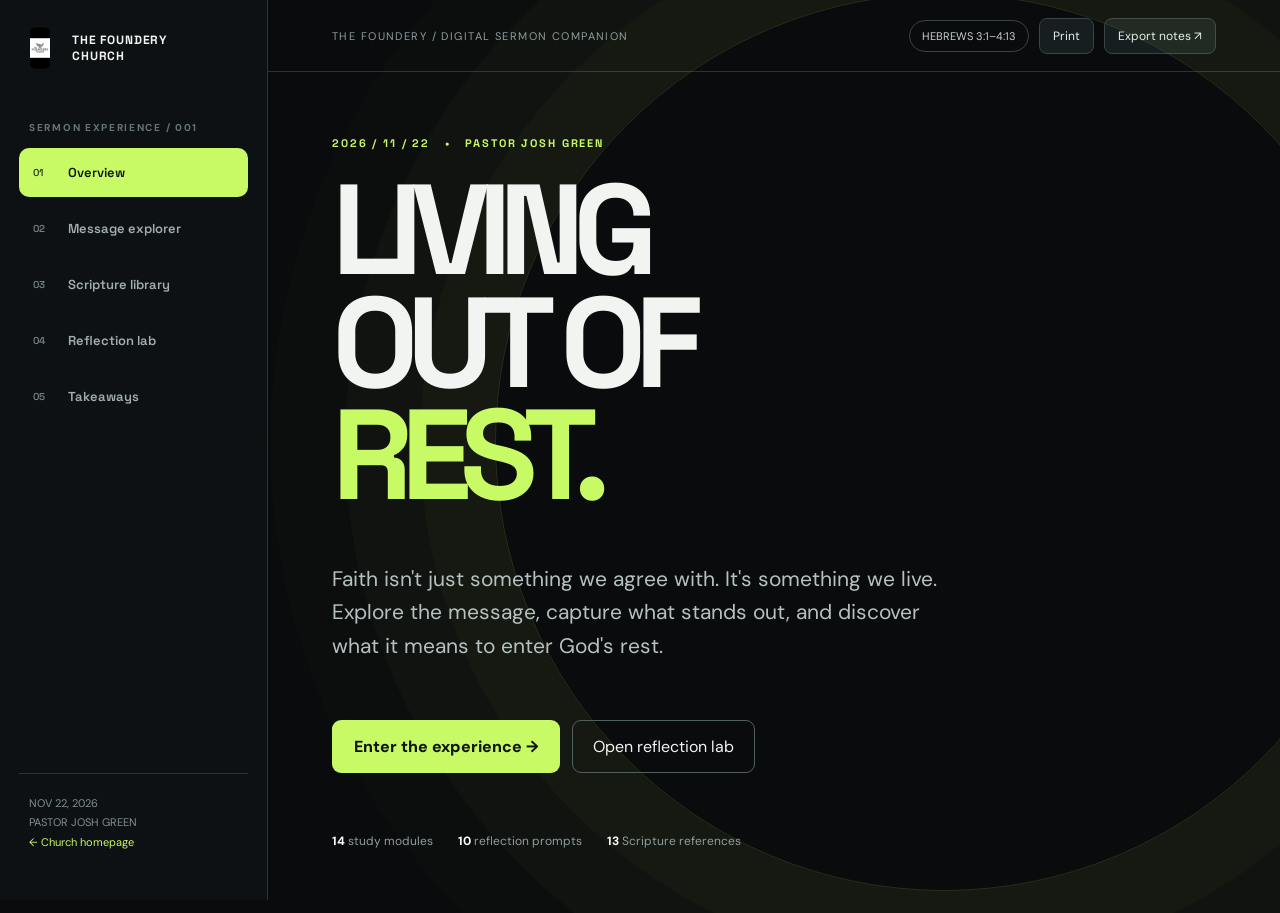
==== commit 743a73ac: "Improve sermon companion with full Scripture excerpts, module jump navigation and completion trackin" ====
--- a/sermons/living-out-of-rest/index.html
+++ b/sermons/living-out-of-rest/index.html
@@ -1,6 +1,6 @@
 <!doctype html><html lang="en"><head><meta charset="utf-8"><meta name="viewport" content="width=device-width,initial-scale=1"><meta name="theme-color" content="#0a0b0d"><meta name="description" content="Living Out of Rest — interactive sermon companion for Pastor Josh Green, November 22, 2026."><title>Living Out of Rest — The Foundery</title><link rel="preconnect" href="https://fonts.googleapis.com"><link href="https://fonts.googleapis.com/css2?family=DM+Sans:wght@400;500;600;700&family=Space+Grotesk:wght@400;500;600;700&display=swap" rel="stylesheet"><style>
 :root{--bg:#090b0d;--panel:#12161a;--panel2:#171c20;--line:#2b3238;--fg:#f2f4f1;--sub:#99a5a8;--accent:#c8fa65}*{box-sizing:border-box}html,body{margin:0;min-height:100%;background:var(--bg);color:var(--fg);font-family:'DM Sans',sans-serif}button,textarea{font:inherit}button{cursor:pointer}a{color:inherit}button:focus-visible,a:focus-visible,textarea:focus-visible{outline:2px solid var(--accent);outline-offset:3px}.shell{display:grid;grid-template-columns:268px minmax(0,1fr);min-height:100vh}.rail{position:sticky;top:0;height:100vh;display:flex;flex-direction:column;border-right:1px solid var(--line);background:#0e1114;padding:27px 19px;z-index:5}.identity{display:flex;align-items:center;gap:11px;text-decoration:none;font:700 12px 'Space Grotesk';letter-spacing:.07em}.identity img{width:42px;height:42px;object-fit:contain;border-radius:50%;filter:grayscale(1)}.rail-label{color:#66747a;text-transform:uppercase;letter-spacing:.17em;font-size:10px;font-weight:700;margin:52px 10px 14px}.nav{display:grid;gap:7px}.nav button{width:100%;display:flex;align-items:center;gap:13px;background:none;border:1px solid transparent;color:#a2afb1;text-align:left;padding:15px 13px;font:600 13px 'Space Grotesk';border-radius:10px}.nav button span{font-size:10px;color:#718184;width:22px}.nav button.active{background:#c8fa65;color:#101510}.nav button.active span{color:#304120}.rail-bottom{margin-top:auto;border-top:1px solid var(--line);padding:20px 10px;color:#819094;font-size:11px;line-height:1.8}.rail-bottom a{text-decoration:none;color:#c8fa65}.main{min-width:0;position:relative;overflow:hidden}.top{height:72px;border-bottom:1px solid var(--line);display:flex;align-items:center;justify-content:space-between;padding:0 clamp(22px,5vw,80px);gap:15px}.top small{color:#8e9c9f;font-size:11px;letter-spacing:.13em;text-transform:uppercase}.top-right{display:flex;align-items:center;gap:10px}.chip{border:1px solid #364249;border-radius:30px;padding:8px 12px;color:#cbd4d3;font-size:11px;white-space:nowrap}.top button{border:1px solid #39454a;background:#171e20;color:#e8f1ec;border-radius:8px;padding:9px 13px;font-size:12px}.screen{display:none;min-height:calc(100vh - 72px);padding:clamp(26px,5vw,80px);animation:enter .35s ease}.screen.active{display:block}@keyframes enter{from{opacity:0;transform:translateY(12px)}to{opacity:1;transform:translateY(0)}}.eyebrow{font:700 11px 'Space Grotesk';color:var(--accent);text-transform:uppercase;letter-spacing:.17em}.display{font:700 clamp(64px,10vw,156px)/.88 'Space Grotesk';letter-spacing:-.095em;text-transform:uppercase;margin:24px 0 30px}.display span{color:var(--accent)}.hero{position:relative;min-height:calc(100vh - 235px);display:flex;flex-direction:column;justify-content:center;isolation:isolate}.hero:before{content:"";position:absolute;z-index:-1;right:-20%;top:-20%;width:70vw;height:70vw;max-width:950px;max-height:950px;border:1px solid #7a9b4940;border-radius:50%;box-shadow:0 0 0 75px #c8fa6506,0 0 0 150px #c8fa6505,0 0 0 225px #c8fa6503;pointer-events:none}.hero p{max-width:620px;color:#b6c2c1;font-size:clamp(16px,2vw,21px);line-height:1.6}.hero-foot{display:flex;gap:12px;flex-wrap:wrap;margin:35px 0}.primary{background:var(--accent);color:#101510;border:0;border-radius:9px;padding:16px 22px;font-weight:800}.secondary{background:transparent;color:var(--fg);border:1px solid #52605b;border-radius:9px;padding:15px 20px}.stats{display:flex;gap:25px;flex-wrap:wrap;margin-top:25px;color:#8f9d9f;font-size:12px}.stats b{color:white}.section-head{display:flex;align-items:center;justify-content:space-between;gap:15px;margin-bottom:30px}.section-head h1{font:700 clamp(36px,6vw,70px)/1 'Space Grotesk';letter-spacing:-.065em;margin:12px 0}.muted{color:var(--sub);line-height:1.6}.workspace{display:grid;grid-template-columns:minmax(0,1fr) minmax(260px,.72fr);gap:22px;align-items:start}.study-panel,.note-panel,.item{background:var(--panel);border:1px solid var(--line);border-radius:17px;padding:clamp(22px,3vw,36px)}.step-index{font:700 12px 'Space Grotesk';color:var(--accent);letter-spacing:.14em}.study-panel h2{font:700 clamp(30px,4.5vw,56px)/1.08 'Space Grotesk';letter-spacing:-.065em;margin:25px 0}.study-panel .verse{display:inline-block;border:1px solid #3a4946;border-radius:30px;color:#c5e5d2;padding:8px 13px;font-size:12px}.study-panel p{font-size:17px;color:#c5d1cf;line-height:1.8;max-width:700px}.step-controls{display:flex;justify-content:space-between;gap:10px;margin-top:55px}.step-controls button{background:#222c2d;border:1px solid #3a4747;border-radius:8px;color:white;padding:13px 18px;font-weight:700}.step-controls button:last-child{background:var(--accent);color:#111;border-color:var(--accent)}.step-controls button:disabled{opacity:.3;cursor:default}.note-panel{position:sticky;top:25px;background:#18201c;border-color:#34483a}.note-panel h3{font:700 22px 'Space Grotesk';margin:5px 0 10px}.note-panel textarea,.item textarea{width:100%;min-height:250px;resize:vertical;border:1px solid #3a4944;border-radius:10px;background:#0d1512;color:white;padding:16px;line-height:1.7}.note-panel .small{font-size:11px;color:#9caf9c;margin-top:12px}.progress{height:4px;background:#29322b;border-radius:9px;overflow:hidden;margin:20px 0}.progress div{height:100%;background:var(--accent);width:0;transition:width .3s}.grid{display:grid;grid-template-columns:repeat(2,minmax(0,1fr));gap:14px}.item{min-width:0}.item h3{font:700 19px 'Space Grotesk';letter-spacing:-.03em}.item .count{color:var(--accent);font-size:12px;font-weight:700}.item p{color:#d0d9d6;line-height:1.65}.item textarea{min-height:125px}.ref{display:flex;align-items:center;justify-content:space-between;text-decoration:none;gap:15px;padding:20px;border:1px solid var(--line);background:var(--panel);border-radius:10px;font-weight:700}.ref:hover{border-color:var(--accent)}.ref span{color:var(--accent)}.quote{font:700 clamp(36px,5vw,70px)/1.1 'Space Grotesk';letter-spacing:-.065em;max-width:920px;margin:50px 0;color:var(--accent)}.bottom-nav{display:none}.toast{position:fixed;right:22px;bottom:22px;background:var(--accent);color:#111;padding:13px 18px;border-radius:9px;font-size:13px;font-weight:700;z-index:20;display:none}.toast.show{display:block}
 @media(max-width:900px){.shell{grid-template-columns:1fr}.rail{display:none}.bottom-nav{position:fixed;bottom:0;left:0;right:0;display:flex;background:#101518f5;border-top:1px solid #394447;z-index:10;justify-content:space-around;padding:9px 6px max(10px,env(safe-area-inset-bottom))}.bottom-nav button{background:none;border:0;color:#9ba9a9;font:700 10px 'Space Grotesk';padding:9px 7px;min-width:52px}.bottom-nav button.active{color:var(--accent)}.screen{padding:30px 20px 110px;min-height:calc(100vh - 72px)}.top{padding:0 20px}.workspace{grid-template-columns:1fr}.note-panel{position:static}.hero{min-height:calc(100dvh - 210px)}.display{font-size:clamp(65px,13vw,115px)}.grid{grid-template-columns:1fr}}@media(max-width:480px){.chip{display:none}.top small{font-size:10px}.display{font-size:clamp(60px,14vw,85px)}.hero-foot{display:grid}.hero-foot button{width:100%}.stats{gap:12px}.section-head h1{font-size:43px}.study-panel h2{font-size:36px}.step-controls button{padding:12px}.hero:before{right:-80%;top:0;width:110vw;height:110vw}}@media print{.rail,.bottom-nav,.top,.step-controls,.hero-foot{display:none!important}.shell{display:block}.screen{display:block!important;min-height:auto;padding:15px}.workspace,.grid{display:block}.item,.study-panel,.note-panel{break-inside:avoid;margin-bottom:15px;background:white;color:black;border:1px solid #aaa}.hero{min-height:auto}.display{font-size:55px}.muted,.item p,.study-panel p{color:black}body{background:white;color:black}}
-</style></head><body><div class="shell"><aside class="rail"><a class="identity" href="../../index.html"><img src="../../assets/foundery-logo-source.jpg" alt=""><span>THE FOUNDERY<br>CHURCH</span></a><div class="rail-label">Sermon experience / 001</div><nav class="nav" aria-label="Main navigation"><button data-tab="home" class="active"><span>01</span>Overview</button><button data-tab="study"><span>02</span>Message explorer</button><button data-tab="scripture"><span>03</span>Scripture library</button><button data-tab="reflect"><span>04</span>Reflection lab</button><button data-tab="takeaways"><span>05</span>Takeaways</button></nav><div class="rail-bottom">NOV 22, 2026<br>PASTOR JOSH GREEN<br><a href="../../index.html">← Church homepage</a></div></aside><main class="main"><div class="top"><small>THE FOUNDERY / DIGITAL SERMON COMPANION</small><div class="top-right"><span class="chip">HEBREWS 3:1–4:13</span><button id="export">Export notes ↗</button></div></div><section class="screen active" id="home"><div class="hero"><div class="eyebrow">2026 / 11 / 22 &nbsp; • &nbsp; PASTOR JOSH GREEN</div><h1 class="display">LIVING<br>OUT OF<br><span>REST.</span></h1><p>Faith isn't just something we agree with. It's something we live. Explore the message, capture what stands out, and discover what it means to enter God's rest.</p><div class="hero-foot"><button class="primary" data-go="study">Enter the experience →</button><button class="secondary" data-go="reflect">Open reflection lab</button></div><div class="stats"><span><b>14</b> study modules</span><span><b>10</b> reflection prompts</span><span><b>13</b> Scripture references</span></div></div></section><section class="screen" id="study"><div class="section-head"><div><div class="eyebrow">MODULE / MESSAGE EXPLORER</div><h1>Go deeper.</h1></div><span class="chip" id="stepcount">01 / 14</span></div><div class="progress"><div id="bar"></div></div><div class="workspace"><article class="study-panel"><div class="step-index" id="stepindex"></div><h2 id="steptitle"></h2><span class="verse" id="stepverse"></span><p id="stepbody"></p><div class="step-controls"><button id="prev">← Previous</button><button id="next">Next module →</button></div></article><aside class="note-panel"><div class="eyebrow">YOUR PRIVATE WORKSPACE</div><h3>Capture the moment.</h3><p class="muted">Write what stands out to you. Notes are saved on this device.</p><textarea id="stepnote" aria-label="Notes for current study module" placeholder="A thought, a question, a prayer…"></textarea><div class="small" id="saveinfo">Auto-save enabled where supported</div></aside></div></section><section class="screen" id="scripture"><div class="section-head"><div><div class="eyebrow">SCRIPTURE / REFERENCE LIBRARY</div><h1>Open the Word.</h1></div></div><p class="muted">Explore every passage referenced in this study. Scripture links open the NIV on BibleGateway.</p><div class="grid" id="refs"></div></section><section class="screen" id="reflect"><div class="section-head"><div><div class="eyebrow">REFLECTION / PERSONAL PRACTICE</div><h1>Make it real.</h1></div></div><p class="quote">“Belief agrees. Faith acts.”</p><p class="muted">Move from hearing the message to responding to it. Your answers stay on your device.</p><div class="grid" id="questions"></div><div class="item" style="margin-top:18px;background:#1b261b;border-color:#526c43"><div class="eyebrow">THIS WEEK / ONE STEP FORWARD</div><h3>What's one step of faith you'll take?</h3><textarea id="next-step" data-note placeholder="This week, I will…"></textarea></div></section><section class="screen" id="takeaways"><div class="section-head"><div><div class="eyebrow">THE SIGNAL / WHAT TO REMEMBER</div><h1>Carry it forward.</h1></div></div><div class="grid" id="takeawaygrid"></div><div class="hero-foot"><button class="primary" data-go="reflect">Put it into practice →</button></div></section></main></div><nav class="bottom-nav" aria-label="Mobile navigation"><button data-tab="home" class="active">HOME</button><button data-tab="study">STUDY</button><button data-tab="scripture">BIBLE</button><button data-tab="reflect">REFLECT</button><button data-tab="takeaways">RECAP</button></nav><div class="toast" id="toast" role="status"></div><script id="content" type="application/json">{"studies":[{"title":"Does the Gospel Help Me Right Now?","verse":"Hebrews 2:18; 3:1","body":"How does the gospel speak into worry, anxiety, bitterness, resentment, and everyday strain?"},{"title":"We Are His House","verse":"Hebrews 3:1–6; Isaiah 66:1–2; Acts 17:24","body":"God’s house is his people, not a building. He intends to dwell within us."},{"title":"The Servant and the Son","verse":"Hebrews 3:1–6; Ephesians 3:17–19","body":"Moses served faithfully in God’s house; Christ is the Son over the house."},{"title":"The Little Word “If”","verse":"Hebrews 3:6, 14","body":"Holding firmly points to a living, continuing faith—not merely outward identification."},{"title":"A Compromised People","verse":"Numbers 13–14; Hebrews 3","body":"Israel experienced deliverance yet refused to trust God when facing the giants."},{"title":"Two Warnings: Drifting and Hardening","verse":"Hebrews 3:7–13","body":"Hearing without responding can lead to drift and a hardened heart."},{"title":"The Sign of Reality: Belief vs. Faith","verse":"Hebrews 4:1–2","body":"Belief agrees with the message; faith responds and acts."},{"title":"The Goal Is Rest","verse":"Hebrews 4:9–11","body":"God calls us away from self-driven strain into trust in Christ."},{"title":"The Instrument That Brings Us into Rest","verse":"Hebrews 4:12","body":"God’s living word reveals old patterns and exposes what needs to change."},{"title":"Nothing Is Hidden","verse":"Hebrews 4:13","body":"We can bring our struggles honestly before the God who sees everything."},{"title":"Application: Name Your Giants","verse":"Hebrews 3:12–13","body":"Identify one fear, bitterness, envy, or insecurity and take one concrete step of faith."},{"title":"Application: Truth Known vs. Truth Done","verse":"James 1:22; Matthew 11:28–30","body":"Read a passage each morning and act on one specific truth before the day ends."},{"title":"Application: Encourage One Another Daily","verse":"Hebrews 3:13","body":"Check in with one or two people this week and pray for each other."},{"title":"Further Study","verse":"Psalm 95:7–11; Numbers 13–14; Matthew 11:28–30; James 1:22–25; Ephesians 3:16–19","body":"Compare these passages and reflect on the invitation to live in Christ’s rest."}],"questions":["Which struggle—worry, anxiety, inferiority, bitterness, or resentment—most often affects you? How does the gospel speak to it?","How does understanding God’s house as people change your view of everyday life and community?","What changes when you see Christ as the Son over the house rather than a servant helping you prepare it?","How can you take the conditional language in Hebrews 3:6 and 3:14 seriously without living in fear?","What outward signs of faith might distract us from actually trusting God?","Where have you known a truth but resisted acting on it?","What is the difference between belief and faith in your own experience?","What does resting from your own works look like without becoming passive?","When has Scripture or a life experience exposed something you needed to change?","Who could you encourage this week, and how will you do it?"],"takes":["We are God’s house; he dwells in his people.","Christ is the Son over the house.","Genuine faith continues and changes how we live.","Truth acted on brings freedom.","Belief agrees; faith acts.","Rest means trusting Christ rather than straining alone.","God’s word exposes old patterns and leads us toward freedom.","Respond today and encourage one another."],"refs":["Hebrews 3:1-6","Hebrews 3:12-14","Hebrews 4:1-2","Hebrews 4:9-11","Hebrews 4:12-13","Isaiah 66:1-2","Acts 17:24","1 Corinthians 6:19","Ephesians 3:17-19","Matthew 11:28-30","James 1:22","Psalm 95:7-11","Numbers 13-14"]}</script><script>
-(()=>{const data=JSON.parse(document.getElementById('content').textContent),prefix='foundery-rest-20261122:',q=s=>document.querySelector(s),qa=s=>[...document.querySelectorAll(s)];let step=0;const store=(k,v)=>{try{localStorage.setItem(prefix+k,v)}catch(e){q('#saveinfo').textContent='Local saving unavailable. Export your notes to keep them.'}},load=k=>{try{return localStorage.getItem(prefix+k)||''}catch(e){return''}},toast=s=>{const t=q('#toast');t.textContent=s;t.classList.add('show');setTimeout(()=>t.classList.remove('show'),2600)};function tab(name){qa('.screen').forEach(e=>e.classList.toggle('active',e.id===name));qa('[data-tab]').forEach(e=>e.classList.toggle('active',e.dataset.tab===name));window.scrollTo({top:0,behavior:'instant'});if(name==='study')renderStep()}qa('[data-tab]').forEach(b=>b.addEventListener('click',()=>tab(b.dataset.tab)));qa('[data-go]').forEach(b=>b.addEventListener('click',()=>tab(b.dataset.go)));function renderStep(){const s=data.studies[step];q('#stepindex').textContent='FIELD NOTE '+String(step+1).padStart(2,'0')+' / 14';q('#steptitle').innerHTML=s.title;q('#stepverse').innerHTML=s.verse;q('#stepbody').innerHTML=s.body;q('#stepcount').textContent=String(step+1).padStart(2,'0')+' / 14';q('#bar').style.width=((step+1)/14*100)+'%';q('#stepnote').value=load('note-'+step);q('#prev').disabled=step===0;q('#next').textContent=step===13?'Start reflection →':'Next module →'}q('#prev').onclick=()=>{step=Math.max(0,step-1);renderStep()};q('#next').onclick=()=>{if(step===13)tab('reflect');else{step++;renderStep()}};q('#stepnote').addEventListener('input',e=>store('note-'+step,e.target.value));data.refs.forEach((r,i)=>{let a=document.createElement('a');a.className='ref';a.href='https://www.biblegateway.com/passage/?search='+encodeURIComponent(r)+'&version=NIV';a.target='_blank';a.rel='noopener noreferrer';a.innerHTML='<div><span>REF '+String(i+1).padStart(2,'0')+'</span><br>'+r+'</div><span>↗</span>';q('#refs').append(a)});data.questions.forEach((v,i)=>{let el=document.createElement('article');el.className='item';el.innerHTML='<div class="count">REFLECTION '+String(i+1).padStart(2,'0')+'</div><p>'+v+'</p><textarea data-note id="question-'+i+'" aria-label="Answer to reflection '+(i+1)+'" placeholder="Your response…"></textarea>';q('#questions').append(el)});data.takes.forEach((v,i)=>{let el=document.createElement('article');el.className='item';el.innerHTML='<div class="count">TAKEAWAY '+String(i+1).padStart(2,'0')+'</div><h3>'+v+'</h3>';q('#takeawaygrid').append(el)});qa('textarea[data-note]').forEach(el=>{el.value=load(el.id);el.addEventListener('input',()=>store(el.id,el.value))});q('#export').onclick=()=>{let text='LIVING OUT OF REST — NOVEMBER 22, 2026\nPastor Josh Green\n\n';data.studies.forEach((s,i)=>{const v=load('note-'+i);if(v.trim())text+=s.title.replace(/&amp;/g,'&')+'\n'+v+'\n\n'});data.questions.forEach((s,i)=>{const v=load('question-'+i);if(v.trim())text+=s.replace(/&amp;/g,'&')+'\n'+v+'\n\n'});if(load('next-step'))text+='MY NEXT STEP\n'+load('next-step');const blob=new Blob([text],{type:'text/plain;charset=utf-8'}),url=URL.createObjectURL(blob),a=document.createElement('a');a.href=url;a.download='living-out-of-rest-my-notes.txt';a.click();setTimeout(()=>URL.revokeObjectURL(url),1000);toast('Notes exported')};renderStep()})();
+ .module-tools{display:flex;align-items:center;gap:14px;flex-wrap:wrap;margin:0 0 20px}.module-tools label{color:#a8b6b4;font-size:12px}.module-tools select{max-width:100%;min-width:240px;flex:1;background:#1c2525;color:#eff4ed;border:1px solid #465752;border-radius:9px;padding:13px;font:600 13px 'DM Sans'}.module-tools span{color:#bde78e;font-size:12px}.step-controls{flex-wrap:wrap}.step-controls button:first-child{background:#243527;color:#d9ffc2;border-color:#4b714b}.step-controls button:first-child[aria-pressed=true]{background:#c8fa65;color:#111}.scripture-list{display:grid;gap:12px}.scripture-entry{background:#12191a;border:1px solid #303d3d;border-radius:14px;overflow:hidden}.scripture-entry summary{cursor:pointer;display:flex;justify-content:space-between;align-items:center;gap:20px;padding:22px;font-weight:700;list-style:none}.scripture-entry summary::-webkit-details-marker{display:none}.scripture-entry summary span{color:#c8fa65}.scripture-entry[open]{border-color:#6c9d70}.scripture-body{padding:0 24px 24px}.scripture-body blockquote{font-size:clamp(17px,2vw,22px);line-height:1.8;border-left:3px solid #c8fa65;padding-left:22px;margin:8px 0 18px;color:#e3eae4}.scripture-body small{color:#9baaa3}.scripture-body a{display:inline-block;margin-top:15px;color:#c8fa65;font-size:12px}.note-panel textarea{min-height:330px}.study-panel p{white-space:pre-line}.top-right{flex-wrap:wrap;justify-content:flex-end}@media(max-width:480px){.top-right #print{display:none}.module-tools select{min-width:0;width:100%}.step-controls button{flex:1}.step-controls button:first-child{flex-basis:100%}}@media print{.scripture-entry .scripture-body{display:block!important}.scripture-entry{break-inside:avoid}.note-panel textarea{color:black!important;background:white!important}} </style></head><body><div class="shell"><aside class="rail"><a class="identity" href="../../index.html"><img src="../../assets/foundery-logo-source.jpg" alt=""><span>THE FOUNDERY<br>CHURCH</span></a><div class="rail-label">Sermon experience / 001</div><nav class="nav" aria-label="Main navigation"><button data-tab="home" class="active"><span>01</span>Overview</button><button data-tab="study"><span>02</span>Message explorer</button><button data-tab="scripture"><span>03</span>Scripture library</button><button data-tab="reflect"><span>04</span>Reflection lab</button><button data-tab="takeaways"><span>05</span>Takeaways</button></nav><div class="rail-bottom">NOV 22, 2026<br>PASTOR JOSH GREEN<br><a href="../../index.html">← Church homepage</a></div></aside><main class="main"><div class="top"><small>THE FOUNDERY / DIGITAL SERMON COMPANION</small><div class="top-right"><span class="chip">HEBREWS 3:1–4:13</span><button id="print" type="button">Print</button><button id="export">Export notes ↗</button></div></div><section class="screen active" id="home"><div class="hero"><div class="eyebrow">2026 / 11 / 22 &nbsp; • &nbsp; PASTOR JOSH GREEN</div><h1 class="display">LIVING<br>OUT OF<br><span>REST.</span></h1><p>Faith isn't just something we agree with. It's something we live. Explore the message, capture what stands out, and discover what it means to enter God's rest.</p><div class="hero-foot"><button class="primary" data-go="study">Enter the experience →</button><button class="secondary" data-go="reflect">Open reflection lab</button></div><div class="stats"><span><b>14</b> study modules</span><span><b>10</b> reflection prompts</span><span><b>13</b> Scripture references</span></div></div></section><section class="screen" id="study"><div class="section-head"><div><div class="eyebrow">MODULE / MESSAGE EXPLORER</div><h1>Go deeper.</h1></div><span class="chip" id="stepcount">01 / 14</span></div><div class="module-tools"><label for="module-picker">Jump to section</label><select id="module-picker" aria-label="Choose a study section"></select><span id="completed-count">0 / 14 completed</span></div><div class="progress"><div id="bar"></div></div><div class="workspace"><article class="study-panel"><div class="step-index" id="stepindex"></div><h2 id="steptitle"></h2><span class="verse" id="stepverse"></span><p id="stepbody"></p><div class="step-controls"><button id="complete" type="button" aria-pressed="false">○ Mark complete</button><button id="prev">← Previous</button><button id="next">Next module →</button></div></article><aside class="note-panel"><div class="eyebrow">YOUR PRIVATE WORKSPACE</div><h3>Capture the moment.</h3><p class="muted">Write what stands out to you. Notes are saved on this device.</p><textarea id="stepnote" aria-label="Notes for current study module" placeholder="A thought, a question, a prayer…"></textarea><div class="small" id="saveinfo">Auto-save enabled where supported</div></aside></div></section><section class="screen" id="scripture"><div class="section-head"><div><div class="eyebrow">SCRIPTURE / REFERENCE LIBRARY</div><h1>Open the Word.</h1></div></div><p class="muted">Explore every passage referenced in this study. Scripture links open the NIV on BibleGateway.</p><div class="scripture-list" id="refs"></div></section><section class="screen" id="reflect"><div class="section-head"><div><div class="eyebrow">REFLECTION / PERSONAL PRACTICE</div><h1>Make it real.</h1></div></div><p class="quote">“Belief agrees. Faith acts.”</p><p class="muted">Move from hearing the message to responding to it. Your answers stay on your device.</p><div class="grid" id="questions"></div><div class="item" style="margin-top:18px;background:#1b261b;border-color:#526c43"><div class="eyebrow">THIS WEEK / ONE STEP FORWARD</div><h3>What's one step of faith you'll take?</h3><textarea id="next-step" data-note placeholder="This week, I will…"></textarea></div></section><section class="screen" id="takeaways"><div class="section-head"><div><div class="eyebrow">THE SIGNAL / WHAT TO REMEMBER</div><h1>Carry it forward.</h1></div></div><div class="grid" id="takeawaygrid"></div><div class="hero-foot"><button class="primary" data-go="reflect">Put it into practice →</button></div></section></main></div><nav class="bottom-nav" aria-label="Mobile navigation"><button data-tab="home" class="active">HOME</button><button data-tab="study">STUDY</button><button data-tab="scripture">BIBLE</button><button data-tab="reflect">REFLECT</button><button data-tab="takeaways">RECAP</button></nav><div class="toast" id="toast" role="status"></div><script id="content" type="application/json">{"studies":[{"title":"Does the Gospel Help Me Right Now?","verse":"Hebrews 2:18; 3:1","body":"The sermon begins with a practical question: does the good news have anything to say about nervous strain, an inferiority complex, anxiety and worry, or bitterness and resentment? These are real sources of stress in everyday life. Hebrews 2 ends with Jesus as the high priest who helps us in the midst of temptation. Hebrews 3 picks up that theme and addresses the problem of frustration and anxiety. As you study, keep asking where you need the gospel to speak into your own life today."},{"title":"We Are His House","verse":"Hebrews 3:1–6; Isaiah 66:1–2; Acts 17:24","body":"The word \"house\" appears six times in Hebrews 3:1-6. It is often misunderstood to mean a church building, but the early church had no buildings for two or three hundred years. When they spoke of the house of God, they meant people. Isaiah 66 and Acts 17 remind us that God does not live in shrines made by human hands, and the Tabernacle was only a picture. Verse 6 settles it: \"we are his house.\" God's purpose is to dwell in people and to make them the dwelling place of his life."},{"title":"The Servant and the Son","verse":"Hebrews 3:1–6; Ephesians 3:17–19","body":"Moses was faithful as a servant in God's house, but Christ is faithful as the Son over God's house. A servant is always preparing things in anticipation of something yet to come. Moses' work pointed ahead to what God would later speak. A son, by contrast, takes possession of the house, because the house was made for him. Christ has come to inhabit us, so that he may \"dwell in your hearts through faith\" (Ephesians 3:17). As Ray Stedman put it, when you put Christ into the Christian, you put God back into man."},{"title":"The Little Word “If”","verse":"Hebrews 3:6, 14","body":"Hebrews 3:6 and 3:14 both include a condition: we are his house \"if indeed we hold firmly.\" The sermon explains that this \"if\" addresses people who may feel like Christians, hold the right creed, and follow the right rituals, yet never see new life produced in them. This is not hypocrisy but self-deception. Continuance is the ultimate proof of reality. The passage is meant to shake us honestly, not to crush us."},{"title":"A Compromised People","verse":"Numbers 13–14; Hebrews 3","body":"Israel went through every outward sign of deliverance. They killed the Passover lamb, sprinkled the blood, followed Moses, and passed through the Red Sea. Yet at the border of the promised land they held back out of fear of the giants. Their refusal revealed that they never truly believed God. They had acted only to escape the danger of Egypt. Many of us likewise count Christ's death valid for us and have been baptized, but when God asks us to face the giants of anxiety, fear, bitterness, jealousy, and envy by faith, we refuse and remain in the wilderness."},{"title":"Two Warnings: Drifting and Hardening","verse":"Hebrews 3:7–13","body":"The first warning is drifting: sitting through meeting after meeting while the words of life flow by unheard. The second is hardening: hearing and understanding the truth but taking no action on it. Truth known never does anything; it is truth done that sets us free. Truth that is known but not acted on hardens the heart until we lose the ability to believe. God's oath that they would never enter his rest is not impatience but a description of how things work."},{"title":"The Sign of Reality: Belief vs. Faith","verse":"Hebrews 4:1–2","body":"Hebrews 4:1-2 says the message Israel heard was of no value to them because they did not share the faith of those who obeyed. The sermon draws a sharp line between belief and faith. Belief agrees with the message, while faith acts on it. When Christ enters a human heart, there is a radical change of government, and that must in time produce a revolutionary change in behavior. These words must be taken seriously."},{"title":"The Goal Is Rest","verse":"Hebrews 4:9–11","body":"God rested on the seventh day, and Hebrews 4 declares that \"there remains, then, a Sabbath-rest for the people of God.\" Verse 10 gives a new principle of human behavior: whoever enters God's rest also rests from their own works. Humanity fell from this principle, and Jesus Christ restores us to it. The sermon calls this the freedom from strain, which means ceasing our own self-driven efforts and letting Christ live through us. Unless this principle is at work in us, we have no assurance that we belong to the body of Christ."},{"title":"The Instrument That Brings Us into Rest","verse":"Hebrews 4:12","body":"Even with Christ's new life in us, we often respond along old lines with bitterness, impatience, anger, anxiety, fear, and feelings of inferiority. We may not recognize the old patterns when they show up in practical ways. God's living word, whether it comes through Scripture, a sermon, or a confirmation in life, is the Holy Spirit's instrument. It strips off the false and exposes the entrenched power of the flesh. It can be ruthless, taking down our fences and facades and reaching the very core of our nature."},{"title":"Nothing Is Hidden","verse":"Hebrews 4:13","body":"Hebrews 4:13 closes the passage with a sobering and clarifying truth: everything is uncovered and laid bare before the eyes of the one to whom we must give account. This is not meant to produce terror but honesty. The God who sees everything is the same high priest who helps us in our temptation. Because nothing can be hidden, we are invited to bring even our deepest struggles into the light and to act on the truth he shows us."},{"title":"Application: Name Your Giants","verse":"Hebrews 3:12–13","body":"The sermon names giants such as anxiety, fear, bitterness, jealousy, envy, and inferiority. Take a few quiet minutes to identify the one that most often keeps you in the wilderness. Write down a recent situation where you responded along old lines. Then ask: What would it look like to take one step of faith, not just belief, in that area this week? Share your step with a trusted friend or group member for accountability."},{"title":"Application: Truth Known vs. Truth Done","verse":"James 1:22; Matthew 11:28–30","body":"Choose one passage from this study, such as Hebrews 4:9-13 or Matthew 11:28-30, and read it slowly each morning this week. Each day, write down one specific way you can act on it before the day ends. At the end of the week, review your list. Where did acting on the truth bring freedom? Where did you notice resistance or hardening?"},{"title":"Application: Encourage One Another Daily","verse":"Hebrews 3:13","body":"Hebrews 3:13 calls us to encourage one another daily \"as long as it is called Today.\" Choose one or two people in your church community and commit to a daily or near-daily check-in this week, by text, call, or in person. Ask each other how you are responding to God's word and where you need to take a step of faith. Pray for one another by name."},{"title":"Further Study","verse":"Psalm 95:7–11; Numbers 13–14; Matthew 11:28–30; James 1:22–25; Ephesians 3:16–19","body":"To go deeper, read Psalm 95:7-11, the passage Hebrews 3 quotes, and compare it with Numbers 13-14, the account of Israel's refusal at the border of the land. Study Matthew 11:28-30 for Jesus' own invitation to rest. Read James 1:22-25 alongside the sermon's warning that truth known never does anything. Finally, reflect on Ephesians 3:16-19 as a prayer for Christ to dwell in us fully."}],"questions":["Of the struggles named at the start (nervous strain, an inferiority complex, anxiety and worry, bitterness and resentment), which do you most often face? How have you tried to deal with it, and what has the gospel had to say about it?","The sermon claims that \"the house of God\" means people, not a building. How does this change the way you think about your body, your daily life, and your church community?","How does it change your view of the Christian life to say that Christ is the Son who has come to possess the house, rather than a servant helping you prepare it?","Hebrews 3:6 and 3:14 say we are God's house \"if\" we hold firmly to our confidence to the end. How do you understand this condition? How can we take it seriously without falling into fear or constant self-doubt?","Israel performed every outward ritual of deliverance yet refused to face the giants in faith. What outward signs of faith can we rely on while avoiding the real tests of trust?","The sermon says, \"Truth known never does anything; it is truth done which sets us free.\" Where have you seen truth you knew but did not act on make your heart harder over time?","What is the difference between belief and faith as described in Hebrews 4:1-2? Give an example from your own life of the difference.","What do you think it means in practice to \"rest from our works as God did from his\" (Hebrews 4:10)? How is this different from passivity or laziness?","The sermon describes the word of God as ruthless in stripping away pretense. Describe a time when Scripture, a sermon, or a life circumstance exposed something in you that you had not seen. How did you respond?","Hebrews 3:13 calls us to encourage one another daily. What would it take for your group or church to practice this, and who might God be asking you to encourage this week?"],"takes":["We are the house of God. His purpose is to dwell in people and live his life through them.","Christ is the Son over the house, and he has come to take possession of us, not merely to assist us.","Genuine faith shows itself in continuance and changed behavior, not in outward rituals or correct beliefs alone.","Truth that is known but not acted on hardens the heart, while truth that is done sets us free.","Belief agrees with the message, but faith acts on it.","God's goal for us is rest, which means ceasing our own strained efforts and trusting Christ to live through us.","God's living word exposes the old patterns in us and leads us into freedom, and nothing is hidden from his sight.","Today is the day to hear his voice and respond, and we are meant to encourage one another along the way."],"refs":["Hebrews 3:1-6","Hebrews 3:12-14","Hebrews 4:1-2","Hebrews 4:9-11","Hebrews 4:12-13","Isaiah 66:1-2","Acts 17:24","1 Corinthians 6:19","Ephesians 3:17-19","Matthew 11:28-30","James 1:22","Psalm 95:7-11","Numbers 13-14"],"verseTexts":["Therefore, holy brothers and sisters, who share in the heavenly calling, fix your thoughts on Jesus, whom we acknowledge as our apostle and high priest. He was faithful to the one who appointed him, just as Moses was faithful in all God’s house. Jesus has been found worthy of greater honor than Moses, just as the builder of a house has greater honor than the house itself. For every house is built by someone, but God is the builder of everything. “Moses was faithful as a servant in all God’s house,” bearing witness to what would be spoken by God in the future. But Christ is faithful as the Son over God’s house. And we are his house, if indeed we hold firmly to our confidence and the hope in which we glory.","See to it, brothers and sisters, that none of you has a sinful, unbelieving heart that turns away from the living God. But encourage one another daily, as long as it is called “Today,” so that none of you may be hardened by sin’s deceitfulness. We have come to share in Christ, if indeed we hold our original conviction firmly to the very end.","Therefore, since the promise of entering his rest still stands, let us be careful that none of you be found to have fallen short of it. For we also have had the good news proclaimed to us, just as they did; but the message they heard was of no value to them, because they did not share the faith of those who obeyed.","There remains, then, a Sabbath-rest for the people of God; for anyone who enters God’s rest also rests from their works, just as God did from his. Let us, therefore, make every effort to enter that rest, so that no one will perish by following their example of disobedience.","For the word of God is alive and active. Sharper than any double-edged sword, it penetrates even to dividing soul and spirit, joints and marrow; it judges the thoughts and attitudes of the heart. Nothing in all creation is hidden from God’s sight. Everything is uncovered and laid bare before the eyes of him to whom we must give account.","This is what the Lord says: “Heaven is my throne, and the earth is my footstool. Where is the house you will build for me? Where will my resting place be? Has not my hand made all these things, and so they came into being?” declares the Lord.","The God who made the world and everything in it is the Lord of heaven and earth and does not live in temples built by human hands.","Do you not know that your bodies are temples of the Holy Spirit, who is in you, whom you have received from God?","so that Christ may dwell in your hearts through faith. And I pray that you, being rooted and established in love, may have power, together with all the Lord’s holy people, to grasp how wide and long and high and deep is the love of Christ, and to know this love that surpasses knowledge—that you may be filled to the measure of all the fullness of God.","Come to me, all you who are weary and burdened, and I will give you rest. Take my yoke upon you and learn from me, for I am gentle and humble in heart, and you will find rest for your souls. For my yoke is easy and my burden is light.","Do not merely listen to the word, and so deceive yourselves. Do what it says."]}</script><script>
+(()=>{const data=JSON.parse(document.getElementById('content').textContent),prefix='foundery-rest-20261122:',q=s=>document.querySelector(s),qa=s=>[...document.querySelectorAll(s)];let step=0;const store=(k,v)=>{try{localStorage.setItem(prefix+k,v)}catch(e){q('#saveinfo').textContent='Local saving unavailable. Export your notes to keep them.'}},load=k=>{try{return localStorage.getItem(prefix+k)||''}catch(e){return''}},toast=s=>{const t=q('#toast');t.textContent=s;t.classList.add('show');setTimeout(()=>t.classList.remove('show'),2600)};function tab(name){qa('.screen').forEach(e=>e.classList.toggle('active',e.id===name));qa('[data-tab]').forEach(e=>e.classList.toggle('active',e.dataset.tab===name));window.scrollTo({top:0,behavior:'instant'});if(name==='study')renderStep()}qa('[data-tab]').forEach(b=>b.addEventListener('click',()=>tab(b.dataset.tab)));qa('[data-go]').forEach(b=>b.addEventListener('click',()=>tab(b.dataset.go)));function renderStep(){const s=data.studies[step];q('#stepindex').textContent='FIELD NOTE '+String(step+1).padStart(2,'0')+' / 14';q('#steptitle').innerHTML=s.title;q('#stepverse').innerHTML=s.verse;q('#stepbody').innerHTML=s.body;q('#stepcount').textContent=String(step+1).padStart(2,'0')+' / 14';q('#bar').style.width=((step+1)/14*100)+'%';q('#stepnote').value=load('note-'+step);q('#prev').disabled=step===0;q('#next').textContent=step===13?'Start reflection →':'Next module →'}const picker=q('#module-picker');data.studies.forEach((s,i)=>{const opt=document.createElement('option');opt.value=i;opt.textContent=String(i+1).padStart(2,'0')+' — '+s.title.replace(/&amp;/g,'&');picker.append(opt)});picker.addEventListener('change',()=>{step=Number(picker.value);renderStep()});const done=()=>{try{return JSON.parse(localStorage.getItem(prefix+'completed')||'[]')}catch(e){return []}},setDone=a=>{try{localStorage.setItem(prefix+'completed',JSON.stringify(a))}catch(e){toast('Completion tracking unavailable')}};const originalRender=renderStep;renderStep=function(){originalRender();picker.value=String(step);const d=done();q('#completed-count').textContent=d.length+' / 14 completed';q('#complete').setAttribute('aria-pressed',String(d.includes(step)));q('#complete').textContent=d.includes(step)?'✓ Completed':'○ Mark complete'};q('#complete').onclick=()=>{let d=done();d=d.includes(step)?d.filter(n=>n!==step):[...d,step];setDone(d);renderStep()};q('#print').onclick=()=>window.print();q('#prev').onclick=()=>{step=Math.max(0,step-1);renderStep()};q('#next').onclick=()=>{if(step===13)tab('reflect');else{step++;renderStep()}};q('#stepnote').addEventListener('input',e=>store('note-'+step,e.target.value));data.refs.forEach((r,i)=>{let d=document.createElement('details');d.className='scripture-entry';let url='https://www.biblegateway.com/passage/?search='+encodeURIComponent(r)+'&version=NIV';d.innerHTML='<summary><span>REF '+String(i+1).padStart(2,'0')+'</span>'+r+' <span>＋</span></summary><div class="scripture-body">'+(data.verseTexts[i]?'<blockquote>'+data.verseTexts[i]+'</blockquote><small>New International Version (NIV) · Text from the supplied study guide</small>':'<p class="muted">Additional study passage. Open the full passage to read it.</p>')+'<br><a href="'+url+'" target="_blank" rel="noopener noreferrer">Read on BibleGateway ↗</a></div>';q('#refs').append(d)});data.questions.forEach((v,i)=>{let el=document.createElement('article');el.className='item';el.innerHTML='<div class="count">REFLECTION '+String(i+1).padStart(2,'0')+'</div><p>'+v+'</p><textarea data-note id="question-'+i+'" aria-label="Answer to reflection '+(i+1)+'" placeholder="Your response…"></textarea>';q('#questions').append(el)});data.takes.forEach((v,i)=>{let el=document.createElement('article');el.className='item';el.innerHTML='<div class="count">TAKEAWAY '+String(i+1).padStart(2,'0')+'</div><h3>'+v+'</h3>';q('#takeawaygrid').append(el)});qa('textarea[data-note]').forEach(el=>{el.value=load(el.id);el.addEventListener('input',()=>store(el.id,el.value))});q('#export').onclick=()=>{let text='LIVING OUT OF REST — NOVEMBER 22, 2026\nPastor Josh Green\n\n';data.studies.forEach((s,i)=>{const v=load('note-'+i);if(v.trim())text+=s.title.replace(/&amp;/g,'&')+'\n'+v+'\n\n'});data.questions.forEach((s,i)=>{const v=load('question-'+i);if(v.trim())text+=s.replace(/&amp;/g,'&')+'\n'+v+'\n\n'});if(load('next-step'))text+='MY NEXT STEP\n'+load('next-step');const blob=new Blob([text],{type:'text/plain;charset=utf-8'}),url=URL.createObjectURL(blob),a=document.createElement('a');a.href=url;a.download='living-out-of-rest-my-notes.txt';a.click();setTimeout(()=>URL.revokeObjectURL(url),1000);toast('Notes exported')};renderStep()})();
 </script></body></html>
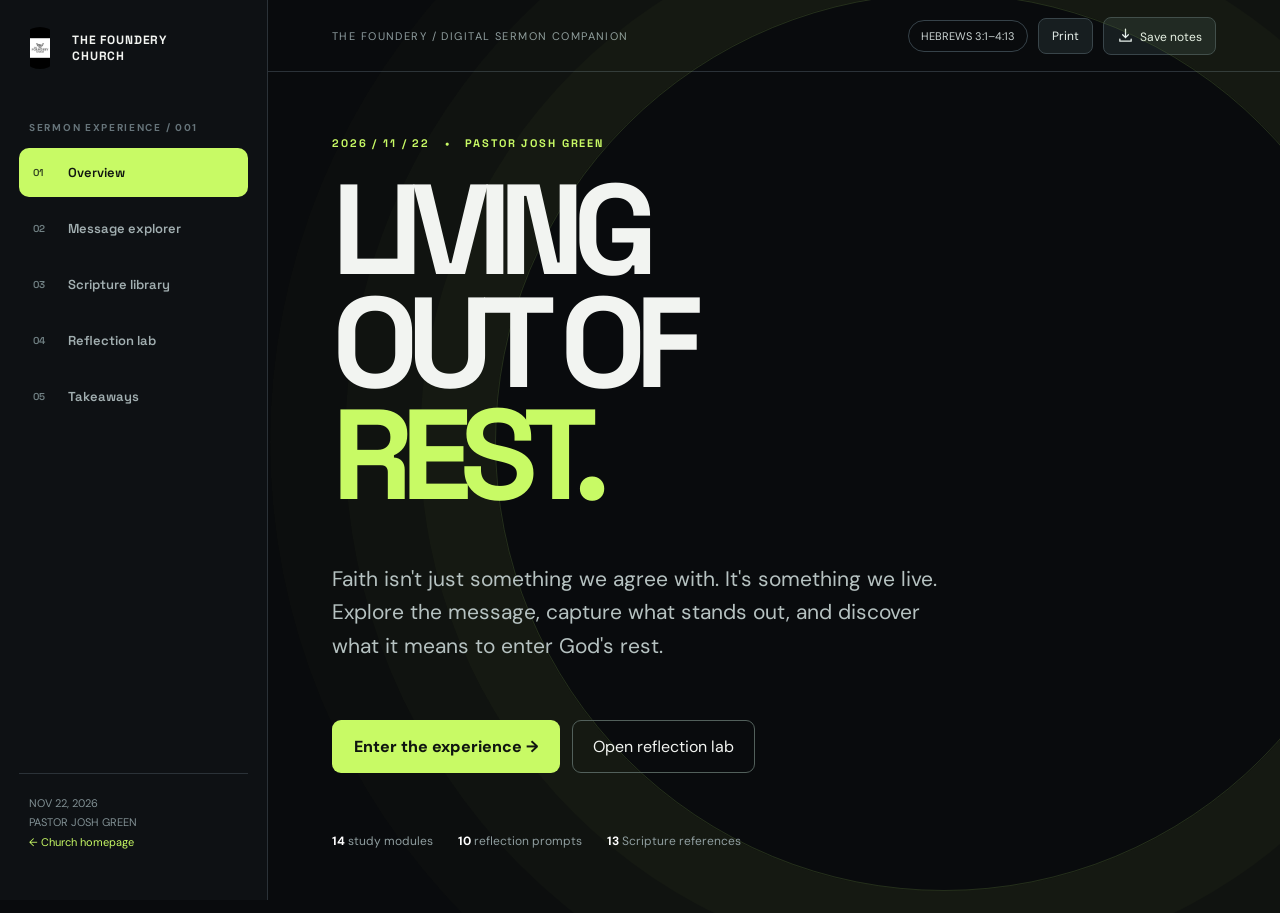
==== commit b806761a: "Replace export emoji with clean download icon and Save notes label" ====
--- a/sermons/living-out-of-rest/index.html
+++ b/sermons/living-out-of-rest/index.html
@@ -1,6 +1,6 @@
 <!doctype html><html lang="en"><head><meta charset="utf-8"><meta name="viewport" content="width=device-width,initial-scale=1"><meta name="theme-color" content="#0a0b0d"><meta name="description" content="Living Out of Rest — interactive sermon companion for Pastor Josh Green, November 22, 2026."><title>Living Out of Rest — The Foundery</title><link rel="preconnect" href="https://fonts.googleapis.com"><link href="https://fonts.googleapis.com/css2?family=DM+Sans:wght@400;500;600;700&family=Space+Grotesk:wght@400;500;600;700&display=swap" rel="stylesheet"><style>
 :root{--bg:#090b0d;--panel:#12161a;--panel2:#171c20;--line:#2b3238;--fg:#f2f4f1;--sub:#99a5a8;--accent:#c8fa65}*{box-sizing:border-box}html,body{margin:0;min-height:100%;background:var(--bg);color:var(--fg);font-family:'DM Sans',sans-serif}button,textarea{font:inherit}button{cursor:pointer}a{color:inherit}button:focus-visible,a:focus-visible,textarea:focus-visible{outline:2px solid var(--accent);outline-offset:3px}.shell{display:grid;grid-template-columns:268px minmax(0,1fr);min-height:100vh}.rail{position:sticky;top:0;height:100vh;display:flex;flex-direction:column;border-right:1px solid var(--line);background:#0e1114;padding:27px 19px;z-index:5}.identity{display:flex;align-items:center;gap:11px;text-decoration:none;font:700 12px 'Space Grotesk';letter-spacing:.07em}.identity img{width:42px;height:42px;object-fit:contain;border-radius:50%;filter:grayscale(1)}.rail-label{color:#66747a;text-transform:uppercase;letter-spacing:.17em;font-size:10px;font-weight:700;margin:52px 10px 14px}.nav{display:grid;gap:7px}.nav button{width:100%;display:flex;align-items:center;gap:13px;background:none;border:1px solid transparent;color:#a2afb1;text-align:left;padding:15px 13px;font:600 13px 'Space Grotesk';border-radius:10px}.nav button span{font-size:10px;color:#718184;width:22px}.nav button.active{background:#c8fa65;color:#101510}.nav button.active span{color:#304120}.rail-bottom{margin-top:auto;border-top:1px solid var(--line);padding:20px 10px;color:#819094;font-size:11px;line-height:1.8}.rail-bottom a{text-decoration:none;color:#c8fa65}.main{min-width:0;position:relative;overflow:hidden}.top{height:72px;border-bottom:1px solid var(--line);display:flex;align-items:center;justify-content:space-between;padding:0 clamp(22px,5vw,80px);gap:15px}.top small{color:#8e9c9f;font-size:11px;letter-spacing:.13em;text-transform:uppercase}.top-right{display:flex;align-items:center;gap:10px}.chip{border:1px solid #364249;border-radius:30px;padding:8px 12px;color:#cbd4d3;font-size:11px;white-space:nowrap}.top button{border:1px solid #39454a;background:#171e20;color:#e8f1ec;border-radius:8px;padding:9px 13px;font-size:12px}.screen{display:none;min-height:calc(100vh - 72px);padding:clamp(26px,5vw,80px);animation:enter .35s ease}.screen.active{display:block}@keyframes enter{from{opacity:0;transform:translateY(12px)}to{opacity:1;transform:translateY(0)}}.eyebrow{font:700 11px 'Space Grotesk';color:var(--accent);text-transform:uppercase;letter-spacing:.17em}.display{font:700 clamp(64px,10vw,156px)/.88 'Space Grotesk';letter-spacing:-.095em;text-transform:uppercase;margin:24px 0 30px}.display span{color:var(--accent)}.hero{position:relative;min-height:calc(100vh - 235px);display:flex;flex-direction:column;justify-content:center;isolation:isolate}.hero:before{content:"";position:absolute;z-index:-1;right:-20%;top:-20%;width:70vw;height:70vw;max-width:950px;max-height:950px;border:1px solid #7a9b4940;border-radius:50%;box-shadow:0 0 0 75px #c8fa6506,0 0 0 150px #c8fa6505,0 0 0 225px #c8fa6503;pointer-events:none}.hero p{max-width:620px;color:#b6c2c1;font-size:clamp(16px,2vw,21px);line-height:1.6}.hero-foot{display:flex;gap:12px;flex-wrap:wrap;margin:35px 0}.primary{background:var(--accent);color:#101510;border:0;border-radius:9px;padding:16px 22px;font-weight:800}.secondary{background:transparent;color:var(--fg);border:1px solid #52605b;border-radius:9px;padding:15px 20px}.stats{display:flex;gap:25px;flex-wrap:wrap;margin-top:25px;color:#8f9d9f;font-size:12px}.stats b{color:white}.section-head{display:flex;align-items:center;justify-content:space-between;gap:15px;margin-bottom:30px}.section-head h1{font:700 clamp(36px,6vw,70px)/1 'Space Grotesk';letter-spacing:-.065em;margin:12px 0}.muted{color:var(--sub);line-height:1.6}.workspace{display:grid;grid-template-columns:minmax(0,1fr) minmax(260px,.72fr);gap:22px;align-items:start}.study-panel,.note-panel,.item{background:var(--panel);border:1px solid var(--line);border-radius:17px;padding:clamp(22px,3vw,36px)}.step-index{font:700 12px 'Space Grotesk';color:var(--accent);letter-spacing:.14em}.study-panel h2{font:700 clamp(30px,4.5vw,56px)/1.08 'Space Grotesk';letter-spacing:-.065em;margin:25px 0}.study-panel .verse{display:inline-block;border:1px solid #3a4946;border-radius:30px;color:#c5e5d2;padding:8px 13px;font-size:12px}.study-panel p{font-size:17px;color:#c5d1cf;line-height:1.8;max-width:700px}.step-controls{display:flex;justify-content:space-between;gap:10px;margin-top:55px}.step-controls button{background:#222c2d;border:1px solid #3a4747;border-radius:8px;color:white;padding:13px 18px;font-weight:700}.step-controls button:last-child{background:var(--accent);color:#111;border-color:var(--accent)}.step-controls button:disabled{opacity:.3;cursor:default}.note-panel{position:sticky;top:25px;background:#18201c;border-color:#34483a}.note-panel h3{font:700 22px 'Space Grotesk';margin:5px 0 10px}.note-panel textarea,.item textarea{width:100%;min-height:250px;resize:vertical;border:1px solid #3a4944;border-radius:10px;background:#0d1512;color:white;padding:16px;line-height:1.7}.note-panel .small{font-size:11px;color:#9caf9c;margin-top:12px}.progress{height:4px;background:#29322b;border-radius:9px;overflow:hidden;margin:20px 0}.progress div{height:100%;background:var(--accent);width:0;transition:width .3s}.grid{display:grid;grid-template-columns:repeat(2,minmax(0,1fr));gap:14px}.item{min-width:0}.item h3{font:700 19px 'Space Grotesk';letter-spacing:-.03em}.item .count{color:var(--accent);font-size:12px;font-weight:700}.item p{color:#d0d9d6;line-height:1.65}.item textarea{min-height:125px}.ref{display:flex;align-items:center;justify-content:space-between;text-decoration:none;gap:15px;padding:20px;border:1px solid var(--line);background:var(--panel);border-radius:10px;font-weight:700}.ref:hover{border-color:var(--accent)}.ref span{color:var(--accent)}.quote{font:700 clamp(36px,5vw,70px)/1.1 'Space Grotesk';letter-spacing:-.065em;max-width:920px;margin:50px 0;color:var(--accent)}.bottom-nav{display:none}.toast{position:fixed;right:22px;bottom:22px;background:var(--accent);color:#111;padding:13px 18px;border-radius:9px;font-size:13px;font-weight:700;z-index:20;display:none}.toast.show{display:block}
 @media(max-width:900px){.shell{grid-template-columns:1fr}.rail{display:none}.bottom-nav{position:fixed;bottom:0;left:0;right:0;display:flex;background:#101518f5;border-top:1px solid #394447;z-index:10;justify-content:space-around;padding:9px 6px max(10px,env(safe-area-inset-bottom))}.bottom-nav button{background:none;border:0;color:#9ba9a9;font:700 10px 'Space Grotesk';padding:9px 7px;min-width:52px}.bottom-nav button.active{color:var(--accent)}.screen{padding:30px 20px 110px;min-height:calc(100vh - 72px)}.top{padding:0 20px}.workspace{grid-template-columns:1fr}.note-panel{position:static}.hero{min-height:calc(100dvh - 210px)}.display{font-size:clamp(65px,13vw,115px)}.grid{grid-template-columns:1fr}}@media(max-width:480px){.chip{display:none}.top small{font-size:10px}.display{font-size:clamp(60px,14vw,85px)}.hero-foot{display:grid}.hero-foot button{width:100%}.stats{gap:12px}.section-head h1{font-size:43px}.study-panel h2{font-size:36px}.step-controls button{padding:12px}.hero:before{right:-80%;top:0;width:110vw;height:110vw}}@media print{.rail,.bottom-nav,.top,.step-controls,.hero-foot{display:none!important}.shell{display:block}.screen{display:block!important;min-height:auto;padding:15px}.workspace,.grid{display:block}.item,.study-panel,.note-panel{break-inside:avoid;margin-bottom:15px;background:white;color:black;border:1px solid #aaa}.hero{min-height:auto}.display{font-size:55px}.muted,.item p,.study-panel p{color:black}body{background:white;color:black}}
- .module-tools{display:flex;align-items:center;gap:14px;flex-wrap:wrap;margin:0 0 20px}.module-tools label{color:#a8b6b4;font-size:12px}.module-tools select{max-width:100%;min-width:240px;flex:1;background:#1c2525;color:#eff4ed;border:1px solid #465752;border-radius:9px;padding:13px;font:600 13px 'DM Sans'}.module-tools span{color:#bde78e;font-size:12px}.step-controls{flex-wrap:wrap}.step-controls button:first-child{background:#243527;color:#d9ffc2;border-color:#4b714b}.step-controls button:first-child[aria-pressed=true]{background:#c8fa65;color:#111}.scripture-list{display:grid;gap:12px}.scripture-entry{background:#12191a;border:1px solid #303d3d;border-radius:14px;overflow:hidden}.scripture-entry summary{cursor:pointer;display:flex;justify-content:space-between;align-items:center;gap:20px;padding:22px;font-weight:700;list-style:none}.scripture-entry summary::-webkit-details-marker{display:none}.scripture-entry summary span{color:#c8fa65}.scripture-entry[open]{border-color:#6c9d70}.scripture-body{padding:0 24px 24px}.scripture-body blockquote{font-size:clamp(17px,2vw,22px);line-height:1.8;border-left:3px solid #c8fa65;padding-left:22px;margin:8px 0 18px;color:#e3eae4}.scripture-body small{color:#9baaa3}.scripture-body a{display:inline-block;margin-top:15px;color:#c8fa65;font-size:12px}.note-panel textarea{min-height:330px}.study-panel p{white-space:pre-line}.top-right{flex-wrap:wrap;justify-content:flex-end}@media(max-width:480px){.top-right #print{display:none}.module-tools select{min-width:0;width:100%}.step-controls button{flex:1}.step-controls button:first-child{flex-basis:100%}}@media print{.scripture-entry .scripture-body{display:block!important}.scripture-entry{break-inside:avoid}.note-panel textarea{color:black!important;background:white!important}} </style></head><body><div class="shell"><aside class="rail"><a class="identity" href="../../index.html"><img src="../../assets/foundery-logo-source.jpg" alt=""><span>THE FOUNDERY<br>CHURCH</span></a><div class="rail-label">Sermon experience / 001</div><nav class="nav" aria-label="Main navigation"><button data-tab="home" class="active"><span>01</span>Overview</button><button data-tab="study"><span>02</span>Message explorer</button><button data-tab="scripture"><span>03</span>Scripture library</button><button data-tab="reflect"><span>04</span>Reflection lab</button><button data-tab="takeaways"><span>05</span>Takeaways</button></nav><div class="rail-bottom">NOV 22, 2026<br>PASTOR JOSH GREEN<br><a href="../../index.html">← Church homepage</a></div></aside><main class="main"><div class="top"><small>THE FOUNDERY / DIGITAL SERMON COMPANION</small><div class="top-right"><span class="chip">HEBREWS 3:1–4:13</span><button id="print" type="button">Print</button><button id="export">Export notes ↗</button></div></div><section class="screen active" id="home"><div class="hero"><div class="eyebrow">2026 / 11 / 22 &nbsp; • &nbsp; PASTOR JOSH GREEN</div><h1 class="display">LIVING<br>OUT OF<br><span>REST.</span></h1><p>Faith isn't just something we agree with. It's something we live. Explore the message, capture what stands out, and discover what it means to enter God's rest.</p><div class="hero-foot"><button class="primary" data-go="study">Enter the experience →</button><button class="secondary" data-go="reflect">Open reflection lab</button></div><div class="stats"><span><b>14</b> study modules</span><span><b>10</b> reflection prompts</span><span><b>13</b> Scripture references</span></div></div></section><section class="screen" id="study"><div class="section-head"><div><div class="eyebrow">MODULE / MESSAGE EXPLORER</div><h1>Go deeper.</h1></div><span class="chip" id="stepcount">01 / 14</span></div><div class="module-tools"><label for="module-picker">Jump to section</label><select id="module-picker" aria-label="Choose a study section"></select><span id="completed-count">0 / 14 completed</span></div><div class="progress"><div id="bar"></div></div><div class="workspace"><article class="study-panel"><div class="step-index" id="stepindex"></div><h2 id="steptitle"></h2><span class="verse" id="stepverse"></span><p id="stepbody"></p><div class="step-controls"><button id="complete" type="button" aria-pressed="false">○ Mark complete</button><button id="prev">← Previous</button><button id="next">Next module →</button></div></article><aside class="note-panel"><div class="eyebrow">YOUR PRIVATE WORKSPACE</div><h3>Capture the moment.</h3><p class="muted">Write what stands out to you. Notes are saved on this device.</p><textarea id="stepnote" aria-label="Notes for current study module" placeholder="A thought, a question, a prayer…"></textarea><div class="small" id="saveinfo">Auto-save enabled where supported</div></aside></div></section><section class="screen" id="scripture"><div class="section-head"><div><div class="eyebrow">SCRIPTURE / REFERENCE LIBRARY</div><h1>Open the Word.</h1></div></div><p class="muted">Explore every passage referenced in this study. Scripture links open the NIV on BibleGateway.</p><div class="scripture-list" id="refs"></div></section><section class="screen" id="reflect"><div class="section-head"><div><div class="eyebrow">REFLECTION / PERSONAL PRACTICE</div><h1>Make it real.</h1></div></div><p class="quote">“Belief agrees. Faith acts.”</p><p class="muted">Move from hearing the message to responding to it. Your answers stay on your device.</p><div class="grid" id="questions"></div><div class="item" style="margin-top:18px;background:#1b261b;border-color:#526c43"><div class="eyebrow">THIS WEEK / ONE STEP FORWARD</div><h3>What's one step of faith you'll take?</h3><textarea id="next-step" data-note placeholder="This week, I will…"></textarea></div></section><section class="screen" id="takeaways"><div class="section-head"><div><div class="eyebrow">THE SIGNAL / WHAT TO REMEMBER</div><h1>Carry it forward.</h1></div></div><div class="grid" id="takeawaygrid"></div><div class="hero-foot"><button class="primary" data-go="reflect">Put it into practice →</button></div></section></main></div><nav class="bottom-nav" aria-label="Mobile navigation"><button data-tab="home" class="active">HOME</button><button data-tab="study">STUDY</button><button data-tab="scripture">BIBLE</button><button data-tab="reflect">REFLECT</button><button data-tab="takeaways">RECAP</button></nav><div class="toast" id="toast" role="status"></div><script id="content" type="application/json">{"studies":[{"title":"Does the Gospel Help Me Right Now?","verse":"Hebrews 2:18; 3:1","body":"The sermon begins with a practical question: does the good news have anything to say about nervous strain, an inferiority complex, anxiety and worry, or bitterness and resentment? These are real sources of stress in everyday life. Hebrews 2 ends with Jesus as the high priest who helps us in the midst of temptation. Hebrews 3 picks up that theme and addresses the problem of frustration and anxiety. As you study, keep asking where you need the gospel to speak into your own life today."},{"title":"We Are His House","verse":"Hebrews 3:1–6; Isaiah 66:1–2; Acts 17:24","body":"The word \"house\" appears six times in Hebrews 3:1-6. It is often misunderstood to mean a church building, but the early church had no buildings for two or three hundred years. When they spoke of the house of God, they meant people. Isaiah 66 and Acts 17 remind us that God does not live in shrines made by human hands, and the Tabernacle was only a picture. Verse 6 settles it: \"we are his house.\" God's purpose is to dwell in people and to make them the dwelling place of his life."},{"title":"The Servant and the Son","verse":"Hebrews 3:1–6; Ephesians 3:17–19","body":"Moses was faithful as a servant in God's house, but Christ is faithful as the Son over God's house. A servant is always preparing things in anticipation of something yet to come. Moses' work pointed ahead to what God would later speak. A son, by contrast, takes possession of the house, because the house was made for him. Christ has come to inhabit us, so that he may \"dwell in your hearts through faith\" (Ephesians 3:17). As Ray Stedman put it, when you put Christ into the Christian, you put God back into man."},{"title":"The Little Word “If”","verse":"Hebrews 3:6, 14","body":"Hebrews 3:6 and 3:14 both include a condition: we are his house \"if indeed we hold firmly.\" The sermon explains that this \"if\" addresses people who may feel like Christians, hold the right creed, and follow the right rituals, yet never see new life produced in them. This is not hypocrisy but self-deception. Continuance is the ultimate proof of reality. The passage is meant to shake us honestly, not to crush us."},{"title":"A Compromised People","verse":"Numbers 13–14; Hebrews 3","body":"Israel went through every outward sign of deliverance. They killed the Passover lamb, sprinkled the blood, followed Moses, and passed through the Red Sea. Yet at the border of the promised land they held back out of fear of the giants. Their refusal revealed that they never truly believed God. They had acted only to escape the danger of Egypt. Many of us likewise count Christ's death valid for us and have been baptized, but when God asks us to face the giants of anxiety, fear, bitterness, jealousy, and envy by faith, we refuse and remain in the wilderness."},{"title":"Two Warnings: Drifting and Hardening","verse":"Hebrews 3:7–13","body":"The first warning is drifting: sitting through meeting after meeting while the words of life flow by unheard. The second is hardening: hearing and understanding the truth but taking no action on it. Truth known never does anything; it is truth done that sets us free. Truth that is known but not acted on hardens the heart until we lose the ability to believe. God's oath that they would never enter his rest is not impatience but a description of how things work."},{"title":"The Sign of Reality: Belief vs. Faith","verse":"Hebrews 4:1–2","body":"Hebrews 4:1-2 says the message Israel heard was of no value to them because they did not share the faith of those who obeyed. The sermon draws a sharp line between belief and faith. Belief agrees with the message, while faith acts on it. When Christ enters a human heart, there is a radical change of government, and that must in time produce a revolutionary change in behavior. These words must be taken seriously."},{"title":"The Goal Is Rest","verse":"Hebrews 4:9–11","body":"God rested on the seventh day, and Hebrews 4 declares that \"there remains, then, a Sabbath-rest for the people of God.\" Verse 10 gives a new principle of human behavior: whoever enters God's rest also rests from their own works. Humanity fell from this principle, and Jesus Christ restores us to it. The sermon calls this the freedom from strain, which means ceasing our own self-driven efforts and letting Christ live through us. Unless this principle is at work in us, we have no assurance that we belong to the body of Christ."},{"title":"The Instrument That Brings Us into Rest","verse":"Hebrews 4:12","body":"Even with Christ's new life in us, we often respond along old lines with bitterness, impatience, anger, anxiety, fear, and feelings of inferiority. We may not recognize the old patterns when they show up in practical ways. God's living word, whether it comes through Scripture, a sermon, or a confirmation in life, is the Holy Spirit's instrument. It strips off the false and exposes the entrenched power of the flesh. It can be ruthless, taking down our fences and facades and reaching the very core of our nature."},{"title":"Nothing Is Hidden","verse":"Hebrews 4:13","body":"Hebrews 4:13 closes the passage with a sobering and clarifying truth: everything is uncovered and laid bare before the eyes of the one to whom we must give account. This is not meant to produce terror but honesty. The God who sees everything is the same high priest who helps us in our temptation. Because nothing can be hidden, we are invited to bring even our deepest struggles into the light and to act on the truth he shows us."},{"title":"Application: Name Your Giants","verse":"Hebrews 3:12–13","body":"The sermon names giants such as anxiety, fear, bitterness, jealousy, envy, and inferiority. Take a few quiet minutes to identify the one that most often keeps you in the wilderness. Write down a recent situation where you responded along old lines. Then ask: What would it look like to take one step of faith, not just belief, in that area this week? Share your step with a trusted friend or group member for accountability."},{"title":"Application: Truth Known vs. Truth Done","verse":"James 1:22; Matthew 11:28–30","body":"Choose one passage from this study, such as Hebrews 4:9-13 or Matthew 11:28-30, and read it slowly each morning this week. Each day, write down one specific way you can act on it before the day ends. At the end of the week, review your list. Where did acting on the truth bring freedom? Where did you notice resistance or hardening?"},{"title":"Application: Encourage One Another Daily","verse":"Hebrews 3:13","body":"Hebrews 3:13 calls us to encourage one another daily \"as long as it is called Today.\" Choose one or two people in your church community and commit to a daily or near-daily check-in this week, by text, call, or in person. Ask each other how you are responding to God's word and where you need to take a step of faith. Pray for one another by name."},{"title":"Further Study","verse":"Psalm 95:7–11; Numbers 13–14; Matthew 11:28–30; James 1:22–25; Ephesians 3:16–19","body":"To go deeper, read Psalm 95:7-11, the passage Hebrews 3 quotes, and compare it with Numbers 13-14, the account of Israel's refusal at the border of the land. Study Matthew 11:28-30 for Jesus' own invitation to rest. Read James 1:22-25 alongside the sermon's warning that truth known never does anything. Finally, reflect on Ephesians 3:16-19 as a prayer for Christ to dwell in us fully."}],"questions":["Of the struggles named at the start (nervous strain, an inferiority complex, anxiety and worry, bitterness and resentment), which do you most often face? How have you tried to deal with it, and what has the gospel had to say about it?","The sermon claims that \"the house of God\" means people, not a building. How does this change the way you think about your body, your daily life, and your church community?","How does it change your view of the Christian life to say that Christ is the Son who has come to possess the house, rather than a servant helping you prepare it?","Hebrews 3:6 and 3:14 say we are God's house \"if\" we hold firmly to our confidence to the end. How do you understand this condition? How can we take it seriously without falling into fear or constant self-doubt?","Israel performed every outward ritual of deliverance yet refused to face the giants in faith. What outward signs of faith can we rely on while avoiding the real tests of trust?","The sermon says, \"Truth known never does anything; it is truth done which sets us free.\" Where have you seen truth you knew but did not act on make your heart harder over time?","What is the difference between belief and faith as described in Hebrews 4:1-2? Give an example from your own life of the difference.","What do you think it means in practice to \"rest from our works as God did from his\" (Hebrews 4:10)? How is this different from passivity or laziness?","The sermon describes the word of God as ruthless in stripping away pretense. Describe a time when Scripture, a sermon, or a life circumstance exposed something in you that you had not seen. How did you respond?","Hebrews 3:13 calls us to encourage one another daily. What would it take for your group or church to practice this, and who might God be asking you to encourage this week?"],"takes":["We are the house of God. His purpose is to dwell in people and live his life through them.","Christ is the Son over the house, and he has come to take possession of us, not merely to assist us.","Genuine faith shows itself in continuance and changed behavior, not in outward rituals or correct beliefs alone.","Truth that is known but not acted on hardens the heart, while truth that is done sets us free.","Belief agrees with the message, but faith acts on it.","God's goal for us is rest, which means ceasing our own strained efforts and trusting Christ to live through us.","God's living word exposes the old patterns in us and leads us into freedom, and nothing is hidden from his sight.","Today is the day to hear his voice and respond, and we are meant to encourage one another along the way."],"refs":["Hebrews 3:1-6","Hebrews 3:12-14","Hebrews 4:1-2","Hebrews 4:9-11","Hebrews 4:12-13","Isaiah 66:1-2","Acts 17:24","1 Corinthians 6:19","Ephesians 3:17-19","Matthew 11:28-30","James 1:22","Psalm 95:7-11","Numbers 13-14"],"verseTexts":["Therefore, holy brothers and sisters, who share in the heavenly calling, fix your thoughts on Jesus, whom we acknowledge as our apostle and high priest. He was faithful to the one who appointed him, just as Moses was faithful in all God’s house. Jesus has been found worthy of greater honor than Moses, just as the builder of a house has greater honor than the house itself. For every house is built by someone, but God is the builder of everything. “Moses was faithful as a servant in all God’s house,” bearing witness to what would be spoken by God in the future. But Christ is faithful as the Son over God’s house. And we are his house, if indeed we hold firmly to our confidence and the hope in which we glory.","See to it, brothers and sisters, that none of you has a sinful, unbelieving heart that turns away from the living God. But encourage one another daily, as long as it is called “Today,” so that none of you may be hardened by sin’s deceitfulness. We have come to share in Christ, if indeed we hold our original conviction firmly to the very end.","Therefore, since the promise of entering his rest still stands, let us be careful that none of you be found to have fallen short of it. For we also have had the good news proclaimed to us, just as they did; but the message they heard was of no value to them, because they did not share the faith of those who obeyed.","There remains, then, a Sabbath-rest for the people of God; for anyone who enters God’s rest also rests from their works, just as God did from his. Let us, therefore, make every effort to enter that rest, so that no one will perish by following their example of disobedience.","For the word of God is alive and active. Sharper than any double-edged sword, it penetrates even to dividing soul and spirit, joints and marrow; it judges the thoughts and attitudes of the heart. Nothing in all creation is hidden from God’s sight. Everything is uncovered and laid bare before the eyes of him to whom we must give account.","This is what the Lord says: “Heaven is my throne, and the earth is my footstool. Where is the house you will build for me? Where will my resting place be? Has not my hand made all these things, and so they came into being?” declares the Lord.","The God who made the world and everything in it is the Lord of heaven and earth and does not live in temples built by human hands.","Do you not know that your bodies are temples of the Holy Spirit, who is in you, whom you have received from God?","so that Christ may dwell in your hearts through faith. And I pray that you, being rooted and established in love, may have power, together with all the Lord’s holy people, to grasp how wide and long and high and deep is the love of Christ, and to know this love that surpasses knowledge—that you may be filled to the measure of all the fullness of God.","Come to me, all you who are weary and burdened, and I will give you rest. Take my yoke upon you and learn from me, for I am gentle and humble in heart, and you will find rest for your souls. For my yoke is easy and my burden is light.","Do not merely listen to the word, and so deceive yourselves. Do what it says."]}</script><script>
+ .module-tools{display:flex;align-items:center;gap:14px;flex-wrap:wrap;margin:0 0 20px}.module-tools label{color:#a8b6b4;font-size:12px}.module-tools select{max-width:100%;min-width:240px;flex:1;background:#1c2525;color:#eff4ed;border:1px solid #465752;border-radius:9px;padding:13px;font:600 13px 'DM Sans'}.module-tools span{color:#bde78e;font-size:12px}.step-controls{flex-wrap:wrap}.step-controls button:first-child{background:#243527;color:#d9ffc2;border-color:#4b714b}.step-controls button:first-child[aria-pressed=true]{background:#c8fa65;color:#111}.scripture-list{display:grid;gap:12px}.scripture-entry{background:#12191a;border:1px solid #303d3d;border-radius:14px;overflow:hidden}.scripture-entry summary{cursor:pointer;display:flex;justify-content:space-between;align-items:center;gap:20px;padding:22px;font-weight:700;list-style:none}.scripture-entry summary::-webkit-details-marker{display:none}.scripture-entry summary span{color:#c8fa65}.scripture-entry[open]{border-color:#6c9d70}.scripture-body{padding:0 24px 24px}.scripture-body blockquote{font-size:clamp(17px,2vw,22px);line-height:1.8;border-left:3px solid #c8fa65;padding-left:22px;margin:8px 0 18px;color:#e3eae4}.scripture-body small{color:#9baaa3}.scripture-body a{display:inline-block;margin-top:15px;color:#c8fa65;font-size:12px}.note-panel textarea{min-height:330px}.study-panel p{white-space:pre-line}.top-right{flex-wrap:wrap;justify-content:flex-end}@media(max-width:480px){.top-right #print{display:none}.module-tools select{min-width:0;width:100%}.step-controls button{flex:1}.step-controls button:first-child{flex-basis:100%}}@media print{.scripture-entry .scripture-body{display:block!important}.scripture-entry{break-inside:avoid}.note-panel textarea{color:black!important;background:white!important}} </style></head><body><div class="shell"><aside class="rail"><a class="identity" href="../../index.html"><img src="../../assets/foundery-logo-source.jpg" alt=""><span>THE FOUNDERY<br>CHURCH</span></a><div class="rail-label">Sermon experience / 001</div><nav class="nav" aria-label="Main navigation"><button data-tab="home" class="active"><span>01</span>Overview</button><button data-tab="study"><span>02</span>Message explorer</button><button data-tab="scripture"><span>03</span>Scripture library</button><button data-tab="reflect"><span>04</span>Reflection lab</button><button data-tab="takeaways"><span>05</span>Takeaways</button></nav><div class="rail-bottom">NOV 22, 2026<br>PASTOR JOSH GREEN<br><a href="../../index.html">← Church homepage</a></div></aside><main class="main"><div class="top"><small>THE FOUNDERY / DIGITAL SERMON COMPANION</small><div class="top-right"><span class="chip">HEBREWS 3:1–4:13</span><button id="print" type="button">Print</button><button id="export" aria-label="Download your notes"><svg width="17" height="17" viewBox="0 0 24 24" fill="none" stroke="currentColor" stroke-width="1.8" stroke-linecap="round" stroke-linejoin="round" aria-hidden="true" style="vertical-align:-3px;margin-right:6px"><path d="M12 3v12m0 0 4-4m-4 4-4-4"/><path d="M4 17v3h16v-3"/></svg>Save notes</button></div></div><section class="screen active" id="home"><div class="hero"><div class="eyebrow">2026 / 11 / 22 &nbsp; • &nbsp; PASTOR JOSH GREEN</div><h1 class="display">LIVING<br>OUT OF<br><span>REST.</span></h1><p>Faith isn't just something we agree with. It's something we live. Explore the message, capture what stands out, and discover what it means to enter God's rest.</p><div class="hero-foot"><button class="primary" data-go="study">Enter the experience →</button><button class="secondary" data-go="reflect">Open reflection lab</button></div><div class="stats"><span><b>14</b> study modules</span><span><b>10</b> reflection prompts</span><span><b>13</b> Scripture references</span></div></div></section><section class="screen" id="study"><div class="section-head"><div><div class="eyebrow">MODULE / MESSAGE EXPLORER</div><h1>Go deeper.</h1></div><span class="chip" id="stepcount">01 / 14</span></div><div class="module-tools"><label for="module-picker">Jump to section</label><select id="module-picker" aria-label="Choose a study section"></select><span id="completed-count">0 / 14 completed</span></div><div class="progress"><div id="bar"></div></div><div class="workspace"><article class="study-panel"><div class="step-index" id="stepindex"></div><h2 id="steptitle"></h2><span class="verse" id="stepverse"></span><p id="stepbody"></p><div class="step-controls"><button id="complete" type="button" aria-pressed="false">○ Mark complete</button><button id="prev">← Previous</button><button id="next">Next module →</button></div></article><aside class="note-panel"><div class="eyebrow">YOUR PRIVATE WORKSPACE</div><h3>Capture the moment.</h3><p class="muted">Write what stands out to you. Notes are saved on this device.</p><textarea id="stepnote" aria-label="Notes for current study module" placeholder="A thought, a question, a prayer…"></textarea><div class="small" id="saveinfo">Auto-save enabled where supported</div></aside></div></section><section class="screen" id="scripture"><div class="section-head"><div><div class="eyebrow">SCRIPTURE / REFERENCE LIBRARY</div><h1>Open the Word.</h1></div></div><p class="muted">Explore every passage referenced in this study. Scripture links open the NIV on BibleGateway.</p><div class="scripture-list" id="refs"></div></section><section class="screen" id="reflect"><div class="section-head"><div><div class="eyebrow">REFLECTION / PERSONAL PRACTICE</div><h1>Make it real.</h1></div></div><p class="quote">“Belief agrees. Faith acts.”</p><p class="muted">Move from hearing the message to responding to it. Your answers stay on your device.</p><div class="grid" id="questions"></div><div class="item" style="margin-top:18px;background:#1b261b;border-color:#526c43"><div class="eyebrow">THIS WEEK / ONE STEP FORWARD</div><h3>What's one step of faith you'll take?</h3><textarea id="next-step" data-note placeholder="This week, I will…"></textarea></div></section><section class="screen" id="takeaways"><div class="section-head"><div><div class="eyebrow">THE SIGNAL / WHAT TO REMEMBER</div><h1>Carry it forward.</h1></div></div><div class="grid" id="takeawaygrid"></div><div class="hero-foot"><button class="primary" data-go="reflect">Put it into practice →</button></div></section></main></div><nav class="bottom-nav" aria-label="Mobile navigation"><button data-tab="home" class="active">HOME</button><button data-tab="study">STUDY</button><button data-tab="scripture">BIBLE</button><button data-tab="reflect">REFLECT</button><button data-tab="takeaways">RECAP</button></nav><div class="toast" id="toast" role="status"></div><script id="content" type="application/json">{"studies":[{"title":"Does the Gospel Help Me Right Now?","verse":"Hebrews 2:18; 3:1","body":"The sermon begins with a practical question: does the good news have anything to say about nervous strain, an inferiority complex, anxiety and worry, or bitterness and resentment? These are real sources of stress in everyday life. Hebrews 2 ends with Jesus as the high priest who helps us in the midst of temptation. Hebrews 3 picks up that theme and addresses the problem of frustration and anxiety. As you study, keep asking where you need the gospel to speak into your own life today."},{"title":"We Are His House","verse":"Hebrews 3:1–6; Isaiah 66:1–2; Acts 17:24","body":"The word \"house\" appears six times in Hebrews 3:1-6. It is often misunderstood to mean a church building, but the early church had no buildings for two or three hundred years. When they spoke of the house of God, they meant people. Isaiah 66 and Acts 17 remind us that God does not live in shrines made by human hands, and the Tabernacle was only a picture. Verse 6 settles it: \"we are his house.\" God's purpose is to dwell in people and to make them the dwelling place of his life."},{"title":"The Servant and the Son","verse":"Hebrews 3:1–6; Ephesians 3:17–19","body":"Moses was faithful as a servant in God's house, but Christ is faithful as the Son over God's house. A servant is always preparing things in anticipation of something yet to come. Moses' work pointed ahead to what God would later speak. A son, by contrast, takes possession of the house, because the house was made for him. Christ has come to inhabit us, so that he may \"dwell in your hearts through faith\" (Ephesians 3:17). As Ray Stedman put it, when you put Christ into the Christian, you put God back into man."},{"title":"The Little Word “If”","verse":"Hebrews 3:6, 14","body":"Hebrews 3:6 and 3:14 both include a condition: we are his house \"if indeed we hold firmly.\" The sermon explains that this \"if\" addresses people who may feel like Christians, hold the right creed, and follow the right rituals, yet never see new life produced in them. This is not hypocrisy but self-deception. Continuance is the ultimate proof of reality. The passage is meant to shake us honestly, not to crush us."},{"title":"A Compromised People","verse":"Numbers 13–14; Hebrews 3","body":"Israel went through every outward sign of deliverance. They killed the Passover lamb, sprinkled the blood, followed Moses, and passed through the Red Sea. Yet at the border of the promised land they held back out of fear of the giants. Their refusal revealed that they never truly believed God. They had acted only to escape the danger of Egypt. Many of us likewise count Christ's death valid for us and have been baptized, but when God asks us to face the giants of anxiety, fear, bitterness, jealousy, and envy by faith, we refuse and remain in the wilderness."},{"title":"Two Warnings: Drifting and Hardening","verse":"Hebrews 3:7–13","body":"The first warning is drifting: sitting through meeting after meeting while the words of life flow by unheard. The second is hardening: hearing and understanding the truth but taking no action on it. Truth known never does anything; it is truth done that sets us free. Truth that is known but not acted on hardens the heart until we lose the ability to believe. God's oath that they would never enter his rest is not impatience but a description of how things work."},{"title":"The Sign of Reality: Belief vs. Faith","verse":"Hebrews 4:1–2","body":"Hebrews 4:1-2 says the message Israel heard was of no value to them because they did not share the faith of those who obeyed. The sermon draws a sharp line between belief and faith. Belief agrees with the message, while faith acts on it. When Christ enters a human heart, there is a radical change of government, and that must in time produce a revolutionary change in behavior. These words must be taken seriously."},{"title":"The Goal Is Rest","verse":"Hebrews 4:9–11","body":"God rested on the seventh day, and Hebrews 4 declares that \"there remains, then, a Sabbath-rest for the people of God.\" Verse 10 gives a new principle of human behavior: whoever enters God's rest also rests from their own works. Humanity fell from this principle, and Jesus Christ restores us to it. The sermon calls this the freedom from strain, which means ceasing our own self-driven efforts and letting Christ live through us. Unless this principle is at work in us, we have no assurance that we belong to the body of Christ."},{"title":"The Instrument That Brings Us into Rest","verse":"Hebrews 4:12","body":"Even with Christ's new life in us, we often respond along old lines with bitterness, impatience, anger, anxiety, fear, and feelings of inferiority. We may not recognize the old patterns when they show up in practical ways. God's living word, whether it comes through Scripture, a sermon, or a confirmation in life, is the Holy Spirit's instrument. It strips off the false and exposes the entrenched power of the flesh. It can be ruthless, taking down our fences and facades and reaching the very core of our nature."},{"title":"Nothing Is Hidden","verse":"Hebrews 4:13","body":"Hebrews 4:13 closes the passage with a sobering and clarifying truth: everything is uncovered and laid bare before the eyes of the one to whom we must give account. This is not meant to produce terror but honesty. The God who sees everything is the same high priest who helps us in our temptation. Because nothing can be hidden, we are invited to bring even our deepest struggles into the light and to act on the truth he shows us."},{"title":"Application: Name Your Giants","verse":"Hebrews 3:12–13","body":"The sermon names giants such as anxiety, fear, bitterness, jealousy, envy, and inferiority. Take a few quiet minutes to identify the one that most often keeps you in the wilderness. Write down a recent situation where you responded along old lines. Then ask: What would it look like to take one step of faith, not just belief, in that area this week? Share your step with a trusted friend or group member for accountability."},{"title":"Application: Truth Known vs. Truth Done","verse":"James 1:22; Matthew 11:28–30","body":"Choose one passage from this study, such as Hebrews 4:9-13 or Matthew 11:28-30, and read it slowly each morning this week. Each day, write down one specific way you can act on it before the day ends. At the end of the week, review your list. Where did acting on the truth bring freedom? Where did you notice resistance or hardening?"},{"title":"Application: Encourage One Another Daily","verse":"Hebrews 3:13","body":"Hebrews 3:13 calls us to encourage one another daily \"as long as it is called Today.\" Choose one or two people in your church community and commit to a daily or near-daily check-in this week, by text, call, or in person. Ask each other how you are responding to God's word and where you need to take a step of faith. Pray for one another by name."},{"title":"Further Study","verse":"Psalm 95:7–11; Numbers 13–14; Matthew 11:28–30; James 1:22–25; Ephesians 3:16–19","body":"To go deeper, read Psalm 95:7-11, the passage Hebrews 3 quotes, and compare it with Numbers 13-14, the account of Israel's refusal at the border of the land. Study Matthew 11:28-30 for Jesus' own invitation to rest. Read James 1:22-25 alongside the sermon's warning that truth known never does anything. Finally, reflect on Ephesians 3:16-19 as a prayer for Christ to dwell in us fully."}],"questions":["Of the struggles named at the start (nervous strain, an inferiority complex, anxiety and worry, bitterness and resentment), which do you most often face? How have you tried to deal with it, and what has the gospel had to say about it?","The sermon claims that \"the house of God\" means people, not a building. How does this change the way you think about your body, your daily life, and your church community?","How does it change your view of the Christian life to say that Christ is the Son who has come to possess the house, rather than a servant helping you prepare it?","Hebrews 3:6 and 3:14 say we are God's house \"if\" we hold firmly to our confidence to the end. How do you understand this condition? How can we take it seriously without falling into fear or constant self-doubt?","Israel performed every outward ritual of deliverance yet refused to face the giants in faith. What outward signs of faith can we rely on while avoiding the real tests of trust?","The sermon says, \"Truth known never does anything; it is truth done which sets us free.\" Where have you seen truth you knew but did not act on make your heart harder over time?","What is the difference between belief and faith as described in Hebrews 4:1-2? Give an example from your own life of the difference.","What do you think it means in practice to \"rest from our works as God did from his\" (Hebrews 4:10)? How is this different from passivity or laziness?","The sermon describes the word of God as ruthless in stripping away pretense. Describe a time when Scripture, a sermon, or a life circumstance exposed something in you that you had not seen. How did you respond?","Hebrews 3:13 calls us to encourage one another daily. What would it take for your group or church to practice this, and who might God be asking you to encourage this week?"],"takes":["We are the house of God. His purpose is to dwell in people and live his life through them.","Christ is the Son over the house, and he has come to take possession of us, not merely to assist us.","Genuine faith shows itself in continuance and changed behavior, not in outward rituals or correct beliefs alone.","Truth that is known but not acted on hardens the heart, while truth that is done sets us free.","Belief agrees with the message, but faith acts on it.","God's goal for us is rest, which means ceasing our own strained efforts and trusting Christ to live through us.","God's living word exposes the old patterns in us and leads us into freedom, and nothing is hidden from his sight.","Today is the day to hear his voice and respond, and we are meant to encourage one another along the way."],"refs":["Hebrews 3:1-6","Hebrews 3:12-14","Hebrews 4:1-2","Hebrews 4:9-11","Hebrews 4:12-13","Isaiah 66:1-2","Acts 17:24","1 Corinthians 6:19","Ephesians 3:17-19","Matthew 11:28-30","James 1:22","Psalm 95:7-11","Numbers 13-14"],"verseTexts":["Therefore, holy brothers and sisters, who share in the heavenly calling, fix your thoughts on Jesus, whom we acknowledge as our apostle and high priest. He was faithful to the one who appointed him, just as Moses was faithful in all God’s house. Jesus has been found worthy of greater honor than Moses, just as the builder of a house has greater honor than the house itself. For every house is built by someone, but God is the builder of everything. “Moses was faithful as a servant in all God’s house,” bearing witness to what would be spoken by God in the future. But Christ is faithful as the Son over God’s house. And we are his house, if indeed we hold firmly to our confidence and the hope in which we glory.","See to it, brothers and sisters, that none of you has a sinful, unbelieving heart that turns away from the living God. But encourage one another daily, as long as it is called “Today,” so that none of you may be hardened by sin’s deceitfulness. We have come to share in Christ, if indeed we hold our original conviction firmly to the very end.","Therefore, since the promise of entering his rest still stands, let us be careful that none of you be found to have fallen short of it. For we also have had the good news proclaimed to us, just as they did; but the message they heard was of no value to them, because they did not share the faith of those who obeyed.","There remains, then, a Sabbath-rest for the people of God; for anyone who enters God’s rest also rests from their works, just as God did from his. Let us, therefore, make every effort to enter that rest, so that no one will perish by following their example of disobedience.","For the word of God is alive and active. Sharper than any double-edged sword, it penetrates even to dividing soul and spirit, joints and marrow; it judges the thoughts and attitudes of the heart. Nothing in all creation is hidden from God’s sight. Everything is uncovered and laid bare before the eyes of him to whom we must give account.","This is what the Lord says: “Heaven is my throne, and the earth is my footstool. Where is the house you will build for me? Where will my resting place be? Has not my hand made all these things, and so they came into being?” declares the Lord.","The God who made the world and everything in it is the Lord of heaven and earth and does not live in temples built by human hands.","Do you not know that your bodies are temples of the Holy Spirit, who is in you, whom you have received from God?","so that Christ may dwell in your hearts through faith. And I pray that you, being rooted and established in love, may have power, together with all the Lord’s holy people, to grasp how wide and long and high and deep is the love of Christ, and to know this love that surpasses knowledge—that you may be filled to the measure of all the fullness of God.","Come to me, all you who are weary and burdened, and I will give you rest. Take my yoke upon you and learn from me, for I am gentle and humble in heart, and you will find rest for your souls. For my yoke is easy and my burden is light.","Do not merely listen to the word, and so deceive yourselves. Do what it says."]}</script><script>
 (()=>{const data=JSON.parse(document.getElementById('content').textContent),prefix='foundery-rest-20261122:',q=s=>document.querySelector(s),qa=s=>[...document.querySelectorAll(s)];let step=0;const store=(k,v)=>{try{localStorage.setItem(prefix+k,v)}catch(e){q('#saveinfo').textContent='Local saving unavailable. Export your notes to keep them.'}},load=k=>{try{return localStorage.getItem(prefix+k)||''}catch(e){return''}},toast=s=>{const t=q('#toast');t.textContent=s;t.classList.add('show');setTimeout(()=>t.classList.remove('show'),2600)};function tab(name){qa('.screen').forEach(e=>e.classList.toggle('active',e.id===name));qa('[data-tab]').forEach(e=>e.classList.toggle('active',e.dataset.tab===name));window.scrollTo({top:0,behavior:'instant'});if(name==='study')renderStep()}qa('[data-tab]').forEach(b=>b.addEventListener('click',()=>tab(b.dataset.tab)));qa('[data-go]').forEach(b=>b.addEventListener('click',()=>tab(b.dataset.go)));function renderStep(){const s=data.studies[step];q('#stepindex').textContent='FIELD NOTE '+String(step+1).padStart(2,'0')+' / 14';q('#steptitle').innerHTML=s.title;q('#stepverse').innerHTML=s.verse;q('#stepbody').innerHTML=s.body;q('#stepcount').textContent=String(step+1).padStart(2,'0')+' / 14';q('#bar').style.width=((step+1)/14*100)+'%';q('#stepnote').value=load('note-'+step);q('#prev').disabled=step===0;q('#next').textContent=step===13?'Start reflection →':'Next module →'}const picker=q('#module-picker');data.studies.forEach((s,i)=>{const opt=document.createElement('option');opt.value=i;opt.textContent=String(i+1).padStart(2,'0')+' — '+s.title.replace(/&amp;/g,'&');picker.append(opt)});picker.addEventListener('change',()=>{step=Number(picker.value);renderStep()});const done=()=>{try{return JSON.parse(localStorage.getItem(prefix+'completed')||'[]')}catch(e){return []}},setDone=a=>{try{localStorage.setItem(prefix+'completed',JSON.stringify(a))}catch(e){toast('Completion tracking unavailable')}};const originalRender=renderStep;renderStep=function(){originalRender();picker.value=String(step);const d=done();q('#completed-count').textContent=d.length+' / 14 completed';q('#complete').setAttribute('aria-pressed',String(d.includes(step)));q('#complete').textContent=d.includes(step)?'✓ Completed':'○ Mark complete'};q('#complete').onclick=()=>{let d=done();d=d.includes(step)?d.filter(n=>n!==step):[...d,step];setDone(d);renderStep()};q('#print').onclick=()=>window.print();q('#prev').onclick=()=>{step=Math.max(0,step-1);renderStep()};q('#next').onclick=()=>{if(step===13)tab('reflect');else{step++;renderStep()}};q('#stepnote').addEventListener('input',e=>store('note-'+step,e.target.value));data.refs.forEach((r,i)=>{let d=document.createElement('details');d.className='scripture-entry';let url='https://www.biblegateway.com/passage/?search='+encodeURIComponent(r)+'&version=NIV';d.innerHTML='<summary><span>REF '+String(i+1).padStart(2,'0')+'</span>'+r+' <span>＋</span></summary><div class="scripture-body">'+(data.verseTexts[i]?'<blockquote>'+data.verseTexts[i]+'</blockquote><small>New International Version (NIV) · Text from the supplied study guide</small>':'<p class="muted">Additional study passage. Open the full passage to read it.</p>')+'<br><a href="'+url+'" target="_blank" rel="noopener noreferrer">Read on BibleGateway ↗</a></div>';q('#refs').append(d)});data.questions.forEach((v,i)=>{let el=document.createElement('article');el.className='item';el.innerHTML='<div class="count">REFLECTION '+String(i+1).padStart(2,'0')+'</div><p>'+v+'</p><textarea data-note id="question-'+i+'" aria-label="Answer to reflection '+(i+1)+'" placeholder="Your response…"></textarea>';q('#questions').append(el)});data.takes.forEach((v,i)=>{let el=document.createElement('article');el.className='item';el.innerHTML='<div class="count">TAKEAWAY '+String(i+1).padStart(2,'0')+'</div><h3>'+v+'</h3>';q('#takeawaygrid').append(el)});qa('textarea[data-note]').forEach(el=>{el.value=load(el.id);el.addEventListener('input',()=>store(el.id,el.value))});q('#export').onclick=()=>{let text='LIVING OUT OF REST — NOVEMBER 22, 2026\nPastor Josh Green\n\n';data.studies.forEach((s,i)=>{const v=load('note-'+i);if(v.trim())text+=s.title.replace(/&amp;/g,'&')+'\n'+v+'\n\n'});data.questions.forEach((s,i)=>{const v=load('question-'+i);if(v.trim())text+=s.replace(/&amp;/g,'&')+'\n'+v+'\n\n'});if(load('next-step'))text+='MY NEXT STEP\n'+load('next-step');const blob=new Blob([text],{type:'text/plain;charset=utf-8'}),url=URL.createObjectURL(blob),a=document.createElement('a');a.href=url;a.download='living-out-of-rest-my-notes.txt';a.click();setTimeout(()=>URL.revokeObjectURL(url),1000);toast('Notes exported')};renderStep()})();
 </script></body></html>
